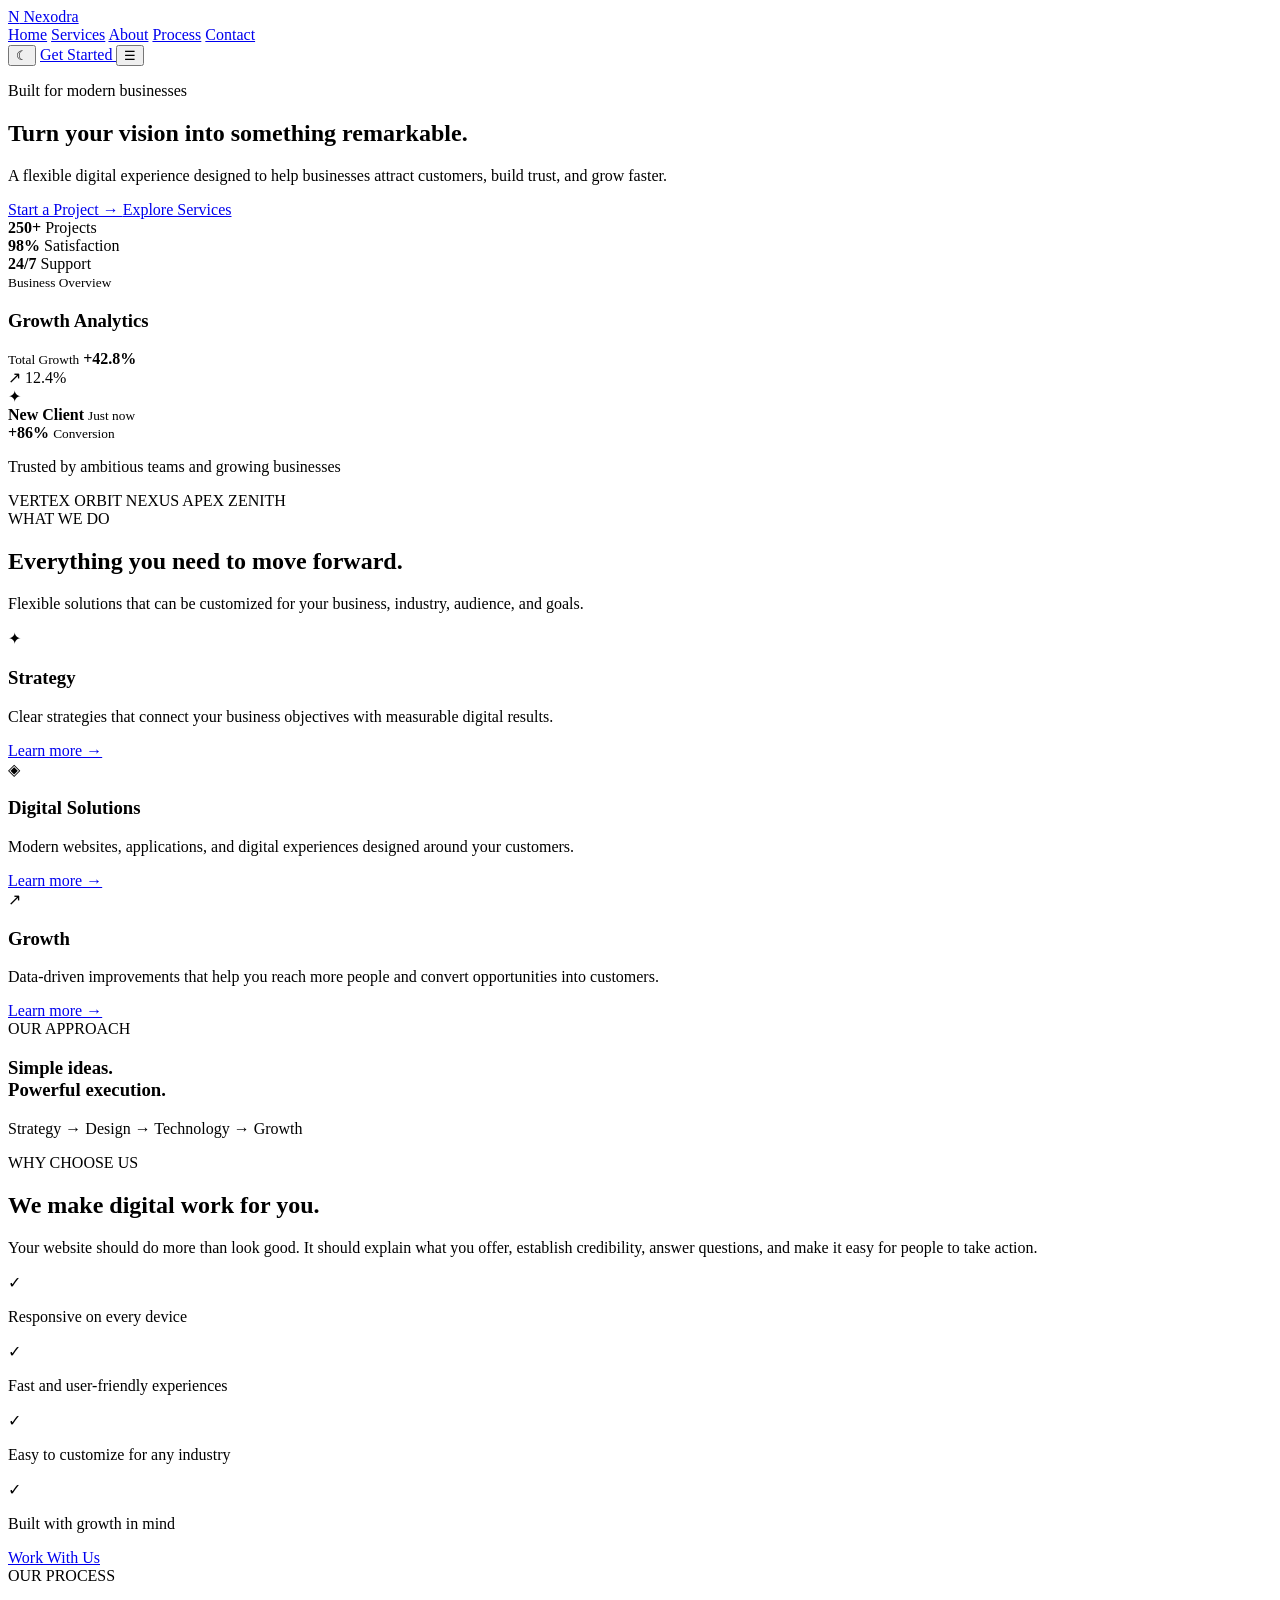
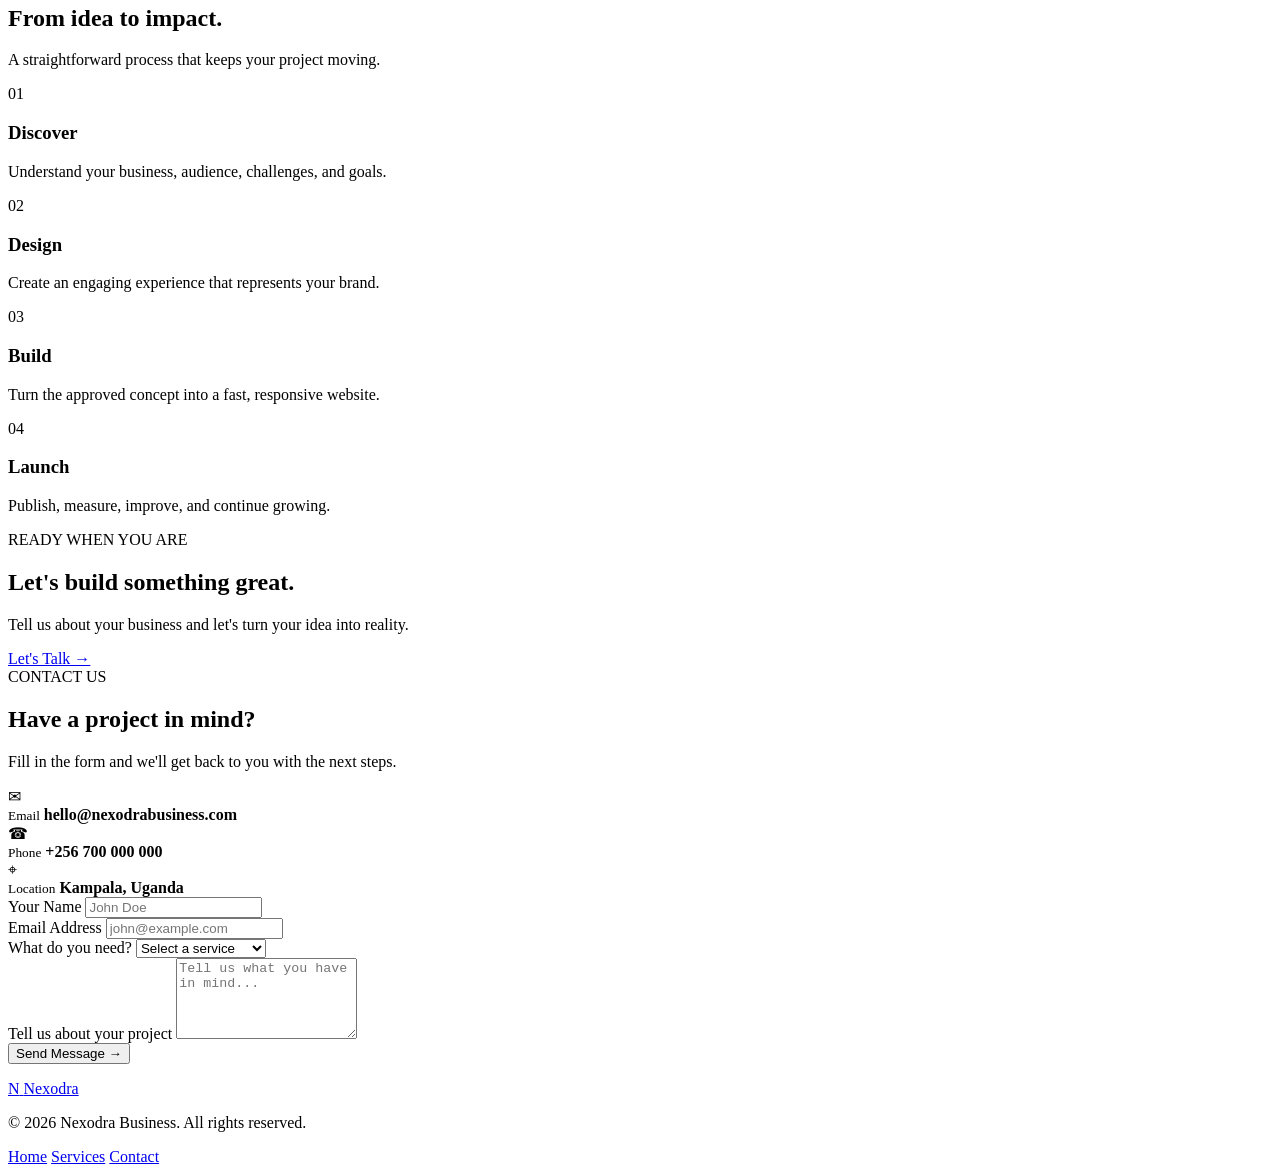
==== index.html @ 3d4d94bb "Add files via upload" ====
<!DOCTYPE html> <html lang="en"> <head> <meta charset="UTF-8"> <meta name="viewport" content="width=device-width, initial-scale=1.0"> <title>Nexodra Business | Modern Digital Solutions</title> <meta name="description" content="A modern, dynamic business website template for any sector."> <link rel="preconnect" href="https://fonts.googleapis.com"> <link rel="preconnect" href="https://fonts.gstatic.com" crossorigin> <link href="https://fonts.googleapis.com/css2?family=Inter:wght@400;500;600;700;800&display=swap" rel="stylesheet"> <link rel="stylesheet" href="style.css"> 
<style type="text/css">
.newStyle1 {
	background-color: #FFFF00;
	background-position: 9px;
}
</style>
</head> <body> <!-- Navigation --> <header class="navbar"> 
	<div class="container nav-container" style="height: 74px; background:">
  <a href="#home" class="logo">
    <span class="logo-mark">N</span>
    	Nexodra
  </a>

  <nav class="nav-links" id="navLinks" style="height: 19px">
    <a href="#home">Home</a>
    <a href="#services">Services</a>
    <a href="#about">About</a>
    <a href="#process">Process</a>
    <a href="#contact">Contact</a>
  </nav>

  <div class="nav-actions">
    <button class="theme-toggle" id="themeToggle" aria-label="Toggle dark mode">
      ☾
    </button>

    <a href="#contact" class="btn btn-primary nav-cta">
      Get Started
    </a>

    <button class="menu-toggle" id="menuToggle" aria-label="Open menu">
      ☰
    </button>
  </div>

</div>

</header> <main>
<!-- Hero -->
<section class="hero" id="home">
  <div class="container hero-grid">

    <div class="hero-content reveal">

      <div class="eyebrow">
        <span class="pulse"></span>
        Built for modern businesses
      </div>

      <h1>
        Turn your
        <span class="gradient-text">vision</span>
        into something remarkable.
      </h1>

      <p class="hero-text">
        A flexible digital experience designed to help businesses
        attract customers, build trust, and grow faster.
      </p>

      <div class="hero-buttons">
        <a href="#contact" class="btn btn-primary">
          Start a Project →
        </a>

        <a href="#services" class="btn btn-secondary">
          Explore Services
        </a>
      </div>

      <div class="hero-stats">
        <div>
          <strong>250+</strong>
          <span>Projects</span>
        </div>

        <div>
          <strong>98%</strong>
          <span>Satisfaction</span>
        </div>

        <div>
          <strong>24/7</strong>
          <span>Support</span>
        </div>
      </div>

    </div>

    <!-- Hero visual -->
    <div class="hero-visual reveal">

      <div class="visual-glow"></div>

      <div class="dashboard-card">

        <div class="dashboard-header">
          <div>
            <small>Business Overview</small>
            <h3>Growth Analytics</h3>
          </div>

          <span class="status-dot"></span>
        </div>

        <div class="chart">
          <div class="chart-line"></div>

          <div class="chart-bars">
            <span style="height:35%"></span>
            <span style="height:48%"></span>
            <span style="height:42%"></span>
            <span style="height:65%"></span>
            <span style="height:58%"></span>
            <span style="height:78%"></span>
            <span style="height:92%; background-color: #808080;"></span>
          </div>
        </div>

        <div class="dashboard-footer">
          <div>
            <small>Total Growth</small>
            <strong>+42.8%</strong>
          </div>

          <span class="growth">↗ 12.4%</span>
        </div>

      </div>

      <div class="floating-card floating-card-one">
        <span class="floating-icon">✦</span>
        <div>
          <strong>New Client</strong>
          <small>Just now</small>
        </div>
      </div>

      <div class="floating-card floating-card-two">
        <strong>+86%</strong>
        <small>Conversion</small>
      </div>

    </div>

  </div>
</section>

<!-- Trust -->
<section class="trust">
  <div class="container">
    <p>Trusted by ambitious teams and growing businesses</p>

    <div class="brand-row">
      <span>VERTEX</span>
      <span>ORBIT</span>
      <span>NEXUS</span>
      <span>APEX</span>
      <span>ZENITH</span>
    </div>
  </div>
</section>

<!-- Services -->
<section class="section" id="services">
  <div class="container">

    <div class="section-heading reveal">
      <span class="section-label">WHAT WE DO</span>
      <h2>Everything you need to <span class="gradient-text">move forward.</span></h2>
      <p>
        Flexible solutions that can be customized for your business,
        industry, audience, and goals.
      </p>
    </div>

    <div class="services-grid">

      <article class="service-card reveal">
        <div class="service-icon">✦</div>
        <h3>Strategy</h3>
        <p>
          Clear strategies that connect your business objectives
          with measurable digital results.
        </p>
        <a href="#contact">Learn more →</a>
      </article>

      <article class="service-card featured reveal">
        <div class="service-icon">◈</div>
        <h3>Digital Solutions</h3>
        <p>
          Modern websites, applications, and digital experiences
          designed around your customers.
        </p>
        <a href="#contact">Learn more →</a>
      </article>

      <article class="service-card reveal">
        <div class="service-icon">↗</div>
        <h3>Growth</h3>
        <p>
          Data-driven improvements that help you reach more people
          and convert opportunities into customers.
        </p>
        <a href="#contact">Learn more →</a>
      </article>

    </div>

  </div>
</section>

<!-- About -->
<section class="section about-section" id="about">
  <div class="container about-grid">

    <div class="about-visual reveal">
      <div class="about-shape shape-one"></div>
      <div class="about-shape shape-two"></div>

      <div class="about-card">
        <span>OUR APPROACH</span>
        <h3>Simple ideas.<br>Powerful execution.</h3>

        <div class="mini-progress">
          <span></span>
        </div>

        <p>Strategy → Design → Technology → Growth</p>
      </div>
    </div>

    <div class="about-content reveal">
      <span class="section-label">WHY CHOOSE US</span>

      <h2>
        We make digital
        <span class="gradient-text">work for you.</span>
      </h2>

      <p>
        Your website should do more than look good. It should explain
        what you offer, establish credibility, answer questions, and
        make it easy for people to take action.
      </p>

      <div class="check-list">
        <div>
          <span>✓</span>
          <p>Responsive on every device</p>
        </div>

        <div>
          <span>✓</span>
          <p>Fast and user-friendly experiences</p>
        </div>

        <div>
          <span>✓</span>
          <p>Easy to customize for any industry</p>
        </div>

        <div>
          <span>✓</span>
          <p>Built with growth in mind</p>
        </div>
      </div>

      <a href="#contact" class="btn btn-primary">
        Work With Us
      </a>
    </div>

  </div>
</section>

<!-- Process -->
<section class="section process-section" id="process">
  <div class="container">

    <div class="section-heading reveal">
      <span class="section-label">OUR PROCESS</span>
      <h2>From idea to <span class="gradient-text">impact.</span></h2>
      <p>A straightforward process that keeps your project moving.</p>
    </div>

    <div class="process-grid">

      <div class="process-step reveal">
        <span class="step-number">01</span>
        <h3>Discover</h3>
        <p>Understand your business, audience, challenges, and goals.</p>
      </div>

      <div class="process-step reveal">
        <span class="step-number">02</span>
        <h3>Design</h3>
        <p>Create an engaging experience that represents your brand.</p>
      </div>

      <div class="process-step reveal">
        <span class="step-number">03</span>
        <h3>Build</h3>
        <p>Turn the approved concept into a fast, responsive website.</p>
      </div>

      <div class="process-step reveal">
        <span class="step-number">04</span>
        <h3>Launch</h3>
        <p>Publish, measure, improve, and continue growing.</p>
      </div>

    </div>

  </div>
</section>

<!-- CTA -->
<section class="cta-section">
  <div class="container cta-box reveal">

    <div>
      <span class="section-label">READY WHEN YOU ARE</span>
      <h2>Let's build something <span class="gradient-text">great.</span></h2>
      <p>Tell us about your business and let's turn your idea into reality.</p>
    </div>

    <a href="#contact" class="btn btn-light">
      Let's Talk →
    </a>

  </div>
</section>

<!-- Contact -->
<section class="section contact-section" id="contact">
  <div class="container contact-grid">

    <div class="contact-info reveal">
      <span class="section-label">CONTACT US</span>
      <h2>Have a project in mind?</h2>

      <p>
        Fill in the form and we'll get back to you with the next steps.
      </p>

      <div class="contact-details">
        <div>
          <span>✉</span>
          <div>
            <small>Email</small>
            <strong>hello@nexodrabusiness.com</strong>
          </div>
        </div>

        <div>
          <span>☎</span>
          <div>
            <small>Phone</small>
            <strong>+256 700 000 000</strong>
          </div>
        </div>

        <div>
          <span>⌖</span>
          <div>
            <small>Location</small>
            <strong>Kampala, Uganda</strong>
          </div>
        </div>
      </div>
    </div>

    <form class="contact-form reveal" id="contactForm">

      <div class="form-row">
        <div class="form-group">
          <label for="name">Your Name</label>
          <input type="text" id="name" name="name" placeholder="John Doe" required>
        </div>

        <div class="form-group">
          <label for="email">Email Address</label>
          <input type="email" id="email" name="email" placeholder="john@example.com" required>
        </div>
      </div>

      <div class="form-group">
        <label for="service">What do you need?</label>

        <select id="service" name="service">
          <option value="">Select a service</option>
          <option>Website Design</option>
          <option>Web Application</option>
          <option>Business Strategy</option>
          <option>Digital Marketing</option>
          <option>Other</option>
        </select>
      </div>

      <div class="form-group">
        <label for="message">Tell us about your project</label>
        <textarea id="message" name="message" rows="5" placeholder="Tell us what you have in mind..." required></textarea>
      </div>

      <button type="submit" class="btn btn-primary form-submit">
        Send Message →
      </button>

      <p class="form-message" id="formMessage"></p>

    </form>

  </div>
</section>

</main> <!-- Footer --> <footer class="footer"> <div class="container footer-content">
  <a href="#home" class="logo">
    <span class="logo-mark">N</span>
    <span>Nexodra</span>
  </a>

  <p>© <span id="year"></span> Nexodra Business. All rights reserved.</p>

  <div class="footer-links">
    <a href="#home">Home</a>
    <a href="#services">Services</a>
    <a href="#contact">Contact</a>
  </div>

</div>

</footer> <script src="app.js"></script> </body> </html>
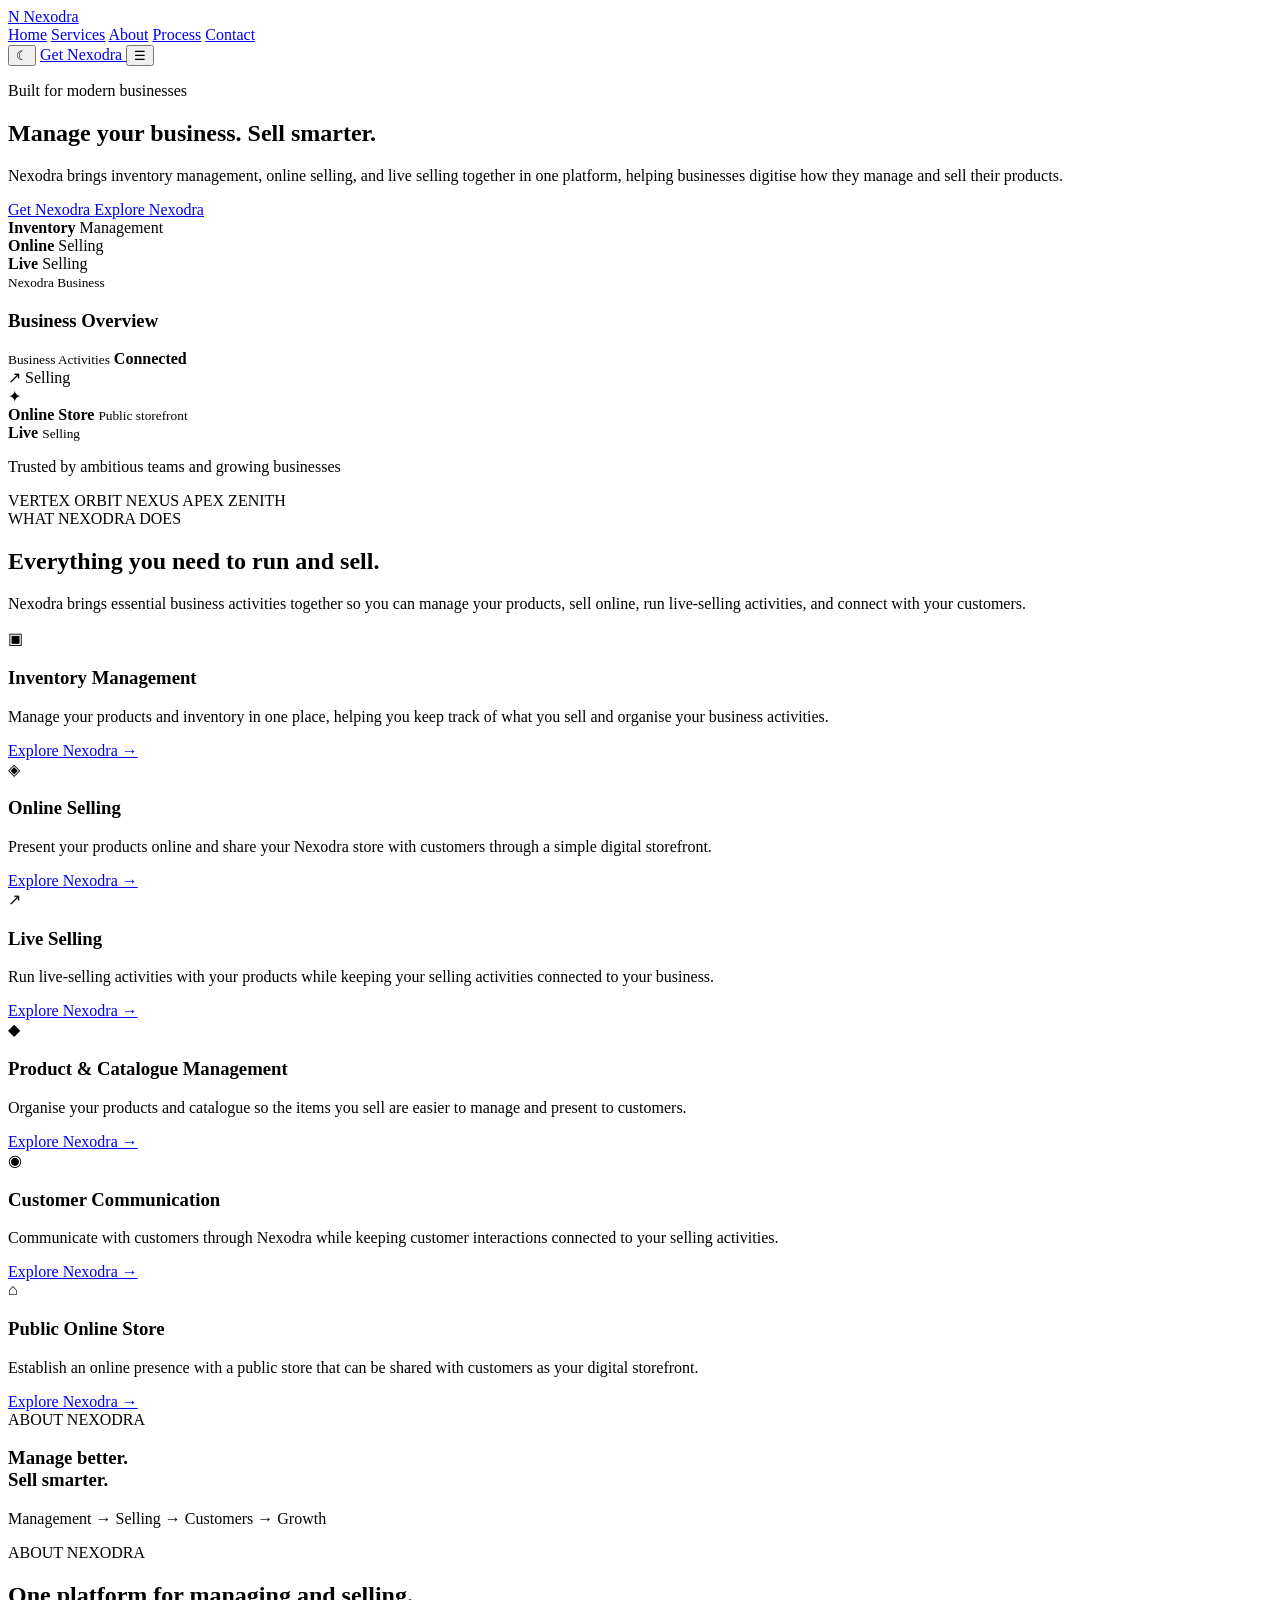
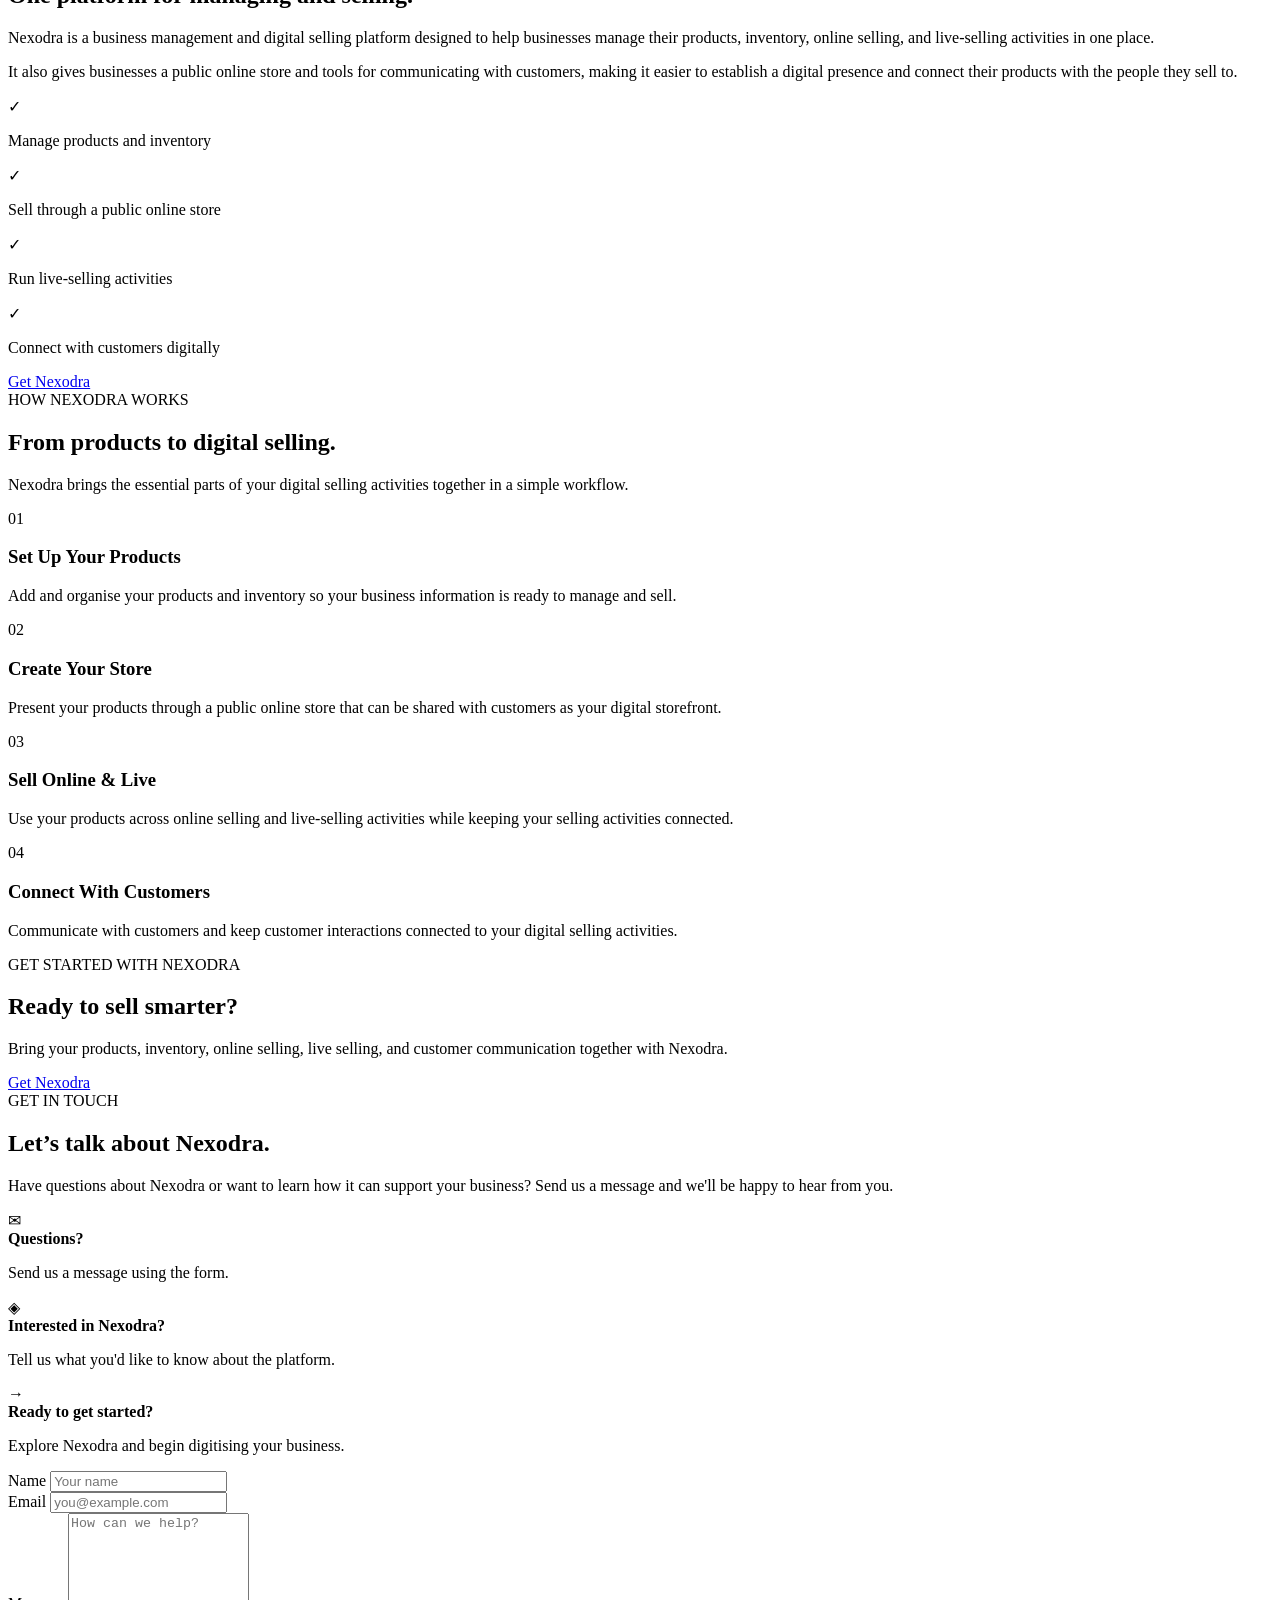
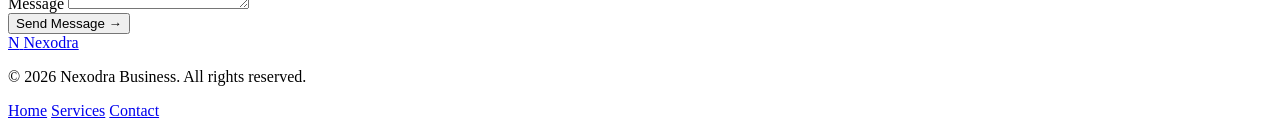
==== commit 5c8a5057: "Add files via upload" ====
--- a/index.html
+++ b/index.html
@@ -25,9 +25,9 @@
       ☾
     </button>
 
-    <a href="#contact" class="btn btn-primary nav-cta">
-      Get Started
-    </a>
+    <a href="https://kafudemshafiki-cell.github.io/nexodra-seller-app/" class="btn btn-primary nav-cta">
+  Get Nexodra
+</a>
 
     <button class="menu-toggle" id="menuToggle" aria-label="Open menu">
       ☰
@@ -37,6 +37,7 @@
 </div>
 
 </header> <main>
+  
 <!-- Hero -->
 <section class="hero" id="home">
   <div class="container hero-grid">
@@ -49,40 +50,40 @@
       </div>
 
       <h1>
-        Turn your
-        <span class="gradient-text">vision</span>
-        into something remarkable.
+        Manage your business.
+        <span class="gradient-text">Sell smarter.</span>
       </h1>
 
       <p class="hero-text">
-        A flexible digital experience designed to help businesses
-        attract customers, build trust, and grow faster.
+        Nexodra brings inventory management, online selling, and live selling
+        together in one platform, helping businesses digitise how they manage
+        and sell their products.
       </p>
 
       <div class="hero-buttons">
-        <a href="#contact" class="btn btn-primary">
-          Start a Project →
+        <a href="https://kafudemshafiki-cell.github.io/nexodra-seller-app/" class="btn btn-primary">
+  Get Nexodra
+</a>
+
+        <a href="#services" class="btn btn-secondary">
+          Explore Nexodra
         </a>
-
-        <a href="#services" class="btn btn-secondary">
-          Explore Services
-        </a>
       </div>
 
       <div class="hero-stats">
         <div>
-          <strong>250+</strong>
-          <span>Projects</span>
-        </div>
-
-        <div>
-          <strong>98%</strong>
-          <span>Satisfaction</span>
-        </div>
-
-        <div>
-          <strong>24/7</strong>
-          <span>Support</span>
+          <strong>Inventory</strong>
+          <span>Management</span>
+        </div>
+
+        <div>
+          <strong>Online</strong>
+          <span>Selling</span>
+        </div>
+
+        <div>
+          <strong>Live</strong>
+          <span>Selling</span>
         </div>
       </div>
 
@@ -97,8 +98,8 @@
 
         <div class="dashboard-header">
           <div>
-            <small>Business Overview</small>
-            <h3>Growth Analytics</h3>
+            <small>Nexodra Business</small>
+            <h3>Business Overview</h3>
           </div>
 
           <span class="status-dot"></span>
@@ -120,11 +121,11 @@
 
         <div class="dashboard-footer">
           <div>
-            <small>Total Growth</small>
-            <strong>+42.8%</strong>
+            <small>Business Activities</small>
+            <strong>Connected</strong>
           </div>
 
-          <span class="growth">↗ 12.4%</span>
+          <span class="growth">↗ Selling</span>
         </div>
 
       </div>
@@ -132,20 +133,21 @@
       <div class="floating-card floating-card-one">
         <span class="floating-icon">✦</span>
         <div>
-          <strong>New Client</strong>
-          <small>Just now</small>
+          <strong>Online Store</strong>
+          <small>Public storefront</small>
         </div>
       </div>
 
       <div class="floating-card floating-card-two">
-        <strong>+86%</strong>
-        <small>Conversion</small>
-      </div>
-
-    </div>
-
-  </div>
-</section>
+        <strong>Live</strong>
+        <small>Selling</small>
+      </div>
+
+    </div>
+
+  </div>
+</section>
+    
 
 <!-- Trust -->
 <section class="trust">
@@ -162,55 +164,116 @@
   </div>
 </section>
 
+
 <!-- Services -->
 <section class="section" id="services">
   <div class="container">
 
     <div class="section-heading reveal">
-      <span class="section-label">WHAT WE DO</span>
-      <h2>Everything you need to <span class="gradient-text">move forward.</span></h2>
+      <span class="section-label">WHAT NEXODRA DOES</span>
+
+      <h2>
+        Everything you need to
+        <span class="gradient-text">run and sell.</span>
+      </h2>
+
       <p>
-        Flexible solutions that can be customized for your business,
-        industry, audience, and goals.
+        Nexodra brings essential business activities together so you can
+        manage your products, sell online, run live-selling activities,
+        and connect with your customers.
       </p>
     </div>
 
     <div class="services-grid">
 
       <article class="service-card reveal">
-        <div class="service-icon">✦</div>
-        <h3>Strategy</h3>
-        <p>
-          Clear strategies that connect your business objectives
-          with measurable digital results.
-        </p>
-        <a href="#contact">Learn more →</a>
+        <div class="service-icon">▣</div>
+
+        <h3>Inventory Management</h3>
+
+        <p>
+          Manage your products and inventory in one place, helping you keep
+          track of what you sell and organise your business activities.
+        </p>
+
+        <a href="#contact">Explore Nexodra →</a>
       </article>
+
 
       <article class="service-card featured reveal">
         <div class="service-icon">◈</div>
-        <h3>Digital Solutions</h3>
-        <p>
-          Modern websites, applications, and digital experiences
-          designed around your customers.
-        </p>
-        <a href="#contact">Learn more →</a>
+
+        <h3>Online Selling</h3>
+
+        <p>
+          Present your products online and share your Nexodra store with
+          customers through a simple digital storefront.
+        </p>
+
+        <a href="#contact">Explore Nexodra →</a>
       </article>
+
 
       <article class="service-card reveal">
         <div class="service-icon">↗</div>
-        <h3>Growth</h3>
-        <p>
-          Data-driven improvements that help you reach more people
-          and convert opportunities into customers.
-        </p>
-        <a href="#contact">Learn more →</a>
+
+        <h3>Live Selling</h3>
+
+        <p>
+          Run live-selling activities with your products while keeping
+          your selling activities connected to your business.
+        </p>
+
+        <a href="#contact">Explore Nexodra →</a>
       </article>
 
-    </div>
-
-  </div>
-</section>
+
+      <article class="service-card reveal">
+        <div class="service-icon">◆</div>
+
+        <h3>Product &amp; Catalogue Management</h3>
+
+        <p>
+          Organise your products and catalogue so the items you sell are
+          easier to manage and present to customers.
+        </p>
+
+        <a href="#contact">Explore Nexodra →</a>
+      </article>
+
+
+      <article class="service-card reveal">
+        <div class="service-icon">◉</div>
+
+        <h3>Customer Communication</h3>
+
+        <p>
+          Communicate with customers through Nexodra while keeping
+          customer interactions connected to your selling activities.
+        </p>
+
+        <a href="#contact">Explore Nexodra →</a>
+      </article>
+
+
+      <article class="service-card reveal">
+        <div class="service-icon">⌂</div>
+
+        <h3>Public Online Store</h3>
+
+        <p>
+          Establish an online presence with a public store that can be
+          shared with customers as your digital storefront.
+        </p>
+
+        <a href="#contact">Explore Nexodra →</a>
+      </article>
+
+    </div>
+
+  </div>
+</section>
+  
 
 <!-- About -->
 <section class="section about-section" id="about">
@@ -221,200 +284,258 @@
       <div class="about-shape shape-two"></div>
 
       <div class="about-card">
-        <span>OUR APPROACH</span>
-        <h3>Simple ideas.<br>Powerful execution.</h3>
+        <span>ABOUT NEXODRA</span>
+        <h3>Manage better.<br>Sell smarter.</h3>
 
         <div class="mini-progress">
           <span></span>
         </div>
 
-        <p>Strategy → Design → Technology → Growth</p>
+        <p>Management → Selling → Customers → Growth</p>
       </div>
     </div>
 
     <div class="about-content reveal">
-      <span class="section-label">WHY CHOOSE US</span>
+      <span class="section-label">ABOUT NEXODRA</span>
 
       <h2>
-        We make digital
-        <span class="gradient-text">work for you.</span>
+        One platform for
+        <span class="gradient-text">managing and selling.</span>
       </h2>
 
       <p>
-        Your website should do more than look good. It should explain
-        what you offer, establish credibility, answer questions, and
-        make it easy for people to take action.
+        Nexodra is a business management and digital selling platform
+        designed to help businesses manage their products, inventory,
+        online selling, and live-selling activities in one place.
+      </p>
+
+      <p>
+        It also gives businesses a public online store and tools for
+        communicating with customers, making it easier to establish a
+        digital presence and connect their products with the people they
+        sell to.
       </p>
 
       <div class="check-list">
         <div>
           <span>✓</span>
-          <p>Responsive on every device</p>
+          <p>Manage products and inventory</p>
         </div>
 
         <div>
           <span>✓</span>
-          <p>Fast and user-friendly experiences</p>
+          <p>Sell through a public online store</p>
         </div>
 
         <div>
           <span>✓</span>
-          <p>Easy to customize for any industry</p>
+          <p>Run live-selling activities</p>
         </div>
 
         <div>
           <span>✓</span>
-          <p>Built with growth in mind</p>
-        </div>
-      </div>
-
-      <a href="#contact" class="btn btn-primary">
-        Work With Us
-      </a>
-    </div>
-
-  </div>
-</section>
+          <p>Connect with customers digitally</p>
+        </div>
+      </div>
+
+      <a href="https://kafudemshafiki-cell.github.io/nexodra-seller-app/" class="btn btn-primary">
+  Get Nexodra
+</a>
+    </div>
+
+  </div>
+</section>
+  
 
 <!-- Process -->
 <section class="section process-section" id="process">
   <div class="container">
 
     <div class="section-heading reveal">
-      <span class="section-label">OUR PROCESS</span>
-      <h2>From idea to <span class="gradient-text">impact.</span></h2>
-      <p>A straightforward process that keeps your project moving.</p>
+      <span class="section-label">HOW NEXODRA WORKS</span>
+
+      <h2>
+        From products to
+        <span class="gradient-text">digital selling.</span>
+      </h2>
+
+      <p>
+        Nexodra brings the essential parts of your digital selling
+        activities together in a simple workflow.
+      </p>
     </div>
 
     <div class="process-grid">
 
       <div class="process-step reveal">
         <span class="step-number">01</span>
-        <h3>Discover</h3>
-        <p>Understand your business, audience, challenges, and goals.</p>
-      </div>
+        <h3>Set Up Your Products</h3>
+        <p>
+          Add and organise your products and inventory so your business
+          information is ready to manage and sell.
+        </p>
+      </div>
+
 
       <div class="process-step reveal">
         <span class="step-number">02</span>
-        <h3>Design</h3>
-        <p>Create an engaging experience that represents your brand.</p>
-      </div>
+        <h3>Create Your Store</h3>
+        <p>
+          Present your products through a public online store that can be
+          shared with customers as your digital storefront.
+        </p>
+      </div>
+
 
       <div class="process-step reveal">
         <span class="step-number">03</span>
-        <h3>Build</h3>
-        <p>Turn the approved concept into a fast, responsive website.</p>
-      </div>
+        <h3>Sell Online &amp; Live</h3>
+        <p>
+          Use your products across online selling and live-selling
+          activities while keeping your selling activities connected.
+        </p>
+      </div>
+
 
       <div class="process-step reveal">
         <span class="step-number">04</span>
-        <h3>Launch</h3>
-        <p>Publish, measure, improve, and continue growing.</p>
-      </div>
-
-    </div>
-
-  </div>
-</section>
+        <h3>Connect With Customers</h3>
+        <p>
+          Communicate with customers and keep customer interactions
+          connected to your digital selling activities.
+        </p>
+      </div>
+
+    </div>
+
+  </div>
+</section>
+  
 
 <!-- CTA -->
-<section class="cta-section">
-  <div class="container cta-box reveal">
-
-    <div>
-      <span class="section-label">READY WHEN YOU ARE</span>
-      <h2>Let's build something <span class="gradient-text">great.</span></h2>
-      <p>Tell us about your business and let's turn your idea into reality.</p>
-    </div>
-
-    <a href="#contact" class="btn btn-light">
-      Let's Talk →
-    </a>
-
-  </div>
-</section>
+<section class="section cta-section" id="cta">
+  <div class="container">
+
+    <div class="cta-content reveal">
+      <span class="section-label">GET STARTED WITH NEXODRA</span>
+
+      <h2>
+        Ready to
+        <span class="gradient-text">sell smarter?</span>
+      </h2>
+
+      <p>
+        Bring your products, inventory, online selling, live selling,
+        and customer communication together with Nexodra.
+      </p>
+
+      <a href="https://kafudemshafiki-cell.github.io/nexodra-seller-app/" class="btn btn-primary">
+  Get Nexodra
+</a>
+    </div>
+
+  </div>
+</section>
+  
 
 <!-- Contact -->
 <section class="section contact-section" id="contact">
   <div class="container contact-grid">
 
     <div class="contact-info reveal">
-      <span class="section-label">CONTACT US</span>
-      <h2>Have a project in mind?</h2>
+      <span class="section-label">GET IN TOUCH</span>
+
+      <h2>
+        Let’s talk about
+        <span class="gradient-text">Nexodra.</span>
+      </h2>
 
       <p>
-        Fill in the form and we'll get back to you with the next steps.
+        Have questions about Nexodra or want to learn how it can support
+        your business? Send us a message and we'll be happy to hear from you.
       </p>
 
       <div class="contact-details">
-        <div>
-          <span>✉</span>
+
+        <div class="contact-detail">
+          <span class="contact-icon">✉</span>
           <div>
-            <small>Email</small>
-            <strong>hello@nexodrabusiness.com</strong>
+            <strong>Questions?</strong>
+            <p>Send us a message using the form.</p>
           </div>
         </div>
 
-        <div>
-          <span>☎</span>
+        <div class="contact-detail">
+          <span class="contact-icon">◈</span>
           <div>
-            <small>Phone</small>
-            <strong>+256 700 000 000</strong>
+            <strong>Interested in Nexodra?</strong>
+            <p>Tell us what you'd like to know about the platform.</p>
           </div>
         </div>
 
-        <div>
-          <span>⌖</span>
+        <div class="contact-detail">
+          <span class="contact-icon">→</span>
           <div>
-            <small>Location</small>
-            <strong>Kampala, Uganda</strong>
+            <strong>Ready to get started?</strong>
+            <p>Explore Nexodra and begin digitising your business.</p>
           </div>
         </div>
-      </div>
-    </div>
-
-    <form class="contact-form reveal" id="contactForm">
-
-      <div class="form-row">
+
+      </div>
+    </div>
+
+
+    <div class="contact-form-wrapper reveal">
+
+      <form class="contact-form" id="contactForm">
+
         <div class="form-group">
-          <label for="name">Your Name</label>
-          <input type="text" id="name" name="name" placeholder="John Doe" required>
-        </div>
+          <label for="name">Name</label>
+          <input
+            type="text"
+            id="name"
+            name="name"
+            placeholder="Your name"
+            required
+          >
+        </div>
+
 
         <div class="form-group">
-          <label for="email">Email Address</label>
-          <input type="email" id="email" name="email" placeholder="john@example.com" required>
-        </div>
-      </div>
-
-      <div class="form-group">
-        <label for="service">What do you need?</label>
-
-        <select id="service" name="service">
-          <option value="">Select a service</option>
-          <option>Website Design</option>
-          <option>Web Application</option>
-          <option>Business Strategy</option>
-          <option>Digital Marketing</option>
-          <option>Other</option>
-        </select>
-      </div>
-
-      <div class="form-group">
-        <label for="message">Tell us about your project</label>
-        <textarea id="message" name="message" rows="5" placeholder="Tell us what you have in mind..." required></textarea>
-      </div>
-
-      <button type="submit" class="btn btn-primary form-submit">
-        Send Message →
-      </button>
-
-      <p class="form-message" id="formMessage"></p>
-
-    </form>
-
-  </div>
-</section>
+          <label for="email">Email</label>
+          <input
+            type="email"
+            id="email"
+            name="email"
+            placeholder="you@example.com"
+            required
+          >
+        </div>
+
+
+        <div class="form-group">
+          <label for="message">Message</label>
+          <textarea
+            id="message"
+            name="message"
+            rows="6"
+            placeholder="How can we help?"
+            required
+          ></textarea>
+        </div>
+
+
+        <button type="submit" class="btn btn-primary">
+          Send Message →
+        </button>
+
+      </form>
+
+    </div>
+
+  </div>
+</section>
+  
 
 </main> <!-- Footer --> <footer class="footer"> <div class="container footer-content">
   <a href="#home" class="logo">
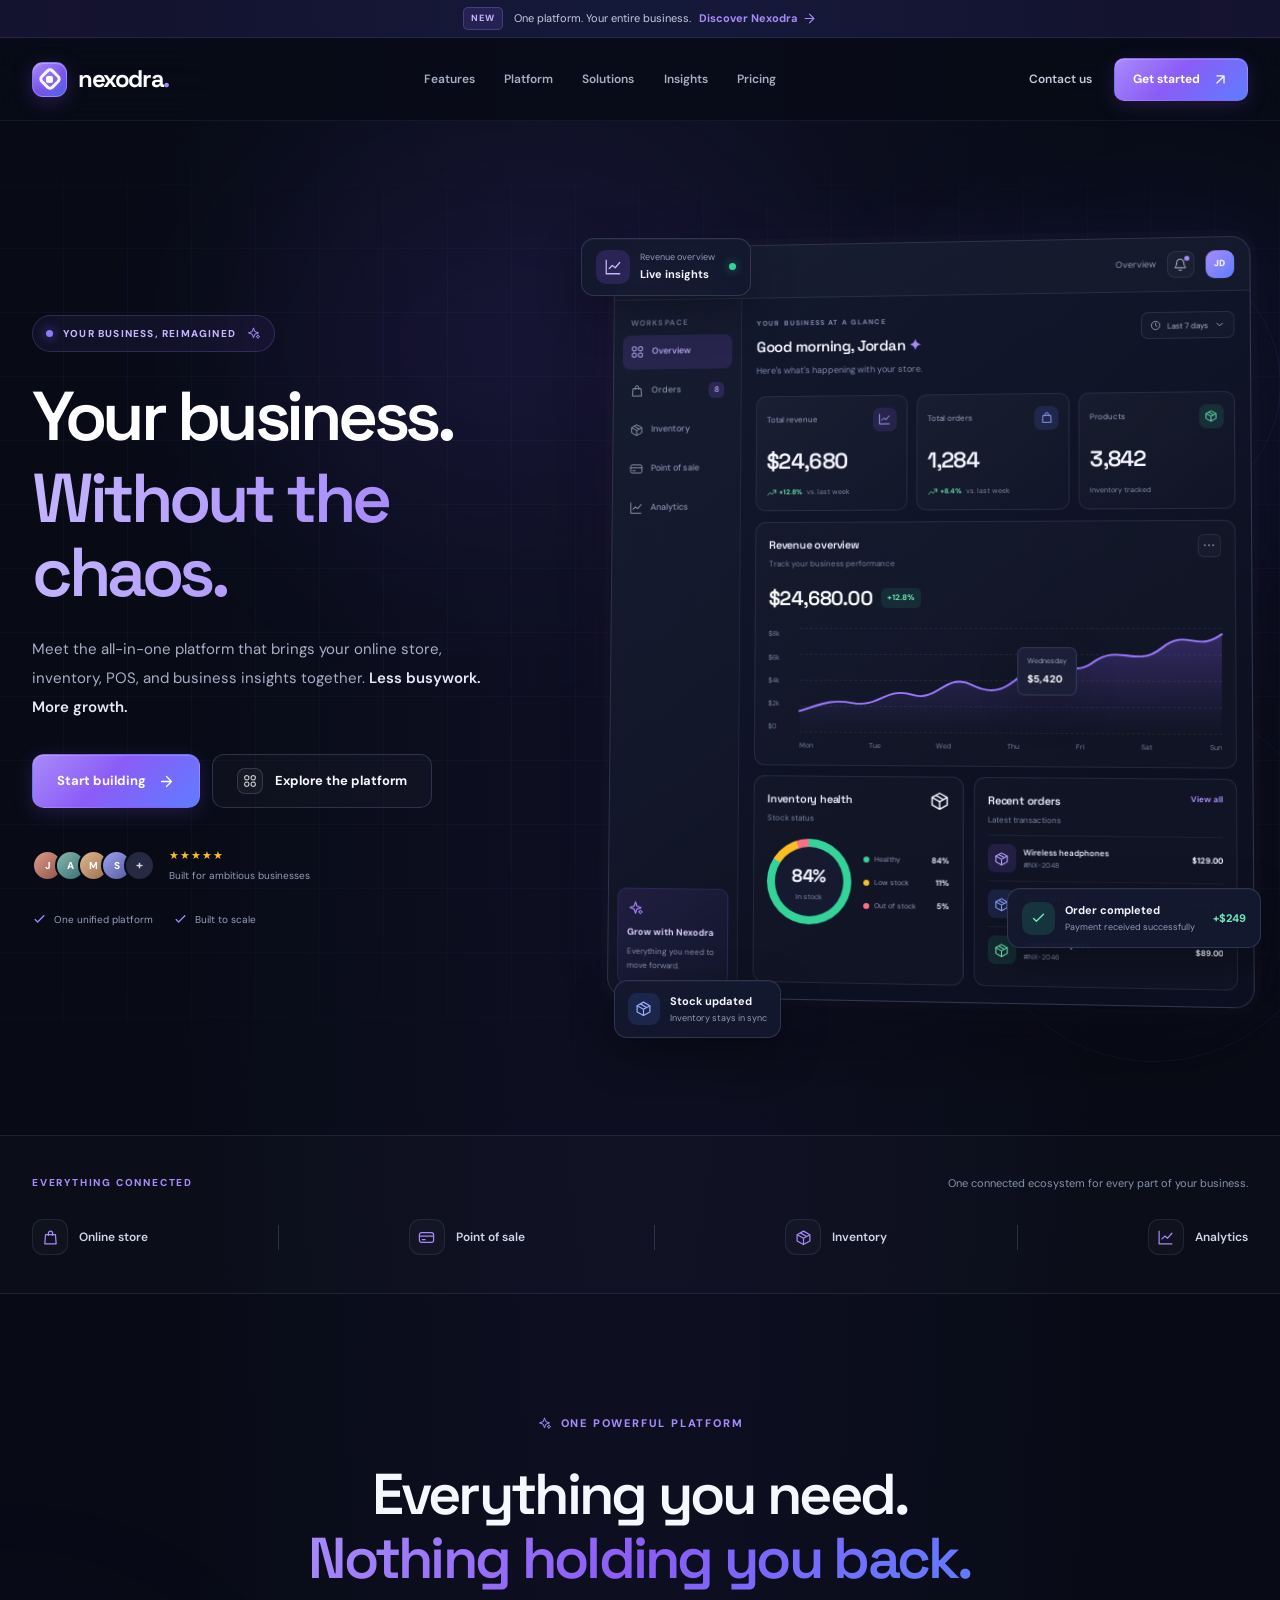
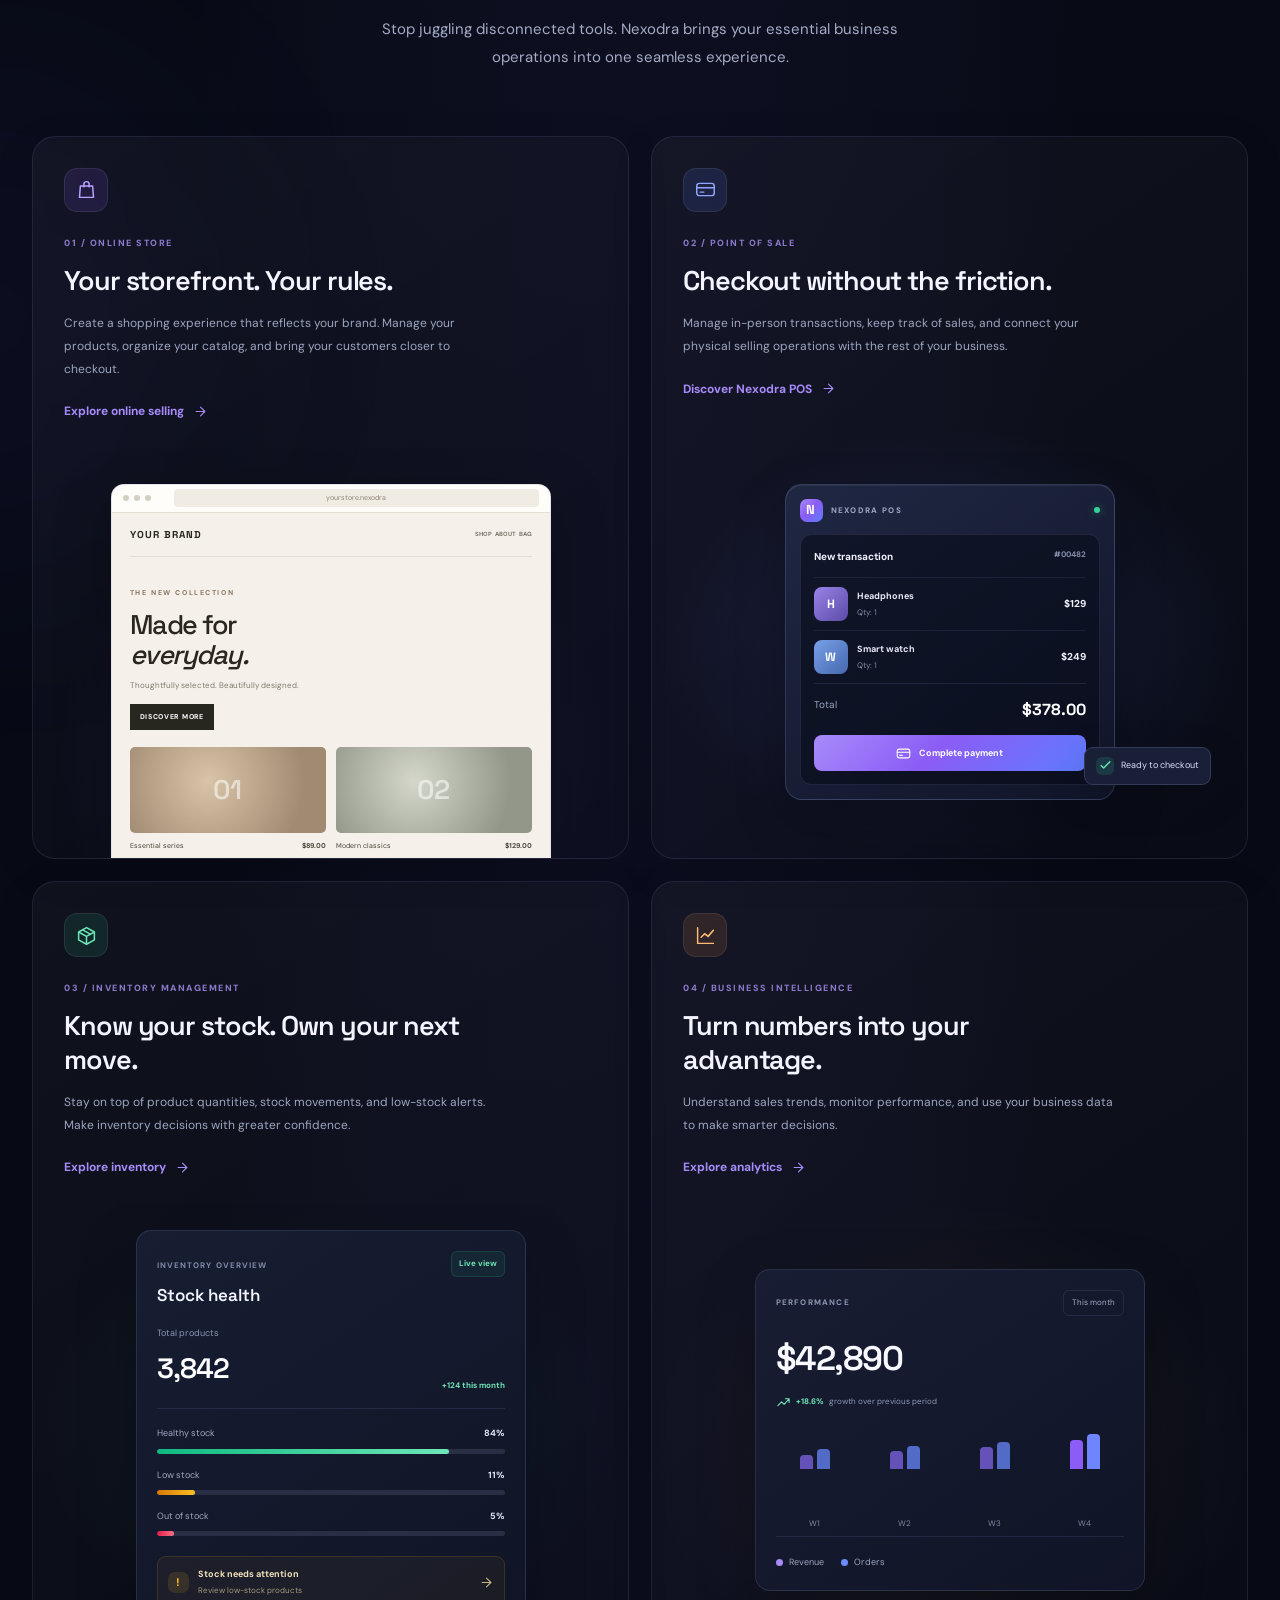
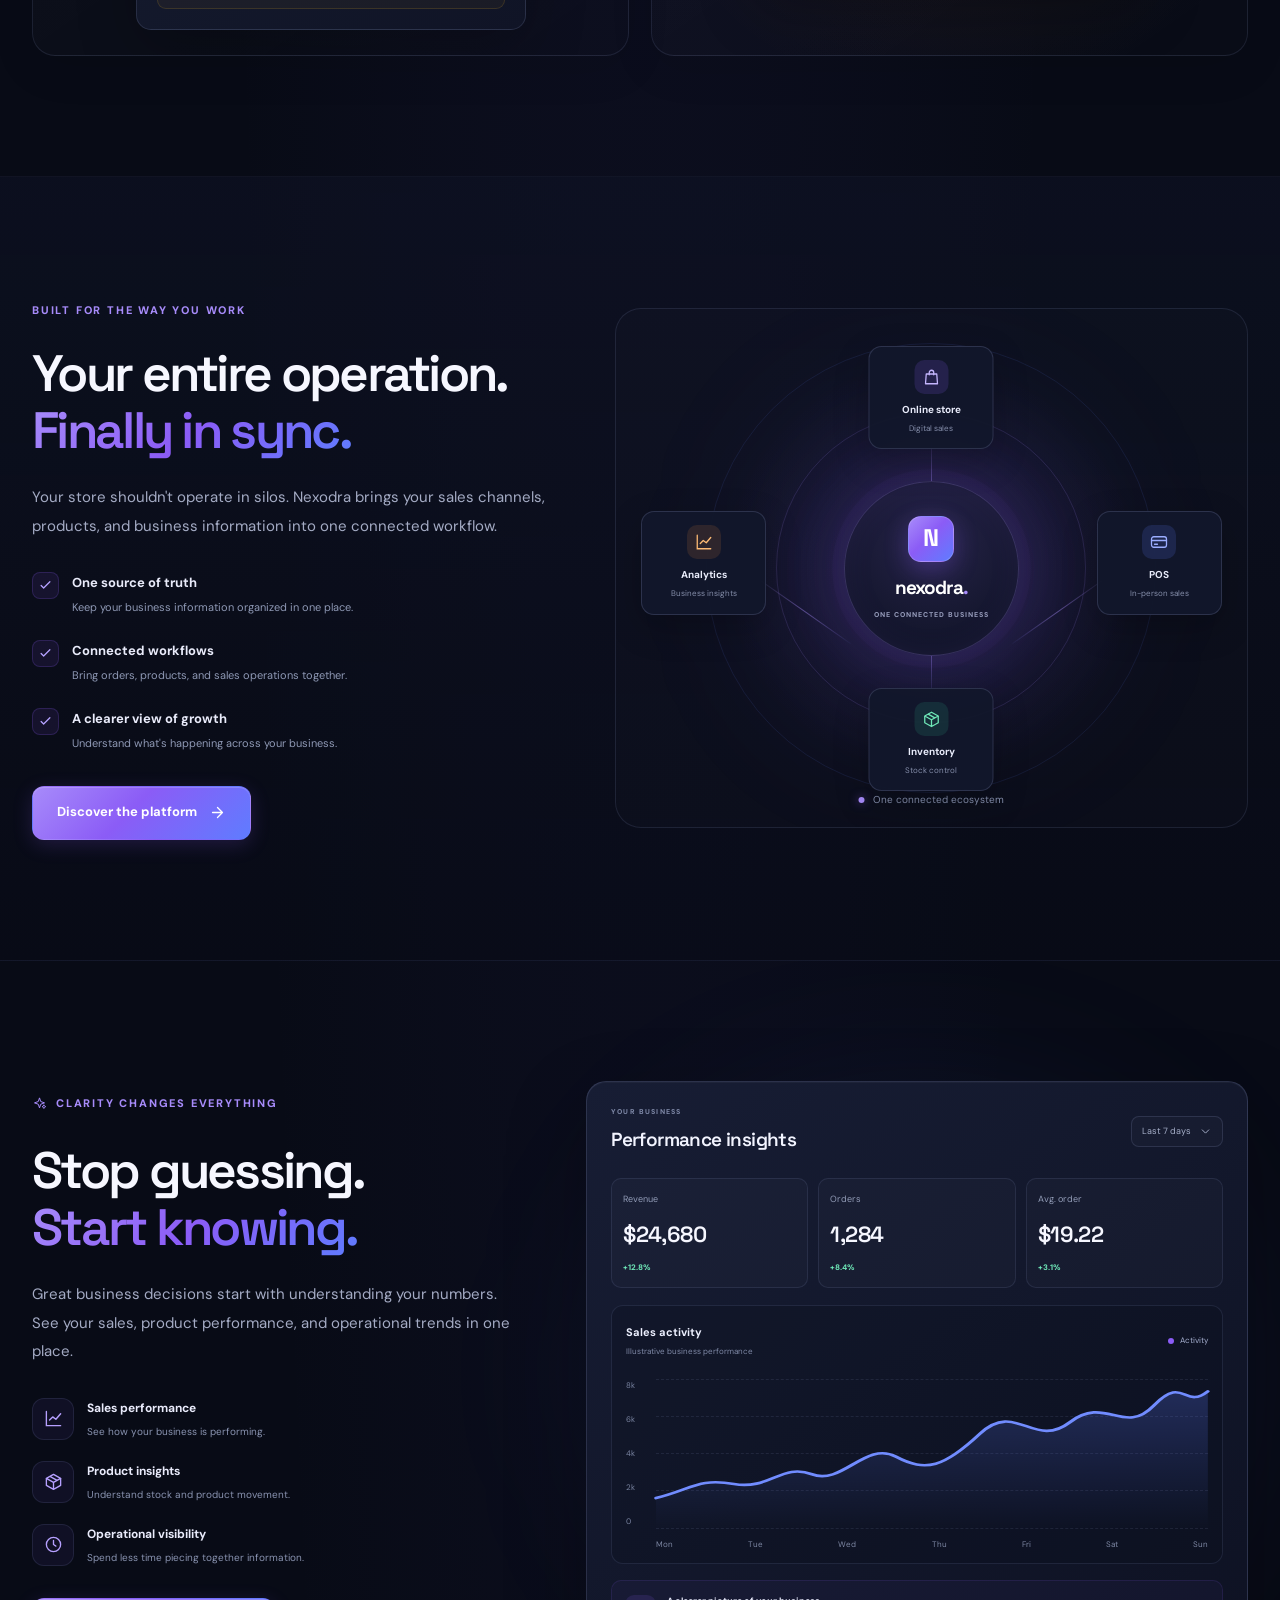
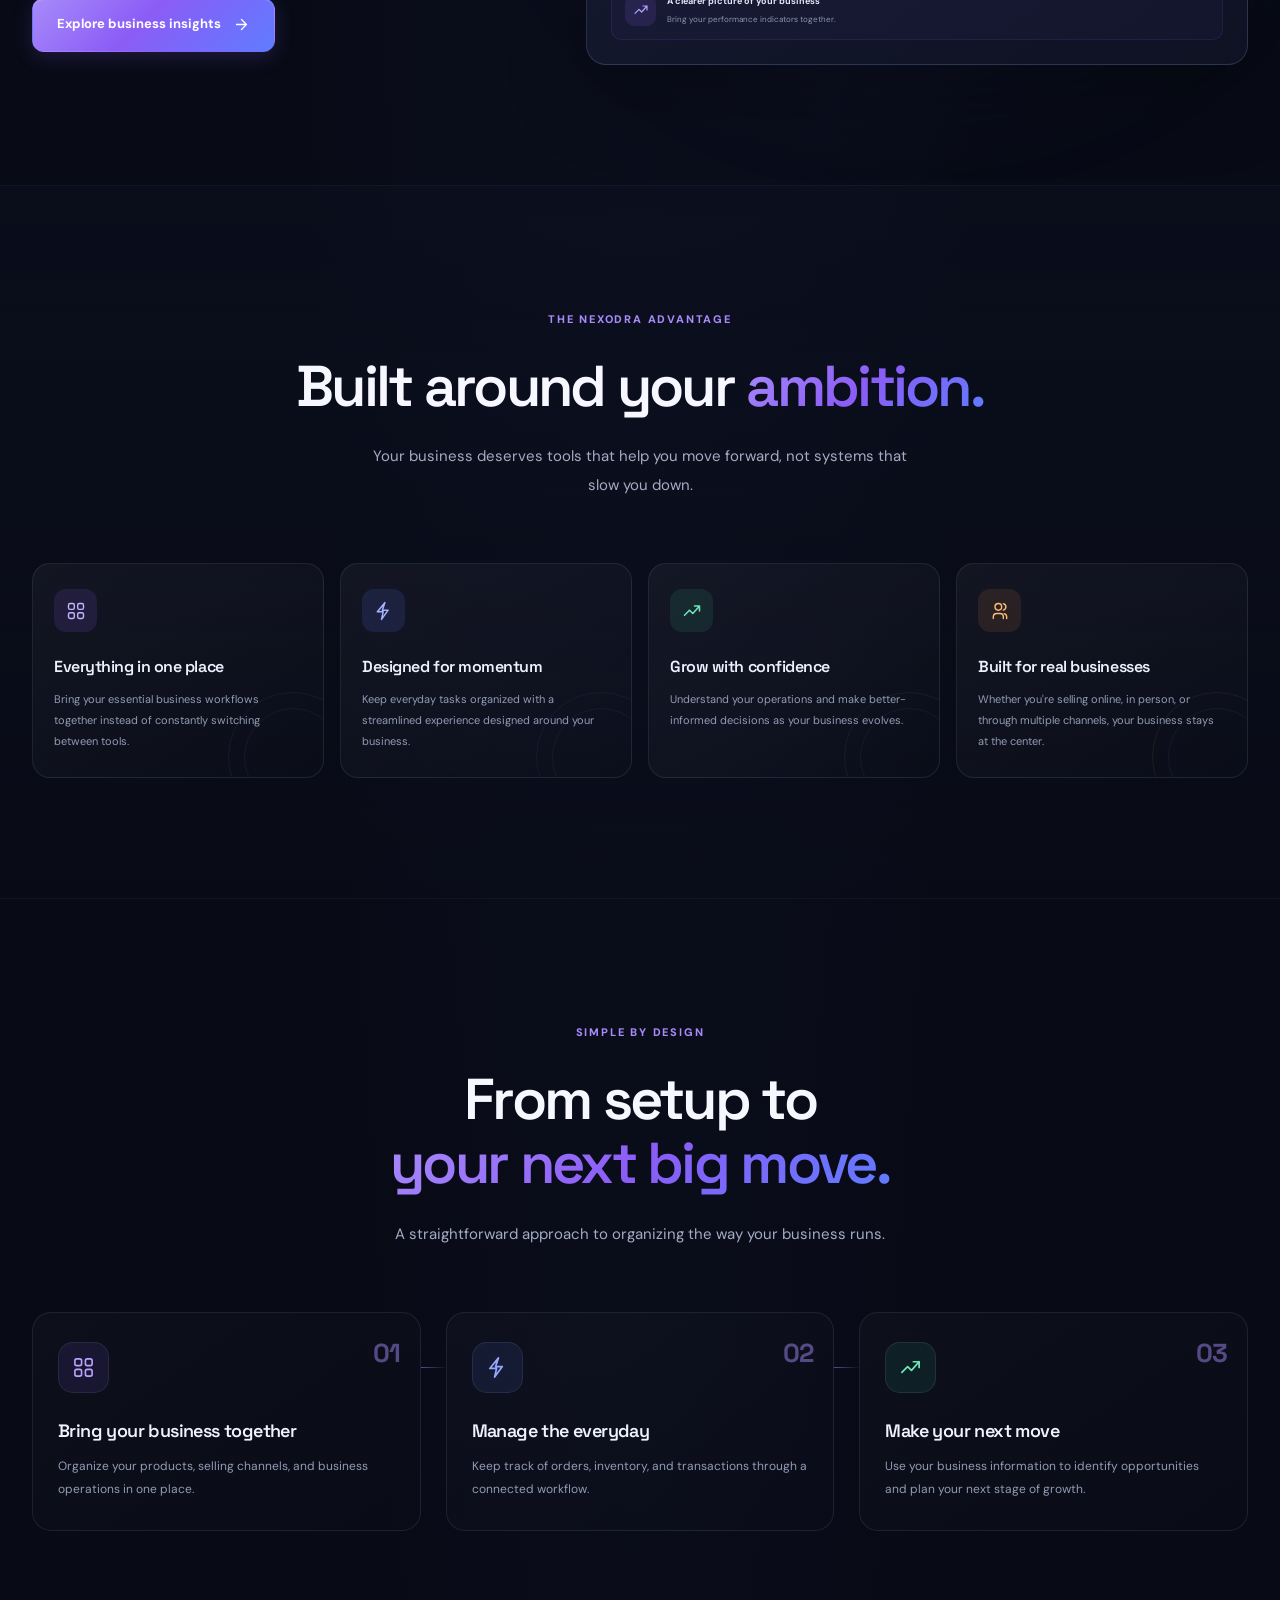
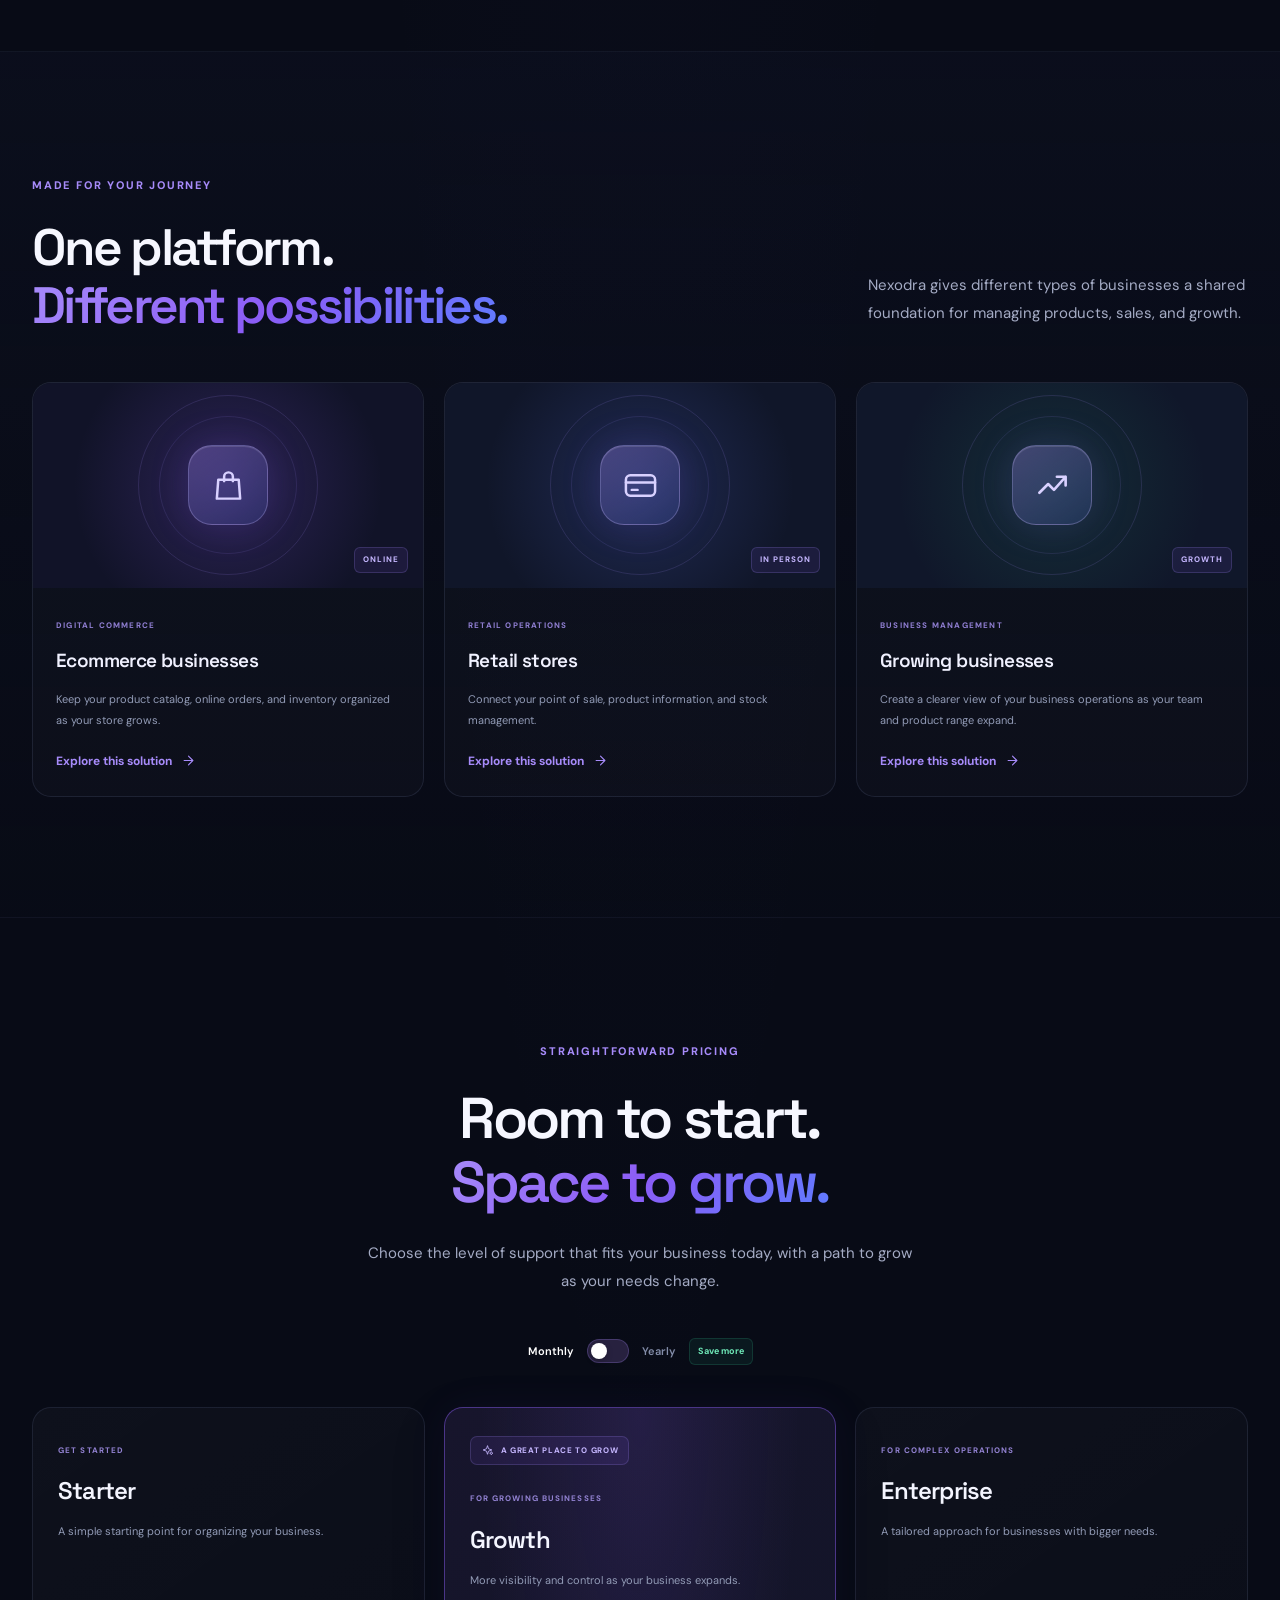
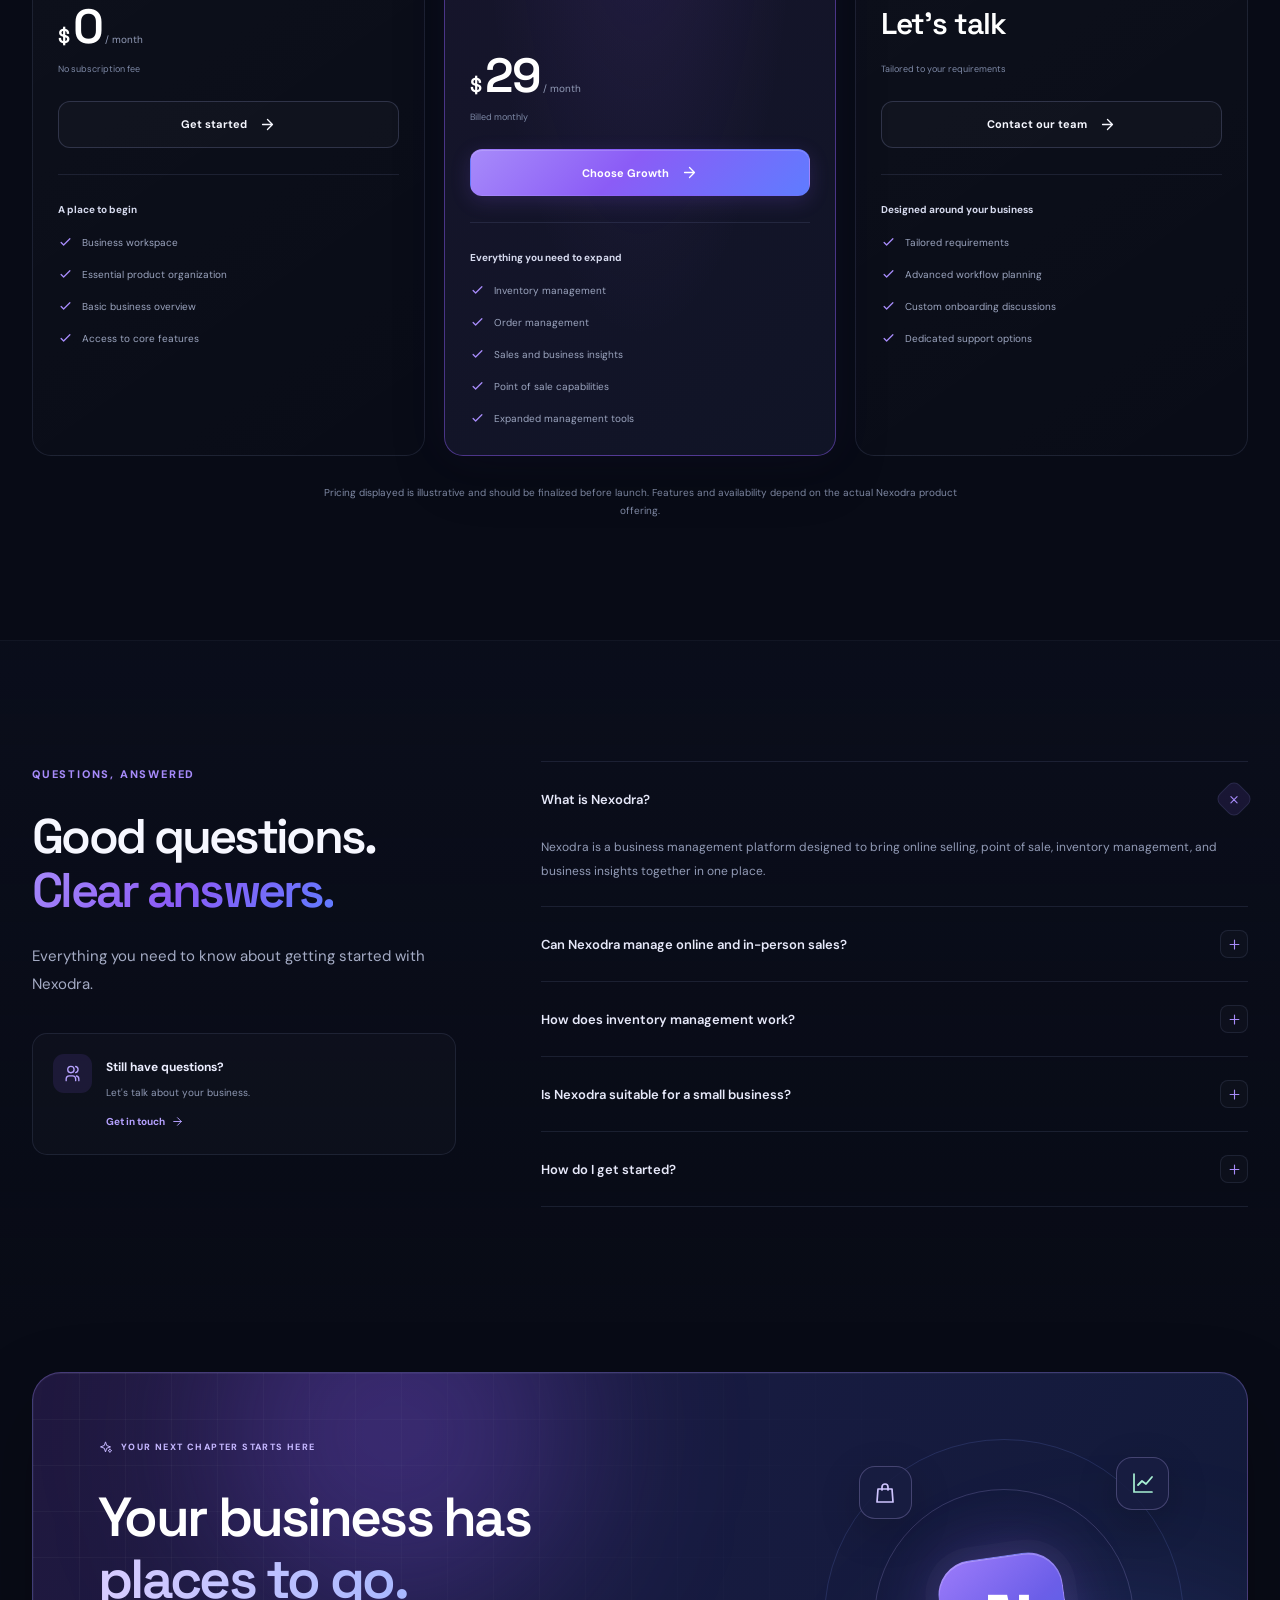
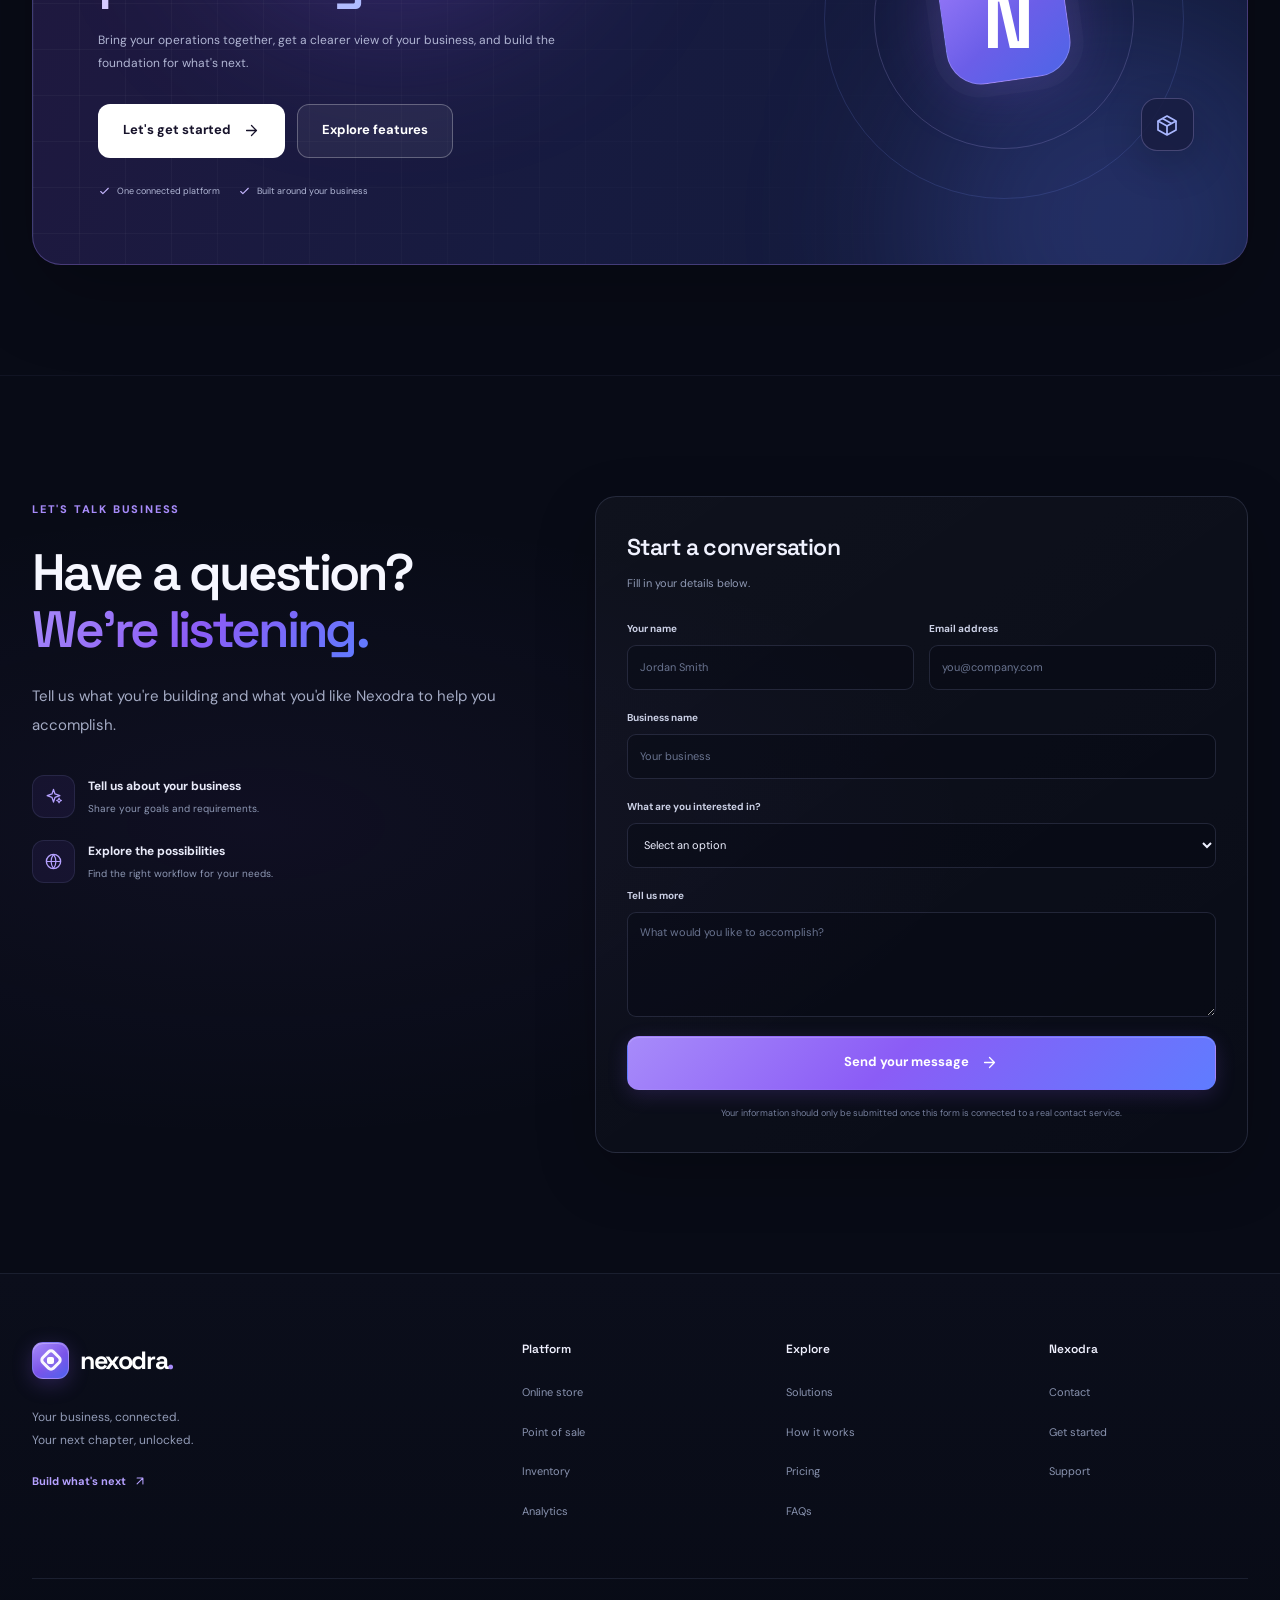
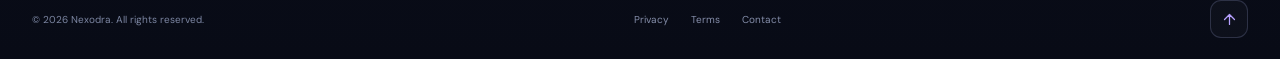
==== commit d57e2f37: "Rename Index.html to index.html" ====
--- a/index.html
+++ b/index.html
@@ -1,556 +1,4963 @@
-<!DOCTYPE html> <html lang="en"> <head> <meta charset="UTF-8"> <meta name="viewport" content="width=device-width, initial-scale=1.0"> <title>Nexodra Business | Modern Digital Solutions</title> <meta name="description" content="A modern, dynamic business website template for any sector."> <link rel="preconnect" href="https://fonts.googleapis.com"> <link rel="preconnect" href="https://fonts.gstatic.com" crossorigin> <link href="https://fonts.googleapis.com/css2?family=Inter:wght@400;500;600;700;800&display=swap" rel="stylesheet"> <link rel="stylesheet" href="style.css"> 
-<style type="text/css">
-.newStyle1 {
-	background-color: #FFFF00;
-	background-position: 9px;
-}
-</style>
-</head> <body> <!-- Navigation --> <header class="navbar"> 
-	<div class="container nav-container" style="height: 74px; background:">
-  <a href="#home" class="logo">
-    <span class="logo-mark">N</span>
-    	Nexodra
+<!DOCTYPE html>
+<html lang="en">
+<head>
+    <meta charset="UTF-8">
+
+    <meta
+        name="viewport"
+        content="width=device-width, initial-scale=1.0"
+    >
+
+    <meta
+        name="theme-color"
+        content="#080b16"
+    >
+
+    <meta
+        name="description"
+        content="Meet Nexodra — the smarter way to manage your online store, point of sale, inventory, orders, and business analytics from one powerful platform."
+    >
+
+    <meta
+        name="keywords"
+        content="Nexodra, inventory management, POS software, online store, business management, sales analytics, stock management"
+    >
+
+    <meta name="author" content="Nexodra">
+
+    <title>Nexodra — Run Your Business Without Limits</title>
+
+    <!-- Main Stylesheet -->
+    <link rel="stylesheet" href="Style.css">
+
+    <!-- Google Fonts -->
+    <link rel="preconnect" href="https://fonts.googleapis.com">
+
+    <link
+        rel="preconnect"
+        href="https://fonts.gstatic.com"
+        crossorigin
+    >
+
+    <link
+        href="https://fonts.googleapis.com/css2?family=DM+Sans:wght@400;500;600;700;800&family=Space+Grotesk:wght@400;500;600;700&display=swap"
+        rel="stylesheet"
+    >
+</head>
+
+<body>
+
+    <!-- =========================================
+         SVG ICON LIBRARY
+         Reusable icons throughout the website
+    ========================================== -->
+
+    <svg
+        xmlns="http://www.w3.org/2000/svg"
+        class="svg-library"
+        aria-hidden="true"
+        style="position:absolute;width:0;height:0;overflow:hidden"
+    >
+
+        <symbol id="icon-arrow-right" viewBox="0 0 24 24">
+            <path
+                d="M5 12h14M12 5l7 7-7 7"
+                fill="none"
+                stroke="currentColor"
+                stroke-width="1.8"
+                stroke-linecap="round"
+                stroke-linejoin="round"
+            />
+        </symbol>
+
+        <symbol id="icon-arrow-up-right" viewBox="0 0 24 24">
+            <path
+                d="M7 17 17 7M7 7h10v10"
+                fill="none"
+                stroke="currentColor"
+                stroke-width="1.8"
+                stroke-linecap="round"
+                stroke-linejoin="round"
+            />
+        </symbol>
+
+        <symbol id="icon-chevron-down" viewBox="0 0 24 24">
+            <path
+                d="m6 9 6 6 6-6"
+                fill="none"
+                stroke="currentColor"
+                stroke-width="1.8"
+                stroke-linecap="round"
+                stroke-linejoin="round"
+            />
+        </symbol>
+
+        <symbol id="icon-check" viewBox="0 0 24 24">
+            <path
+                d="m5 12 4 4L19 6"
+                fill="none"
+                stroke="currentColor"
+                stroke-width="2"
+                stroke-linecap="round"
+                stroke-linejoin="round"
+            />
+        </symbol>
+
+        <symbol id="icon-menu" viewBox="0 0 24 24">
+            <path
+                d="M4 7h16M4 12h16M4 17h16"
+                fill="none"
+                stroke="currentColor"
+                stroke-width="1.8"
+                stroke-linecap="round"
+            />
+        </symbol>
+
+        <symbol id="icon-close" viewBox="0 0 24 24">
+            <path
+                d="m6 6 12 12M18 6 6 18"
+                fill="none"
+                stroke="currentColor"
+                stroke-width="1.8"
+                stroke-linecap="round"
+            />
+        </symbol>
+
+        <symbol id="icon-sparkles" viewBox="0 0 24 24">
+            <path
+                d="m12 3 1.9 5.8L20 11l-6.1 2.2L12 19l-1.9-5.8L4 11l6.1-2.2L12 3Z"
+                fill="none"
+                stroke="currentColor"
+                stroke-width="1.6"
+                stroke-linejoin="round"
+            />
+            <path
+                d="m19 14 1.1 2.1L22 17l-1.9.9L19 20l-.9-2.1L16 17l2.1-.9L19 14Z"
+                fill="none"
+                stroke="currentColor"
+                stroke-width="1.4"
+                stroke-linejoin="round"
+            />
+        </symbol>
+
+        <symbol id="icon-grid" viewBox="0 0 24 24">
+            <rect
+                x="3"
+                y="3"
+                width="7"
+                height="7"
+                rx="2"
+                fill="none"
+                stroke="currentColor"
+                stroke-width="1.7"
+            />
+            <rect
+                x="14"
+                y="3"
+                width="7"
+                height="7"
+                rx="2"
+                fill="none"
+                stroke="currentColor"
+                stroke-width="1.7"
+            />
+            <rect
+                x="3"
+                y="14"
+                width="7"
+                height="7"
+                rx="2"
+                fill="none"
+                stroke="currentColor"
+                stroke-width="1.7"
+            />
+            <rect
+                x="14"
+                y="14"
+                width="7"
+                height="7"
+                rx="2"
+                fill="none"
+                stroke="currentColor"
+                stroke-width="1.7"
+            />
+        </symbol>
+
+        <symbol id="icon-package" viewBox="0 0 24 24">
+            <path
+                d="m12 3 9 5-9 5-9-5 9-5Z"
+                fill="none"
+                stroke="currentColor"
+                stroke-width="1.7"
+                stroke-linejoin="round"
+            />
+            <path
+                d="M3 8v9l9 5 9-5V8M12 13v9M7.5 5.5l9 5"
+                fill="none"
+                stroke="currentColor"
+                stroke-width="1.7"
+                stroke-linejoin="round"
+            />
+        </symbol>
+
+        <symbol id="icon-shopping-bag" viewBox="0 0 24 24">
+            <path
+                d="M5 8h14l1 13H4L5 8Z"
+                fill="none"
+                stroke="currentColor"
+                stroke-width="1.7"
+                stroke-linejoin="round"
+            />
+            <path
+                d="M9 9V6a3 3 0 0 1 6 0v3"
+                fill="none"
+                stroke="currentColor"
+                stroke-width="1.7"
+                stroke-linecap="round"
+            />
+        </symbol>
+
+        <symbol id="icon-chart" viewBox="0 0 24 24">
+            <path
+                d="M3 3v18h18"
+                fill="none"
+                stroke="currentColor"
+                stroke-width="1.7"
+                stroke-linecap="round"
+            />
+            <path
+                d="m7 14 4-4 4 3 6-7"
+                fill="none"
+                stroke="currentColor"
+                stroke-width="1.8"
+                stroke-linecap="round"
+                stroke-linejoin="round"
+            />
+        </symbol>
+
+        <symbol id="icon-users" viewBox="0 0 24 24">
+            <path
+                d="M16 21v-2a4 4 0 0 0-4-4H8a4 4 0 0 0-4 4v2"
+                fill="none"
+                stroke="currentColor"
+                stroke-width="1.7"
+                stroke-linecap="round"
+            />
+            <circle
+                cx="10"
+                cy="7"
+                r="4"
+                fill="none"
+                stroke="currentColor"
+                stroke-width="1.7"
+            />
+            <path
+                d="M20 21v-2a4 4 0 0 0-3-3.87M16 3.13a4 4 0 0 1 0 7.75"
+                fill="none"
+                stroke="currentColor"
+                stroke-width="1.7"
+                stroke-linecap="round"
+            />
+        </symbol>
+
+        <symbol id="icon-credit-card" viewBox="0 0 24 24">
+            <rect
+                x="2"
+                y="5"
+                width="20"
+                height="14"
+                rx="3"
+                fill="none"
+                stroke="currentColor"
+                stroke-width="1.7"
+            />
+            <path
+                d="M2 10h20M6 15h4"
+                fill="none"
+                stroke="currentColor"
+                stroke-width="1.7"
+                stroke-linecap="round"
+            />
+        </symbol>
+
+        <symbol id="icon-clock" viewBox="0 0 24 24">
+            <circle
+                cx="12"
+                cy="12"
+                r="9"
+                fill="none"
+                stroke="currentColor"
+                stroke-width="1.7"
+            />
+            <path
+                d="M12 7v5l3 2"
+                fill="none"
+                stroke="currentColor"
+                stroke-width="1.7"
+                stroke-linecap="round"
+            />
+        </symbol>
+
+        <symbol id="icon-shield" viewBox="0 0 24 24">
+            <path
+                d="M12 22s8-4 8-11V5l-8-3-8 3v6c0 7 8 11 8 11Z"
+                fill="none"
+                stroke="currentColor"
+                stroke-width="1.7"
+                stroke-linejoin="round"
+            />
+            <path
+                d="m9 12 2 2 4-4"
+                fill="none"
+                stroke="currentColor"
+                stroke-width="1.7"
+                stroke-linecap="round"
+                stroke-linejoin="round"
+            />
+        </symbol>
+
+        <symbol id="icon-globe" viewBox="0 0 24 24">
+            <circle
+                cx="12"
+                cy="12"
+                r="9"
+                fill="none"
+                stroke="currentColor"
+                stroke-width="1.7"
+            />
+            <path
+                d="M3 12h18M12 3a15 15 0 0 1 0 18M12 3a15 15 0 0 0 0 18"
+                fill="none"
+                stroke="currentColor"
+                stroke-width="1.5"
+            />
+        </symbol>
+
+        <symbol id="icon-bolt" viewBox="0 0 24 24">
+            <path
+                d="m13 2-3 9h7L9 22l2-9H4l9-11Z"
+                fill="none"
+                stroke="currentColor"
+                stroke-width="1.8"
+                stroke-linejoin="round"
+            />
+        </symbol>
+
+        <symbol id="icon-bell" viewBox="0 0 24 24">
+            <path
+                d="M18 8a6 6 0 0 0-12 0c0 7-3 7-3 9h18c0-2-3-2-3-9M10 21h4"
+                fill="none"
+                stroke="currentColor"
+                stroke-width="1.7"
+                stroke-linecap="round"
+                stroke-linejoin="round"
+            />
+        </symbol>
+
+        <symbol id="icon-search" viewBox="0 0 24 24">
+            <circle
+                cx="11"
+                cy="11"
+                r="7"
+                fill="none"
+                stroke="currentColor"
+                stroke-width="1.7"
+            />
+            <path
+                d="m16 16 5 5"
+                fill="none"
+                stroke="currentColor"
+                stroke-width="1.7"
+                stroke-linecap="round"
+            />
+        </symbol>
+
+        <symbol id="icon-plus" viewBox="0 0 24 24">
+            <path
+                d="M12 5v14M5 12h14"
+                fill="none"
+                stroke="currentColor"
+                stroke-width="1.8"
+                stroke-linecap="round"
+            />
+        </symbol>
+
+        <symbol id="icon-trending-up" viewBox="0 0 24 24">
+            <path
+                d="m3 17 6-6 4 4 8-9M15 6h6v6"
+                fill="none"
+                stroke="currentColor"
+                stroke-width="1.8"
+                stroke-linecap="round"
+                stroke-linejoin="round"
+            />
+        </symbol>
+
+        <symbol id="icon-menu-dots" viewBox="0 0 24 24">
+            <circle cx="5" cy="12" r="1.5" fill="currentColor"/>
+            <circle cx="12" cy="12" r="1.5" fill="currentColor"/>
+            <circle cx="19" cy="12" r="1.5" fill="currentColor"/>
+        </symbol>
+
+    </svg>
+
+
+    <!-- =========================================
+         ANNOUNCEMENT BAR
+    ========================================== -->
+
+    <div class="announcement-bar">
+
+        <div class="announcement-content">
+
+            <span class="announcement-badge">
+                NEW
+            </span>
+
+            <p>
+                One platform. Your entire business.
+                <a href="#features">
+                    Discover Nexodra
+                    <svg class="icon icon-small">
+                        <use href="#icon-arrow-right"></use>
+                    </svg>
+                </a>
+            </p>
+
+        </div>
+
+    </div>
+
+
+    <!-- =========================================
+         HEADER / NAVIGATION
+    ========================================== -->
+
+    <header class="site-header" id="top">
+
+        <div class="container header-container">
+
+            <a
+                href="#top"
+                class="brand"
+                aria-label="Nexodra home"
+            >
+
+                <span class="brand-mark">
+
+                    <span class="brand-mark-shape"></span>
+
+                    <span class="brand-mark-core"></span>
+
+                </span>
+
+                <span class="brand-name">
+                    nexodra<span class="brand-period">.</span>
+                </span>
+
+            </a>
+
+
+            <button
+                class="mobile-menu-toggle"
+                id="mobileMenuToggle"
+                type="button"
+                aria-label="Open navigation menu"
+                aria-expanded="false"
+                aria-controls="mainNavigation"
+            >
+
+                <svg class="icon menu-open-icon">
+                    <use href="#icon-menu"></use>
+                </svg>
+
+                <svg class="icon menu-close-icon">
+                    <use href="#icon-close"></use>
+                </svg>
+
+            </button>
+
+
+            <nav
+                class="main-navigation"
+                id="mainNavigation"
+                aria-label="Main navigation"
+            >
+
+                <div class="nav-links">
+
+                    <a href="#features" class="nav-link">
+                        Features
+                    </a>
+
+                    <a href="#platform" class="nav-link">
+                        Platform
+                    </a>
+
+                    <a href="#solutions" class="nav-link">
+                        Solutions
+                    </a>
+
+                    <a href="#insights" class="nav-link">
+                        Insights
+                    </a>
+
+                    <a href="#pricing" class="nav-link">
+                        Pricing
+                    </a>
+
+                </div>
+
+
+                <div class="nav-actions">
+
+                    <a
+                        href="#contact"
+                        class="nav-login"
+                    >
+                        Contact us
+                    </a>
+
+                    <a
+                        href="#get-started"
+                        class="button button-primary button-nav"
+                    >
+                        Get started
+
+                        <svg class="icon icon-small">
+                            <use href="#icon-arrow-up-right"></use>
+                        </svg>
+
+                    </a>
+
+                </div>
+
+            </nav>
+
+        </div>
+
+    </header>
+
+
+    <main>
+
+
+        <!-- =====================================
+             HERO SECTION
+        ====================================== -->
+
+        <section class="hero-section" id="hero">
+
+            <div class="hero-background">
+
+                <div class="hero-glow hero-glow-one"></div>
+
+                <div class="hero-glow hero-glow-two"></div>
+
+                <div class="hero-grid"></div>
+
+            </div>
+
+
+            <div class="container hero-container">
+
+                <div class="hero-copy">
+
+                    <div class="eyebrow hero-eyebrow">
+
+                        <span class="status-dot"></span>
+
+                        <span>
+                            YOUR BUSINESS, REIMAGINED
+                        </span>
+
+                        <svg class="icon icon-small">
+                            <use href="#icon-sparkles"></use>
+                        </svg>
+
+                    </div>
+
+
+                    <h1 class="hero-title">
+
+                        Your business.
+
+                        <br>
+
+                        <span class="hero-title-gradient">
+                            Without the chaos.
+                        </span>
+
+                    </h1>
+
+
+                    <p class="hero-description">
+
+                        Meet the all-in-one platform that brings
+                        your online store, inventory, POS, and
+                        business insights together.
+
+                        <strong>
+                            Less busywork. More growth.
+                        </strong>
+
+                    </p>
+
+
+                    <div class="hero-actions">
+
+                        <a
+    href="./dashboard/index.html"
+    class="button button-primary button-large"
+>
+    Start building
+
+    <svg class="icon">
+        <use href="#icon-arrow-right"></use>
+    </svg>
+</a>
+
+
+                        <a
+                            href="#platform"
+                            class="button button-secondary button-large"
+                        >
+
+                            <span class="button-play-icon">
+
+                                <svg class="icon">
+                                    <use href="#icon-grid"></use>
+                                </svg>
+
+                            </span>
+
+                            Explore the platform
+
+                        </a>
+
+                    </div>
+
+
+                    <div class="hero-social-proof">
+
+                        <div class="social-proof-avatars">
+
+                            <span class="avatar avatar-one">J</span>
+
+                            <span class="avatar avatar-two">A</span>
+
+                            <span class="avatar avatar-three">M</span>
+
+                            <span class="avatar avatar-four">S</span>
+
+                            <span class="avatar avatar-plus">+</span>
+
+                        </div>
+
+
+                        <div class="social-proof-copy">
+
+                            <div class="social-proof-stars">
+                                ★★★★★
+                            </div>
+
+                            <p>
+                                Built for ambitious businesses
+                            </p>
+
+                        </div>
+
+                    </div>
+
+
+                    <div class="hero-trust-points">
+
+                        <span>
+
+                            <svg class="icon icon-small">
+                                <use href="#icon-check"></use>
+                            </svg>
+
+                            One unified platform
+
+                        </span>
+
+                        <span>
+
+                            <svg class="icon icon-small">
+                                <use href="#icon-check"></use>
+                            </svg>
+
+                            Built to scale
+
+                        </span>
+
+                    </div>
+
+                </div>
+
+
+                <!-- HERO DASHBOARD PREVIEW -->
+
+                <div
+                    class="hero-visual"
+                    id="platform"
+                    aria-label="Preview of the Nexodra business dashboard"
+                >
+
+                    <div class="dashboard-orbit orbit-one"></div>
+
+                    <div class="dashboard-orbit orbit-two"></div>
+
+
+                    <div class="floating-label floating-label-top">
+
+                        <span class="floating-label-icon floating-purple">
+
+                            <svg class="icon">
+                                <use href="#icon-chart"></use>
+                            </svg>
+
+                        </span>
+
+                        <span class="floating-label-copy">
+
+                            <small>Revenue overview</small>
+
+                            <strong>Live insights</strong>
+
+                        </span>
+
+                        <span class="live-indicator"></span>
+
+                    </div>
+
+
+                    <div class="dashboard-window">
+
+                        <!-- Dashboard topbar -->
+
+                        <div class="dashboard-topbar">
+
+                            <div class="dashboard-brand">
+
+                                <span class="dashboard-brand-icon">
+
+                                    <span></span>
+
+                                </span>
+
+                                <span>Nexodra</span>
+
+                            </div>
+
+
+                            <div class="dashboard-topbar-right">
+
+                                <span class="dashboard-period">
+                                    Overview
+                                </span>
+
+                                <button
+                                    class="dashboard-icon-button"
+                                    type="button"
+                                    aria-label="Notifications"
+                                >
+
+                                    <svg class="icon">
+                                        <use href="#icon-bell"></use>
+                                    </svg>
+
+                                    <span class="notification-dot"></span>
+
+                                </button>
+
+
+                                <div class="dashboard-user-avatar">
+                                    JD
+                                </div>
+
+                            </div>
+
+                        </div>
+
+
+                        <!-- Dashboard body -->
+
+                        <div class="dashboard-body">
+
+                            <!-- Sidebar -->
+
+                            <aside class="dashboard-sidebar">
+
+                                <span class="sidebar-label">
+                                    WORKSPACE
+                                </span>
+
+                                <a
+                                    href="#platform"
+                                    class="sidebar-link sidebar-link-active"
+                                >
+
+                                    <svg class="icon">
+                                        <use href="#icon-grid"></use>
+                                    </svg>
+
+                                    <span>Overview</span>
+
+                                </a>
+
+
+                                <a
+                                    href="#features"
+                                    class="sidebar-link"
+                                >
+
+                                    <svg class="icon">
+                                        <use href="#icon-shopping-bag"></use>
+                                    </svg>
+
+                                    <span>Orders</span>
+
+                                    <span class="sidebar-count">8</span>
+
+                                </a>
+
+
+                                <a
+                                    href="#features"
+                                    class="sidebar-link"
+                                >
+
+                                    <svg class="icon">
+                                        <use href="#icon-package"></use>
+                                    </svg>
+
+                                    <span>Inventory</span>
+
+                                </a>
+
+
+                                <a
+                                    href="#features"
+                                    class="sidebar-link"
+                                >
+
+                                    <svg class="icon">
+                                        <use href="#icon-credit-card"></use>
+                                    </svg>
+
+                                    <span>Point of sale</span>
+
+                                </a>
+
+
+                                <a
+                                    href="#insights"
+                                    class="sidebar-link"
+                                >
+
+                                    <svg class="icon">
+                                        <use href="#icon-chart"></use>
+                                    </svg>
+
+                                    <span>Analytics</span>
+
+                                </a>
+
+
+                                <div class="sidebar-bottom">
+
+                                    <div class="sidebar-upgrade">
+
+                                        <svg class="icon">
+                                            <use href="#icon-sparkles"></use>
+                                        </svg>
+
+                                        <strong>
+                                            Grow with Nexodra
+                                        </strong>
+
+                                        <p>
+                                            Everything you need
+                                            to move forward.
+                                        </p>
+
+                                    </div>
+
+                                </div>
+
+                            </aside>
+
+
+                            <!-- Main dashboard content -->
+
+                            <div class="dashboard-main">
+
+                                <div class="dashboard-heading">
+
+                                    <div>
+
+                                        <p class="dashboard-greeting">
+                                            YOUR BUSINESS AT A GLANCE
+                                        </p>
+
+                                        <h2>
+                                            Good morning, Jordan
+                                            <span>✦</span>
+                                        </h2>
+
+                                        <p class="dashboard-subtitle">
+                                            Here's what's happening
+                                            with your store.
+                                        </p>
+
+                                    </div>
+
+
+                                    <button
+                                        type="button"
+                                        class="dashboard-date"
+                                    >
+
+                                        <svg class="icon icon-small">
+                                            <use href="#icon-clock"></use>
+                                        </svg>
+
+                                        Last 7 days
+
+                                        <svg class="icon icon-small">
+                                            <use href="#icon-chevron-down"></use>
+                                        </svg>
+
+                                    </button>
+
+                                </div>
+
+
+                                <!-- Metric cards -->
+
+                                <div class="dashboard-metrics">
+
+                                    <article class="metric-card">
+
+                                        <div class="metric-top">
+
+                                            <span>
+                                                Total revenue
+                                            </span>
+
+                                            <span class="metric-icon metric-icon-purple">
+
+                                                <svg class="icon">
+                                                    <use href="#icon-chart"></use>
+                                                </svg>
+
+                                            </span>
+
+                                        </div>
+
+
+                                        <div class="metric-value">
+                                            $24,680
+                                        </div>
+
+
+                                        <div class="metric-footer">
+
+                                            <span class="metric-change">
+
+                                                <svg class="icon icon-small">
+                                                    <use href="#icon-trending-up"></use>
+                                                </svg>
+
+                                                +12.8%
+
+                                            </span>
+
+                                            <span>
+                                                vs. last week
+                                            </span>
+
+                                        </div>
+
+                                    </article>
+
+
+                                    <article class="metric-card">
+
+                                        <div class="metric-top">
+
+                                            <span>
+                                                Total orders
+                                            </span>
+
+                                            <span class="metric-icon metric-icon-blue">
+
+                                                <svg class="icon">
+                                                    <use href="#icon-shopping-bag"></use>
+                                                </svg>
+
+                                            </span>
+
+                                        </div>
+
+
+                                        <div class="metric-value">
+                                            1,284
+                                        </div>
+
+
+                                        <div class="metric-footer">
+
+                                            <span class="metric-change">
+
+                                                <svg class="icon icon-small">
+                                                    <use href="#icon-trending-up"></use>
+                                                </svg>
+
+                                                +8.4%
+
+                                            </span>
+
+                                            <span>
+                                                vs. last week
+                                            </span>
+
+                                        </div>
+
+                                    </article>
+
+
+                                    <article class="metric-card">
+
+                                        <div class="metric-top">
+
+                                            <span>
+                                                Products
+                                            </span>
+
+                                            <span class="metric-icon metric-icon-green">
+
+                                                <svg class="icon">
+                                                    <use href="#icon-package"></use>
+                                                </svg>
+
+                                            </span>
+
+                                        </div>
+
+
+                                        <div class="metric-value">
+                                            3,842
+                                        </div>
+
+
+                                        <div class="metric-footer">
+
+                                            <span class="metric-neutral">
+                                                Inventory tracked
+                                            </span>
+
+                                        </div>
+
+                                    </article>
+
+                                </div>
+
+
+                                <!-- Revenue chart -->
+
+                                <article class="dashboard-panel revenue-panel">
+
+                                    <div class="panel-heading">
+
+                                        <div>
+
+                                            <h3>
+                                                Revenue overview
+                                            </h3>
+
+                                            <p>
+                                                Track your business performance
+                                            </p>
+
+                                        </div>
+
+
+                                        <button
+                                            class="panel-menu-button"
+                                            type="button"
+                                            aria-label="Revenue chart options"
+                                        >
+
+                                            <svg class="icon">
+                                                <use href="#icon-menu-dots"></use>
+                                            </svg>
+
+                                        </button>
+
+                                    </div>
+
+
+                                    <div class="revenue-summary">
+
+                                        <span class="revenue-amount">
+                                            $24,680.00
+                                        </span>
+
+                                        <span class="revenue-growth">
+                                            +12.8%
+                                        </span>
+
+                                    </div>
+
+
+                                    <div
+                                        class="revenue-chart"
+                                        role="img"
+                                        aria-label="Illustrative weekly revenue chart showing an upward trend"
+                                    >
+
+                                        <div class="chart-y-labels">
+
+                                            <span>$8k</span>
+
+                                            <span>$6k</span>
+
+                                            <span>$4k</span>
+
+                                            <span>$2k</span>
+
+                                            <span>$0</span>
+
+                                        </div>
+
+
+                                        <div class="chart-plot">
+
+                                            <div class="chart-grid-lines">
+
+                                                <span></span>
+
+                                                <span></span>
+
+                                                <span></span>
+
+                                                <span></span>
+
+                                                <span></span>
+
+                                            </div>
+
+
+                                            <svg
+                                                class="revenue-svg"
+                                                viewBox="0 0 500 170"
+                                                preserveAspectRatio="none"
+                                                aria-hidden="true"
+                                            >
+
+                                                <defs>
+
+                                                    <linearGradient
+                                                        id="revenueFill"
+                                                        x1="0"
+                                                        y1="0"
+                                                        x2="0"
+                                                        y2="1"
+                                                    >
+
+                                                        <stop
+                                                            offset="0%"
+                                                            stop-color="#8b5cf6"
+                                                            stop-opacity=".28"
+                                                        />
+
+                                                        <stop
+                                                            offset="100%"
+                                                            stop-color="#8b5cf6"
+                                                            stop-opacity="0"
+                                                        />
+
+                                                    </linearGradient>
+
+                                                </defs>
+
+
+                                                <path
+                                                    class="chart-area"
+                                                    d="M0 135 C25 125 35 115 65 122 S105 95 135 108 S175 72 205 91 S245 100 275 65 S320 86 350 55 S400 65 430 32 S470 40 500 10 L500 170 L0 170 Z"
+                                                    fill="url(#revenueFill)"
+                                                />
+
+
+                                                <path
+                                                    class="chart-line"
+                                                    d="M0 135 C25 125 35 115 65 122 S105 95 135 108 S175 72 205 91 S245 100 275 65 S320 86 350 55 S400 65 430 32 S470 40 500 10"
+                                                    fill="none"
+                                                    stroke="#9b7aff"
+                                                    stroke-width="3"
+                                                    stroke-linecap="round"
+                                                />
+
+
+                                                <circle
+                                                    cx="275"
+                                                    cy="65"
+                                                    r="5"
+                                                    fill="#ffffff"
+                                                    stroke="#9b7aff"
+                                                    stroke-width="3"
+                                                />
+
+                                            </svg>
+
+
+                                            <div class="chart-tooltip">
+
+                                                <span>
+                                                    Wednesday
+                                                </span>
+
+                                                <strong>
+                                                    $5,420
+                                                </strong>
+
+                                            </div>
+
+                                        </div>
+
+                                    </div>
+
+
+                                    <div class="chart-x-labels">
+
+                                        <span>Mon</span>
+
+                                        <span>Tue</span>
+
+                                        <span>Wed</span>
+
+                                        <span>Thu</span>
+
+                                        <span>Fri</span>
+
+                                        <span>Sat</span>
+
+                                        <span>Sun</span>
+
+                                    </div>
+
+                                </article>
+
+
+                                <!-- Dashboard lower panels -->
+
+                                <div class="dashboard-lower-grid">
+
+                                    <article class="dashboard-panel inventory-panel">
+
+                                        <div class="panel-heading">
+
+                                            <div>
+
+                                                <h3>
+                                                    Inventory health
+                                                </h3>
+
+                                                <p>
+                                                    Stock status
+                                                </p>
+
+                                            </div>
+
+                                            <svg class="icon">
+                                                <use href="#icon-package"></use>
+                                            </svg>
+
+                                        </div>
+
+
+                                        <div class="inventory-health">
+
+                                            <div class="inventory-ring">
+
+                                                <div class="inventory-ring-inner">
+
+                                                    <strong>84%</strong>
+
+                                                    <span>In stock</span>
+
+                                                </div>
+
+                                            </div>
+
+
+                                            <div class="inventory-legend">
+
+                                                <div>
+
+                                                    <span class="legend-dot legend-green"></span>
+
+                                                    <span>Healthy</span>
+
+                                                    <strong>84%</strong>
+
+                                                </div>
+
+
+                                                <div>
+
+                                                    <span class="legend-dot legend-yellow"></span>
+
+                                                    <span>Low stock</span>
+
+                                                    <strong>11%</strong>
+
+                                                </div>
+
+
+                                                <div>
+
+                                                    <span class="legend-dot legend-red"></span>
+
+                                                    <span>Out of stock</span>
+
+                                                    <strong>5%</strong>
+
+                                                </div>
+
+                                            </div>
+
+                                        </div>
+
+                                    </article>
+
+
+                                    <article class="dashboard-panel orders-panel">
+
+                                        <div class="panel-heading">
+
+                                            <div>
+
+                                                <h3>
+                                                    Recent orders
+                                                </h3>
+
+                                                <p>
+                                                    Latest transactions
+                                                </p>
+
+                                            </div>
+
+
+                                            <a
+                                                href="#features"
+                                                class="panel-text-link"
+                                            >
+                                                View all
+                                            </a>
+
+                                        </div>
+
+
+                                        <div class="order-row">
+
+                                            <span class="order-product-icon product-purple">
+                                                <svg class="icon">
+                                                    <use href="#icon-package"></use>
+                                                </svg>
+                                            </span>
+
+                                            <span class="order-info">
+
+                                                <strong>
+                                                    Wireless headphones
+                                                </strong>
+
+                                                <small>
+                                                    #NX-2048
+                                                </small>
+
+                                            </span>
+
+                                            <span class="order-price">
+                                                $129.00
+                                            </span>
+
+                                        </div>
+
+
+                                        <div class="order-row">
+
+                                            <span class="order-product-icon product-blue">
+                                                <svg class="icon">
+                                                    <use href="#icon-package"></use>
+                                                </svg>
+                                            </span>
+
+                                            <span class="order-info">
+
+                                                <strong>
+                                                    Smart watch
+                                                </strong>
+
+                                                <small>
+                                                    #NX-2047
+                                                </small>
+
+                                            </span>
+
+                                            <span class="order-price">
+                                                $249.00
+                                            </span>
+
+                                        </div>
+
+
+                                        <div class="order-row">
+
+                                            <span class="order-product-icon product-green">
+                                                <svg class="icon">
+                                                    <use href="#icon-package"></use>
+                                                </svg>
+                                            </span>
+
+                                            <span class="order-info">
+
+                                                <strong>
+                                                    Travel backpack
+                                                </strong>
+
+                                                <small>
+                                                    #NX-2046
+                                                </small>
+
+                                            </span>
+
+                                            <span class="order-price">
+                                                $89.00
+                                            </span>
+
+                                        </div>
+
+                                    </article>
+
+                                </div>
+
+                            </div>
+
+                        </div>
+
+                    </div>
+
+
+                    <!-- Floating order notification -->
+
+                    <div class="floating-notification">
+
+                        <span class="notification-icon">
+
+                            <svg class="icon">
+                                <use href="#icon-check"></use>
+                            </svg>
+
+                        </span>
+
+
+                        <span class="notification-copy">
+
+                            <strong>
+                                Order completed
+                            </strong>
+
+                            <small>
+                                Payment received successfully
+                            </small>
+
+                        </span>
+
+
+                        <span class="notification-amount">
+                            +$249
+                        </span>
+
+                    </div>
+
+
+                    <!-- Floating stock notification -->
+
+                    <div class="floating-stock-card">
+
+                        <span class="stock-card-icon">
+
+                            <svg class="icon">
+                                <use href="#icon-package"></use>
+                            </svg>
+
+                        </span>
+
+
+                        <span class="stock-card-copy">
+
+                            <strong>
+                                Stock updated
+                            </strong>
+
+                            <small>
+                                Inventory stays in sync
+                            </small>
+
+                        </span>
+
+                    </div>
+
+                </div>
+
+            </div>
+
+
+            <!-- Hero bottom transition -->
+
+            <div class="hero-bottom-fade"></div>
+
+        </section>
+
+
+
+        <!-- =====================================
+             TRUST / CAPABILITY STRIP
+        ====================================== -->
+
+        <section class="trust-section">
+
+            <div class="container">
+
+                <div class="trust-heading">
+
+                    <span class="section-overline">
+                        EVERYTHING CONNECTED
+                    </span>
+
+                    <p>
+                        One connected ecosystem for every part
+                        of your business.
+                    </p>
+
+                </div>
+
+
+                <div class="trust-capabilities">
+
+                    <div class="trust-capability">
+
+                        <span class="trust-capability-icon">
+                            <svg class="icon">
+                                <use href="#icon-shopping-bag"></use>
+                            </svg>
+                        </span>
+
+                        <span>Online store</span>
+
+                    </div>
+
+
+                    <span class="capability-divider"></span>
+
+
+                    <div class="trust-capability">
+
+                        <span class="trust-capability-icon">
+                            <svg class="icon">
+                                <use href="#icon-credit-card"></use>
+                            </svg>
+                        </span>
+
+                        <span>Point of sale</span>
+
+                    </div>
+
+
+                    <span class="capability-divider"></span>
+
+
+                    <div class="trust-capability">
+
+                        <span class="trust-capability-icon">
+                            <svg class="icon">
+                                <use href="#icon-package"></use>
+                            </svg>
+                        </span>
+
+                        <span>Inventory</span>
+
+                    </div>
+
+
+                    <span class="capability-divider"></span>
+
+
+                    <div class="trust-capability">
+
+                        <span class="trust-capability-icon">
+                            <svg class="icon">
+                                <use href="#icon-chart"></use>
+                            </svg>
+                        </span>
+
+                        <span>Analytics</span>
+
+                    </div>
+
+                </div>
+
+            </div>
+
+        </section>
+
+
+
+        <!-- =====================================
+             FEATURES SECTION
+        ====================================== -->
+
+        <section class="features-section section-padding" id="features">
+
+            <div class="container">
+
+                <div class="section-heading section-heading-centered">
+
+                    <span class="section-overline">
+
+                        <svg class="icon icon-small">
+                            <use href="#icon-sparkles"></use>
+                        </svg>
+
+                        ONE POWERFUL PLATFORM
+
+                    </span>
+
+
+                    <h2 class="section-title">
+
+                        Everything you need.
+
+                        <br>
+
+                        <span class="text-gradient">
+                            Nothing holding you back.
+                        </span>
+
+                    </h2>
+
+
+                    <p class="section-description">
+
+                        Stop juggling disconnected tools.
+
+                        Nexodra brings your essential business
+                        operations into one seamless experience.
+
+                    </p>
+
+                </div>
+
+
+                <div class="features-grid">
+
+                    <!-- Feature 1 -->
+
+                    <article class="feature-card feature-card-large">
+
+                        <div class="feature-card-copy">
+
+                            <div class="feature-icon feature-icon-purple">
+
+                                <svg class="icon">
+                                    <use href="#icon-shopping-bag"></use>
+                                </svg>
+
+                            </div>
+
+
+                            <span class="feature-number">
+                                01 / ONLINE STORE
+                            </span>
+
+
+                            <h3>
+                                Your storefront.
+                                Your rules.
+                            </h3>
+
+
+                            <p>
+                                Create a shopping experience that
+                                reflects your brand. Manage your
+                                products, organize your catalog,
+                                and bring your customers closer
+                                to checkout.
+                            </p>
+
+
+                            <a
+                                href="#get-started"
+                                class="feature-link"
+                            >
+
+                                Explore online selling
+
+                                <svg class="icon icon-small">
+                                    <use href="#icon-arrow-right"></use>
+                                </svg>
+
+                            </a>
+
+                        </div>
+
+
+                        <div class="feature-visual storefront-visual">
+
+                            <div class="mini-store-window">
+
+                                <div class="mini-store-toolbar">
+
+                                    <span></span>
+                                    <span></span>
+                                    <span></span>
+
+                                    <div class="mini-store-url">
+                                        yourstore.nexodra
+                                    </div>
+
+                                </div>
+
+
+                                <div class="mini-store-content">
+
+                                    <div class="mini-store-header">
+
+                                        <div class="mini-store-logo">
+                                            YOUR BRAND
+                                        </div>
+
+                                        <div class="mini-store-nav">
+                                            SHOP &nbsp; ABOUT &nbsp; BAG
+                                        </div>
+
+                                    </div>
+
+
+                                    <div class="mini-store-hero">
+
+                                        <span class="mini-store-kicker">
+                                            THE NEW COLLECTION
+                                        </span>
+
+                                        <h4>
+                                            Made for
+                                            <span>everyday.</span>
+                                        </h4>
+
+                                        <p>
+                                            Thoughtfully selected.
+                                            Beautifully designed.
+                                        </p>
+
+                                        <span class="mini-store-button">
+                                            DISCOVER MORE
+                                        </span>
+
+                                    </div>
+
+
+                                    <div class="mini-product-grid">
+
+                                        <div class="mini-product">
+
+                                            <div class="mini-product-image mini-product-one">
+                                                <span>01</span>
+                                            </div>
+
+                                            <div class="mini-product-info">
+                                                <span>Essential series</span>
+                                                <strong>$89.00</strong>
+                                            </div>
+
+                                        </div>
+
+
+                                        <div class="mini-product">
+
+                                            <div class="mini-product-image mini-product-two">
+                                                <span>02</span>
+                                            </div>
+
+                                            <div class="mini-product-info">
+                                                <span>Modern classics</span>
+                                                <strong>$129.00</strong>
+                                            </div>
+
+                                        </div>
+
+                                    </div>
+
+                                </div>
+
+                            </div>
+
+                        </div>
+
+                    </article>
+
+
+
+                    <!-- Feature 2 -->
+
+                    <article class="feature-card">
+
+                        <div class="feature-card-copy">
+
+                            <div class="feature-icon feature-icon-blue">
+
+                                <svg class="icon">
+                                    <use href="#icon-credit-card"></use>
+                                </svg>
+
+                            </div>
+
+
+                            <span class="feature-number">
+                                02 / POINT OF SALE
+                            </span>
+
+
+                            <h3>
+                                Checkout without
+                                the friction.
+                            </h3>
+
+
+                            <p>
+                                Manage in-person transactions,
+                                keep track of sales, and connect
+                                your physical selling operations
+                                with the rest of your business.
+                            </p>
+
+
+                            <a
+                                href="#get-started"
+                                class="feature-link"
+                            >
+
+                                Discover Nexodra POS
+
+                                <svg class="icon icon-small">
+                                    <use href="#icon-arrow-right"></use>
+                                </svg>
+
+                            </a>
+
+                        </div>
+
+
+                        <div class="feature-visual pos-visual">
+
+                            <div class="pos-terminal">
+
+                                <div class="pos-terminal-top">
+
+                                    <div class="pos-brand-mark">
+                                        N
+                                    </div>
+
+                                    <span>
+                                        NEXODRA POS
+                                    </span>
+
+                                    <span class="pos-status-dot"></span>
+
+                                </div>
+
+
+                                <div class="pos-screen">
+
+                                    <div class="pos-screen-heading">
+
+                                        <span>New transaction</span>
+
+                                        <span class="pos-order-id">
+                                            #00482
+                                        </span>
+
+                                    </div>
+
+
+                                    <div class="pos-item">
+
+                                        <span class="pos-item-icon pos-item-icon-one">
+                                            H
+                                        </span>
+
+                                        <span class="pos-item-name">
+                                            <strong>
+                                                Headphones
+                                            </strong>
+
+                                            <small>
+                                                Qty: 1
+                                            </small>
+                                        </span>
+
+                                        <strong>
+                                            $129
+                                        </strong>
+
+                                    </div>
+
+
+                                    <div class="pos-item">
+
+                                        <span class="pos-item-icon pos-item-icon-two">
+                                            W
+                                        </span>
+
+                                        <span class="pos-item-name">
+                                            <strong>
+                                                Smart watch
+                                            </strong>
+
+                                            <small>
+                                                Qty: 1
+                                            </small>
+                                        </span>
+
+                                        <strong>
+                                            $249
+                                        </strong>
+
+                                    </div>
+
+
+                                    <div class="pos-total">
+
+                                        <span>Total</span>
+
+                                        <strong>$378.00</strong>
+
+                                    </div>
+
+
+                                    <div class="pos-pay-button">
+
+                                        <svg class="icon icon-small">
+                                            <use href="#icon-credit-card"></use>
+                                        </svg>
+
+                                        Complete payment
+
+                                    </div>
+
+                                </div>
+
+                            </div>
+
+
+                            <div class="pos-floating-chip">
+
+                                <span class="pos-chip-check">
+
+                                    <svg class="icon icon-small">
+                                        <use href="#icon-check"></use>
+                                    </svg>
+
+                                </span>
+
+                                <span>
+                                    Ready to checkout
+                                </span>
+
+                            </div>
+
+                        </div>
+
+                    </article>
+
+
+
+                    <!-- Feature 3 -->
+
+                    <article class="feature-card">
+
+                        <div class="feature-card-copy">
+
+                            <div class="feature-icon feature-icon-green">
+
+                                <svg class="icon">
+                                    <use href="#icon-package"></use>
+                                </svg>
+
+                            </div>
+
+
+                            <span class="feature-number">
+                                03 / INVENTORY MANAGEMENT
+                            </span>
+
+
+                            <h3>
+                                Know your stock.
+                                Own your next move.
+                            </h3>
+
+
+                            <p>
+                                Stay on top of product quantities,
+                                stock movements, and low-stock
+                                alerts. Make inventory decisions
+                                with greater confidence.
+                            </p>
+
+
+                            <a
+                                href="#get-started"
+                                class="feature-link"
+                            >
+
+                                Explore inventory
+
+                                <svg class="icon icon-small">
+                                    <use href="#icon-arrow-right"></use>
+                                </svg>
+
+                            </a>
+
+                        </div>
+
+
+                        <div class="feature-visual stock-visual">
+
+                            <div class="stock-panel">
+
+                                <div class="stock-panel-header">
+
+                                    <div>
+
+                                        <span>INVENTORY OVERVIEW</span>
+
+                                        <h4>
+                                            Stock health
+                                        </h4>
+
+                                    </div>
+
+                                    <span class="stock-panel-badge">
+                                        Live view
+                                    </span>
+
+                                </div>
+
+
+                                <div class="stock-total-row">
+
+                                    <div>
+
+                                        <span>Total products</span>
+
+                                        <strong>3,842</strong>
+
+                                    </div>
+
+                                    <div class="stock-total-change">
+                                        +124 this month
+                                    </div>
+
+                                </div>
+
+
+                                <div class="stock-progress-item">
+
+                                    <div class="stock-progress-heading">
+
+                                        <span>Healthy stock</span>
+
+                                        <strong>84%</strong>
+
+                                    </div>
+
+                                    <div class="stock-progress-track">
+                                        <span class="stock-progress-fill stock-fill-green"></span>
+                                    </div>
+
+                                </div>
+
+
+                                <div class="stock-progress-item">
+
+                                    <div class="stock-progress-heading">
+
+                                        <span>Low stock</span>
+
+                                        <strong>11%</strong>
+
+                                    </div>
+
+                                    <div class="stock-progress-track">
+                                        <span class="stock-progress-fill stock-fill-yellow"></span>
+                                    </div>
+
+                                </div>
+
+
+                                <div class="stock-progress-item">
+
+                                    <div class="stock-progress-heading">
+
+                                        <span>Out of stock</span>
+
+                                        <strong>5%</strong>
+
+                                    </div>
+
+                                    <div class="stock-progress-track">
+                                        <span class="stock-progress-fill stock-fill-red"></span>
+                                    </div>
+
+                                </div>
+
+
+                                <div class="stock-alert">
+
+                                    <span class="stock-alert-icon">!</span>
+
+                                    <span>
+
+                                        <strong>
+                                            Stock needs attention
+                                        </strong>
+
+                                        <small>
+                                            Review low-stock products
+                                        </small>
+
+                                    </span>
+
+                                    <svg class="icon icon-small">
+                                        <use href="#icon-arrow-right"></use>
+                                    </svg>
+
+                                </div>
+
+                            </div>
+
+                        </div>
+
+                    </article>
+
+
+
+                    <!-- Feature 4 -->
+
+                    <article class="feature-card">
+
+                        <div class="feature-card-copy">
+
+                            <div class="feature-icon feature-icon-orange">
+
+                                <svg class="icon">
+                                    <use href="#icon-chart"></use>
+                                </svg>
+
+                            </div>
+
+
+                            <span class="feature-number">
+                                04 / BUSINESS INTELLIGENCE
+                            </span>
+
+
+                            <h3>
+                                Turn numbers
+                                into your advantage.
+                            </h3>
+
+
+                            <p>
+                                Understand sales trends, monitor
+                                performance, and use your business
+                                data to make smarter decisions.
+                            </p>
+
+
+                            <a
+                                href="#insights"
+                                class="feature-link"
+                            >
+
+                                Explore analytics
+
+                                <svg class="icon icon-small">
+                                    <use href="#icon-arrow-right"></use>
+                                </svg>
+
+                            </a>
+
+                        </div>
+
+
+                        <div class="feature-visual analytics-visual">
+
+                            <div class="analytics-card">
+
+                                <div class="analytics-card-header">
+
+                                    <span>PERFORMANCE</span>
+
+                                    <span class="analytics-period">
+                                        This month
+                                    </span>
+
+                                </div>
+
+
+                                <div class="analytics-big-number">
+                                    $42,890
+                                </div>
+
+
+                                <div class="analytics-growth">
+
+                                    <svg class="icon icon-small">
+                                        <use href="#icon-trending-up"></use>
+                                    </svg>
+
+                                    <strong>+18.6%</strong>
+
+                                    <span>
+                                        growth over previous period
+                                    </span>
+
+                                </div>
+
+
+                                <div class="analytics-bars">
+
+                                    <div class="analytics-bar-group">
+                                        <span class="analytics-bar bar-one"></span>
+                                        <span class="analytics-bar bar-two"></span>
+                                        <small>W1</small>
+                                    </div>
+
+                                    <div class="analytics-bar-group">
+                                        <span class="analytics-bar bar-three"></span>
+                                        <span class="analytics-bar bar-four"></span>
+                                        <small>W2</small>
+                                    </div>
+
+                                    <div class="analytics-bar-group">
+                                        <span class="analytics-bar bar-five"></span>
+                                        <span class="analytics-bar bar-six"></span>
+                                        <small>W3</small>
+                                    </div>
+
+                                    <div class="analytics-bar-group">
+                                        <span class="analytics-bar bar-seven"></span>
+                                        <span class="analytics-bar bar-eight"></span>
+                                        <small>W4</small>
+                                    </div>
+
+                                </div>
+
+
+                                <div class="analytics-legend">
+
+                                    <span>
+                                        <i class="legend-dot legend-purple"></i>
+                                        Revenue
+                                    </span>
+
+                                    <span>
+                                        <i class="legend-dot legend-blue"></i>
+                                        Orders
+                                    </span>
+
+                                </div>
+
+                            </div>
+
+                        </div>
+
+                    </article>
+
+                </div>
+
+            </div>
+
+        </section>
+
+
+
+        <!-- =====================================
+             PLATFORM SECTION
+        ====================================== -->
+
+        <section class="platform-section section-padding" id="solutions">
+
+            <div class="container">
+
+                <div class="platform-grid">
+
+                    <div class="platform-copy">
+
+                        <span class="section-overline">
+                            BUILT FOR THE WAY YOU WORK
+                        </span>
+
+
+                        <h2 class="section-title">
+
+                            Your entire operation.
+
+                            <br>
+
+                            <span class="text-gradient">
+                                Finally in sync.
+                            </span>
+
+                        </h2>
+
+
+                        <p class="section-description">
+
+                            Your store shouldn't operate in silos.
+
+                            Nexodra brings your sales channels,
+                            products, and business information
+                            into one connected workflow.
+
+                        </p>
+
+
+                        <div class="platform-benefits">
+
+                            <div class="platform-benefit">
+
+                                <span class="platform-benefit-icon">
+
+                                    <svg class="icon">
+                                        <use href="#icon-check"></use>
+                                    </svg>
+
+                                </span>
+
+                                <div>
+
+                                    <h3>
+                                        One source of truth
+                                    </h3>
+
+                                    <p>
+                                        Keep your business information
+                                        organized in one place.
+                                    </p>
+
+                                </div>
+
+                            </div>
+
+
+                            <div class="platform-benefit">
+
+                                <span class="platform-benefit-icon">
+
+                                    <svg class="icon">
+                                        <use href="#icon-check"></use>
+                                    </svg>
+
+                                </span>
+
+                                <div>
+
+                                    <h3>
+                                        Connected workflows
+                                    </h3>
+
+                                    <p>
+                                        Bring orders, products, and
+                                        sales operations together.
+                                    </p>
+
+                                </div>
+
+                            </div>
+
+
+                            <div class="platform-benefit">
+
+                                <span class="platform-benefit-icon">
+
+                                    <svg class="icon">
+                                        <use href="#icon-check"></use>
+                                    </svg>
+
+                                </span>
+
+                                <div>
+
+                                    <h3>
+                                        A clearer view of growth
+                                    </h3>
+
+                                    <p>
+                                        Understand what's happening
+                                        across your business.
+                                    </p>
+
+                                </div>
+
+                            </div>
+
+                        </div>
+
+
+                        <a
+                            href="#get-started"
+                            class="button button-primary button-large"
+                        >
+
+                            Discover the platform
+
+                            <svg class="icon">
+                                <use href="#icon-arrow-right"></use>
+                            </svg>
+
+                        </a>
+
+                    </div>
+
+
+                    <!-- Connected ecosystem visual -->
+
+                    <div class="ecosystem-visual">
+
+                        <div class="ecosystem-glow"></div>
+
+
+                        <div class="ecosystem-orbit ecosystem-orbit-one"></div>
+
+                        <div class="ecosystem-orbit ecosystem-orbit-two"></div>
+
+
+                        <div class="ecosystem-connector ecosystem-connector-one"></div>
+
+                        <div class="ecosystem-connector ecosystem-connector-two"></div>
+
+                        <div class="ecosystem-connector ecosystem-connector-three"></div>
+
+                        <div class="ecosystem-connector ecosystem-connector-four"></div>
+
+
+                        <div class="ecosystem-node ecosystem-node-store">
+
+                            <span class="ecosystem-node-icon ecosystem-store-icon">
+
+                                <svg class="icon">
+                                    <use href="#icon-shopping-bag"></use>
+                                </svg>
+
+                            </span>
+
+                            <strong>Online store</strong>
+
+                            <small>Digital sales</small>
+
+                        </div>
+
+
+                        <div class="ecosystem-node ecosystem-node-pos">
+
+                            <span class="ecosystem-node-icon ecosystem-pos-icon">
+
+                                <svg class="icon">
+                                    <use href="#icon-credit-card"></use>
+                                </svg>
+
+                            </span>
+
+                            <strong>POS</strong>
+
+                            <small>In-person sales</small>
+
+                        </div>
+
+
+                        <div class="ecosystem-node ecosystem-node-inventory">
+
+                            <span class="ecosystem-node-icon ecosystem-inventory-icon">
+
+                                <svg class="icon">
+                                    <use href="#icon-package"></use>
+                                </svg>
+
+                            </span>
+
+                            <strong>Inventory</strong>
+
+                            <small>Stock control</small>
+
+                        </div>
+
+
+                        <div class="ecosystem-node ecosystem-node-analytics">
+
+                            <span class="ecosystem-node-icon ecosystem-analytics-icon">
+
+                                <svg class="icon">
+                                    <use href="#icon-chart"></use>
+                                </svg>
+
+                            </span>
+
+                            <strong>Analytics</strong>
+
+                            <small>Business insights</small>
+
+                        </div>
+
+
+                        <div class="ecosystem-center">
+
+                            <div class="ecosystem-center-logo">
+
+                                <span class="ecosystem-logo-symbol">
+                                    N
+                                </span>
+
+                            </div>
+
+                            <strong>
+                                nexodra<span>.</span>
+                            </strong>
+
+                            <small>
+                                ONE CONNECTED BUSINESS
+                            </small>
+
+                        </div>
+
+
+                        <div class="ecosystem-caption">
+
+                            <span class="ecosystem-caption-dot"></span>
+
+                            One connected ecosystem
+
+                        </div>
+
+                    </div>
+
+                </div>
+
+            </div>
+
+        </section>
+
+
+
+        <!-- =====================================
+             ANALYTICS / INSIGHTS SECTION
+        ====================================== -->
+
+        <section class="insights-section section-padding" id="insights">
+
+            <div class="container">
+
+                <div class="insights-grid">
+
+                    <div class="insights-copy">
+
+                        <span class="section-overline">
+
+                            <svg class="icon icon-small">
+                                <use href="#icon-sparkles"></use>
+                            </svg>
+
+                            CLARITY CHANGES EVERYTHING
+
+                        </span>
+
+
+                        <h2 class="section-title">
+
+                            Stop guessing.
+
+                            <br>
+
+                            <span class="text-gradient">
+                                Start knowing.
+                            </span>
+
+                        </h2>
+
+
+                        <p class="section-description">
+
+                            Great business decisions start with
+                            understanding your numbers.
+
+                            See your sales, product performance,
+                            and operational trends in one place.
+
+                        </p>
+
+
+                        <div class="insights-list">
+
+                            <div class="insights-list-item">
+
+                                <span class="insights-list-icon">
+                                    <svg class="icon">
+                                        <use href="#icon-chart"></use>
+                                    </svg>
+                                </span>
+
+                                <span>
+
+                                    <strong>
+                                        Sales performance
+                                    </strong>
+
+                                    <small>
+                                        See how your business is performing.
+                                    </small>
+
+                                </span>
+
+                            </div>
+
+
+                            <div class="insights-list-item">
+
+                                <span class="insights-list-icon">
+                                    <svg class="icon">
+                                        <use href="#icon-package"></use>
+                                    </svg>
+                                </span>
+
+                                <span>
+
+                                    <strong>
+                                        Product insights
+                                    </strong>
+
+                                    <small>
+                                        Understand stock and product movement.
+                                    </small>
+
+                                </span>
+
+                            </div>
+
+
+                            <div class="insights-list-item">
+
+                                <span class="insights-list-icon">
+                                    <svg class="icon">
+                                        <use href="#icon-clock"></use>
+                                    </svg>
+                                </span>
+
+                                <span>
+
+                                    <strong>
+                                        Operational visibility
+                                    </strong>
+
+                                    <small>
+                                        Spend less time piecing together information.
+                                    </small>
+
+                                </span>
+
+                            </div>
+
+                        </div>
+
+
+                        <a
+                            href="#get-started"
+                            class="button button-primary button-large"
+                        >
+
+                            Explore business insights
+
+                            <svg class="icon">
+                                <use href="#icon-arrow-right"></use>
+                            </svg>
+
+                        </a>
+
+                    </div>
+
+
+                    <!-- Insights visualization -->
+
+                    <div class="insights-visual">
+
+                        <div class="insights-visual-glow"></div>
+
+
+                        <div class="insights-dashboard">
+
+                            <div class="insights-dashboard-header">
+
+                                <div>
+
+                                    <span class="dashboard-greeting">
+                                        YOUR BUSINESS
+                                    </span>
+
+                                    <h3>
+                                        Performance insights
+                                    </h3>
+
+                                </div>
+
+
+                                <button
+                                    type="button"
+                                    class="insights-filter"
+                                    id="insightsPeriodButton"
+                                >
+
+                                    <span id="insightsPeriodLabel">
+                                        Last 7 days
+                                    </span>
+
+                                    <svg class="icon icon-small">
+                                        <use href="#icon-chevron-down"></use>
+                                    </svg>
+
+                                </button>
+
+                            </div>
+
+
+                            <div class="insights-kpi-grid">
+
+                                <article class="insights-kpi">
+
+                                    <span>
+                                        Revenue
+                                    </span>
+
+                                    <strong>
+                                        $24,680
+                                    </strong>
+
+                                    <small class="kpi-positive">
+                                        +12.8%
+                                    </small>
+
+                                </article>
+
+
+                                <article class="insights-kpi">
+
+                                    <span>
+                                        Orders
+                                    </span>
+
+                                    <strong>
+                                        1,284
+                                    </strong>
+
+                                    <small class="kpi-positive">
+                                        +8.4%
+                                    </small>
+
+                                </article>
+
+
+                                <article class="insights-kpi">
+
+                                    <span>
+                                        Avg. order
+                                    </span>
+
+                                    <strong>
+                                        $19.22
+                                    </strong>
+
+                                    <small class="kpi-positive">
+                                        +3.1%
+                                    </small>
+
+                                </article>
+
+                            </div>
+
+
+                            <div class="insights-chart-panel">
+
+                                <div class="insights-chart-heading">
+
+                                    <div>
+
+                                        <h4>
+                                            Sales activity
+                                        </h4>
+
+                                        <p>
+                                            Illustrative business performance
+                                        </p>
+
+                                    </div>
+
+                                    <span class="insights-chart-indicator">
+                                        <i></i>
+                                        Activity
+                                    </span>
+
+                                </div>
+
+
+                                <div
+                                    class="insights-line-chart"
+                                    role="img"
+                                    aria-label="Illustrative sales activity line chart"
+                                >
+
+                                    <div class="insights-chart-y">
+
+                                        <span>8k</span>
+                                        <span>6k</span>
+                                        <span>4k</span>
+                                        <span>2k</span>
+                                        <span>0</span>
+
+                                    </div>
+
+
+                                    <div class="insights-chart-area">
+
+                                        <div class="insights-chart-grid">
+
+                                            <span></span>
+                                            <span></span>
+                                            <span></span>
+                                            <span></span>
+                                            <span></span>
+
+                                        </div>
+
+
+                                        <svg
+                                            viewBox="0 0 460 170"
+                                            preserveAspectRatio="none"
+                                            aria-hidden="true"
+                                        >
+
+                                            <defs>
+
+                                                <linearGradient
+                                                    id="insightsGradient"
+                                                    x1="0"
+                                                    y1="0"
+                                                    x2="0"
+                                                    y2="1"
+                                                >
+
+                                                    <stop
+                                                        offset="0%"
+                                                        stop-color="#5f7cff"
+                                                        stop-opacity=".24"
+                                                    />
+
+                                                    <stop
+                                                        offset="100%"
+                                                        stop-color="#5f7cff"
+                                                        stop-opacity="0"
+                                                    />
+
+                                                </linearGradient>
+
+                                            </defs>
+
+
+                                            <path
+                                                d="M0 135 C30 125 35 112 65 119 S105 95 130 108 S175 70 200 88 S240 100 270 62 S315 80 345 49 S390 65 415 30 S440 35 460 14 L460 170 L0 170 Z"
+                                                fill="url(#insightsGradient)"
+                                            />
+
+
+                                            <path
+                                                d="M0 135 C30 125 35 112 65 119 S105 95 130 108 S175 70 200 88 S240 100 270 62 S315 80 345 49 S390 65 415 30 S440 35 460 14"
+                                                fill="none"
+                                                stroke="#718cff"
+                                                stroke-width="3"
+                                                stroke-linecap="round"
+                                            />
+
+                                        </svg>
+
+                                    </div>
+
+                                </div>
+
+
+                                <div class="insights-chart-x">
+
+                                    <span>Mon</span>
+                                    <span>Tue</span>
+                                    <span>Wed</span>
+                                    <span>Thu</span>
+                                    <span>Fri</span>
+                                    <span>Sat</span>
+                                    <span>Sun</span>
+
+                                </div>
+
+                            </div>
+
+
+                            <div class="insights-bottom-row">
+
+                                <span class="insights-bottom-icon">
+
+                                    <svg class="icon">
+                                        <use href="#icon-trending-up"></use>
+                                    </svg>
+
+                                </span>
+
+                                <span>
+
+                                    <strong>
+                                        A clearer picture of your business
+                                    </strong>
+
+                                    <small>
+                                        Bring your performance indicators together.
+                                    </small>
+
+                                </span>
+
+                            </div>
+
+                        </div>
+
+                    </div>
+
+                </div>
+
+            </div>
+
+        </section>
+
+
+
+        <!-- =====================================
+             WHY NEXODRA
+        ====================================== -->
+
+        <section class="benefits-section section-padding">
+
+            <div class="container">
+
+                <div class="section-heading section-heading-centered">
+
+                    <span class="section-overline">
+                        THE NEXODRA ADVANTAGE
+                    </span>
+
+
+                    <h2 class="section-title">
+
+                        Built around your
+
+                        <span class="text-gradient">
+                            ambition.
+                        </span>
+
+                    </h2>
+
+
+                    <p class="section-description">
+
+                        Your business deserves tools that help
+                        you move forward, not systems that slow
+                        you down.
+
+                    </p>
+
+                </div>
+
+
+                <div class="benefits-grid">
+
+                    <article class="benefit-card">
+
+                        <div class="benefit-icon benefit-purple">
+
+                            <svg class="icon">
+                                <use href="#icon-grid"></use>
+                            </svg>
+
+                        </div>
+
+
+                        <h3>
+                            Everything in one place
+                        </h3>
+
+
+                        <p>
+                            Bring your essential business
+                            workflows together instead of
+                            constantly switching between tools.
+                        </p>
+
+
+                        <div class="benefit-decoration benefit-decoration-one"></div>
+
+                    </article>
+
+
+                    <article class="benefit-card">
+
+                        <div class="benefit-icon benefit-blue">
+
+                            <svg class="icon">
+                                <use href="#icon-bolt"></use>
+                            </svg>
+
+                        </div>
+
+
+                        <h3>
+                            Designed for momentum
+                        </h3>
+
+
+                        <p>
+                            Keep everyday tasks organized with
+                            a streamlined experience designed
+                            around your business.
+                        </p>
+
+
+                        <div class="benefit-decoration benefit-decoration-two"></div>
+
+                    </article>
+
+
+                    <article class="benefit-card">
+
+                        <div class="benefit-icon benefit-green">
+
+                            <svg class="icon">
+                                <use href="#icon-trending-up"></use>
+                            </svg>
+
+                        </div>
+
+
+                        <h3>
+                            Grow with confidence
+                        </h3>
+
+
+                        <p>
+                            Understand your operations and
+                            make better-informed decisions as
+                            your business evolves.
+                        </p>
+
+
+                        <div class="benefit-decoration benefit-decoration-three"></div>
+
+                    </article>
+
+
+                    <article class="benefit-card">
+
+                        <div class="benefit-icon benefit-orange">
+
+                            <svg class="icon">
+                                <use href="#icon-users"></use>
+                            </svg>
+
+                        </div>
+
+
+                        <h3>
+                            Built for real businesses
+                        </h3>
+
+
+                        <p>
+                            Whether you're selling online,
+                            in person, or through multiple
+                            channels, your business stays
+                            at the center.
+                        </p>
+
+
+                        <div class="benefit-decoration benefit-decoration-four"></div>
+
+                    </article>
+
+                </div>
+
+            </div>
+
+        </section>
+
+
+
+        <!-- =====================================
+             HOW IT WORKS
+        ====================================== -->
+
+        <section class="workflow-section section-padding">
+
+            <div class="container">
+
+                <div class="section-heading section-heading-centered">
+
+                    <span class="section-overline">
+                        SIMPLE BY DESIGN
+                    </span>
+
+
+                    <h2 class="section-title">
+
+                        From setup to
+
+                        <span class="text-gradient">
+                            your next big move.
+                        </span>
+
+                    </h2>
+
+
+                    <p class="section-description">
+
+                        A straightforward approach to
+                        organizing the way your business runs.
+
+                    </p>
+
+                </div>
+
+
+                <div class="workflow-grid">
+
+                    <article class="workflow-step">
+
+                        <div class="workflow-number">
+                            01
+                        </div>
+
+
+                        <div class="workflow-icon workflow-icon-purple">
+
+                            <svg class="icon">
+                                <use href="#icon-grid"></use>
+                            </svg>
+
+                        </div>
+
+
+                        <h3>
+                            Bring your business together
+                        </h3>
+
+
+                        <p>
+                            Organize your products, selling
+                            channels, and business operations
+                            in one place.
+                        </p>
+
+
+                        <span class="workflow-connector"></span>
+
+                    </article>
+
+
+                    <article class="workflow-step">
+
+                        <div class="workflow-number">
+                            02
+                        </div>
+
+
+                        <div class="workflow-icon workflow-icon-blue">
+
+                            <svg class="icon">
+                                <use href="#icon-bolt"></use>
+                            </svg>
+
+                        </div>
+
+
+                        <h3>
+                            Manage the everyday
+                        </h3>
+
+
+                        <p>
+                            Keep track of orders, inventory,
+                            and transactions through a
+                            connected workflow.
+                        </p>
+
+
+                        <span class="workflow-connector"></span>
+
+                    </article>
+
+
+                    <article class="workflow-step">
+
+                        <div class="workflow-number">
+                            03
+                        </div>
+
+
+                        <div class="workflow-icon workflow-icon-green">
+
+                            <svg class="icon">
+                                <use href="#icon-trending-up"></use>
+                            </svg>
+
+                        </div>
+
+
+                        <h3>
+                            Make your next move
+                        </h3>
+
+
+                        <p>
+                            Use your business information
+                            to identify opportunities and
+                            plan your next stage of growth.
+                        </p>
+
+                    </article>
+
+                </div>
+
+            </div>
+
+        </section>
+
+
+
+        <!-- =====================================
+             SOLUTIONS SECTION
+        ====================================== -->
+
+        <section class="solutions-section section-padding">
+
+            <div class="container">
+
+                <div class="solutions-header">
+
+                    <div>
+
+                        <span class="section-overline">
+                            MADE FOR YOUR JOURNEY
+                        </span>
+
+
+                        <h2 class="section-title">
+
+                            One platform.
+
+                            <br>
+
+                            <span class="text-gradient">
+                                Different possibilities.
+                            </span>
+
+                        </h2>
+
+                    </div>
+
+
+                    <p class="section-description">
+
+                        Nexodra gives different types of
+                        businesses a shared foundation for
+                        managing products, sales, and growth.
+
+                    </p>
+
+                </div>
+
+
+                <div class="solutions-grid">
+
+                    <article class="solution-card solution-ecommerce">
+
+                        <div class="solution-card-art">
+
+                            <div class="solution-art-orbit"></div>
+
+                            <div class="solution-art-icon">
+
+                                <svg class="icon">
+                                    <use href="#icon-shopping-bag"></use>
+                                </svg>
+
+                            </div>
+
+                            <span class="solution-art-badge">
+                                ONLINE
+                            </span>
+
+                        </div>
+
+
+                        <div class="solution-card-content">
+
+                            <span class="solution-label">
+                                DIGITAL COMMERCE
+                            </span>
+
+
+                            <h3>
+                                Ecommerce businesses
+                            </h3>
+
+
+                            <p>
+                                Keep your product catalog,
+                                online orders, and inventory
+                                organized as your store grows.
+                            </p>
+
+
+                            <a
+                                href="#get-started"
+                                class="feature-link"
+                            >
+
+                                Explore this solution
+
+                                <svg class="icon icon-small">
+                                    <use href="#icon-arrow-right"></use>
+                                </svg>
+
+                            </a>
+
+                        </div>
+
+                    </article>
+
+
+
+                    <article class="solution-card solution-retail">
+
+                        <div class="solution-card-art">
+
+                            <div class="solution-art-orbit"></div>
+
+                            <div class="solution-art-icon">
+
+                                <svg class="icon">
+                                    <use href="#icon-credit-card"></use>
+                                </svg>
+
+                            </div>
+
+                            <span class="solution-art-badge">
+                                IN PERSON
+                            </span>
+
+                        </div>
+
+
+                        <div class="solution-card-content">
+
+                            <span class="solution-label">
+                                RETAIL OPERATIONS
+                            </span>
+
+
+                            <h3>
+                                Retail stores
+                            </h3>
+
+
+                            <p>
+                                Connect your point of sale,
+                                product information, and
+                                stock management.
+                            </p>
+
+
+                            <a
+                                href="#get-started"
+                                class="feature-link"
+                            >
+
+                                Explore this solution
+
+                                <svg class="icon icon-small">
+                                    <use href="#icon-arrow-right"></use>
+                                </svg>
+
+                            </a>
+
+                        </div>
+
+                    </article>
+
+
+
+                    <article class="solution-card solution-growing">
+
+                        <div class="solution-card-art">
+
+                            <div class="solution-art-orbit"></div>
+
+                            <div class="solution-art-icon">
+
+                                <svg class="icon">
+                                    <use href="#icon-trending-up"></use>
+                                </svg>
+
+                            </div>
+
+                            <span class="solution-art-badge">
+                                GROWTH
+                            </span>
+
+                        </div>
+
+
+                        <div class="solution-card-content">
+
+                            <span class="solution-label">
+                                BUSINESS MANAGEMENT
+                            </span>
+
+
+                            <h3>
+                                Growing businesses
+                            </h3>
+
+
+                            <p>
+                                Create a clearer view of your
+                                business operations as your
+                                team and product range expand.
+                            </p>
+
+
+                            <a
+                                href="#get-started"
+                                class="feature-link"
+                            >
+
+                                Explore this solution
+
+                                <svg class="icon icon-small">
+                                    <use href="#icon-arrow-right"></use>
+                                </svg>
+
+                            </a>
+
+                        </div>
+
+                    </article>
+
+                </div>
+
+            </div>
+
+        </section>
+
+
+
+        <!-- =====================================
+             PRICING SECTION
+        ====================================== -->
+
+        <section class="pricing-section section-padding" id="pricing">
+
+            <div class="container">
+
+                <div class="section-heading section-heading-centered">
+
+                    <span class="section-overline">
+                        STRAIGHTFORWARD PRICING
+                    </span>
+
+
+                    <h2 class="section-title">
+
+                        Room to start.
+
+                        <br>
+
+                        <span class="text-gradient">
+                            Space to grow.
+                        </span>
+
+                    </h2>
+
+
+                    <p class="section-description">
+
+                        Choose the level of support that fits
+                        your business today, with a path to
+                        grow as your needs change.
+
+                    </p>
+
+                </div>
+
+
+                <div class="pricing-toggle">
+
+                    <span class="pricing-toggle-label pricing-label-active">
+                        Monthly
+                    </span>
+
+
+                    <button
+                        class="billing-switch"
+                        id="billingSwitch"
+                        type="button"
+                        role="switch"
+                        aria-checked="false"
+                        aria-label="Toggle annual billing"
+                    >
+
+                        <span class="billing-switch-knob"></span>
+
+                    </button>
+
+
+                    <span class="pricing-toggle-label">
+                        Yearly
+                    </span>
+
+
+                    <span class="billing-save-badge">
+                        Save more
+                    </span>
+
+                </div>
+
+
+                <div class="pricing-grid">
+
+                    <!-- Starter plan -->
+
+                    <article class="pricing-card">
+
+                        <div class="pricing-card-top">
+
+                            <span class="pricing-plan-label">
+                                GET STARTED
+                            </span>
+
+
+                            <h3>
+                                Starter
+                            </h3>
+
+
+                            <p>
+                                A simple starting point for
+                                organizing your business.
+                            </p>
+
+
+                            <div class="pricing-amount">
+
+                                <span class="pricing-currency">$</span>
+
+                                <strong
+                                    class="pricing-value"
+                                    data-monthly="0"
+                                    data-yearly="0"
+                                >
+                                    0
+                                </strong>
+
+                                <span class="pricing-period">
+                                    / month
+                                </span>
+
+                            </div>
+
+
+                            <span class="pricing-billing-note">
+                                No subscription fee
+                            </span>
+
+
+                            <a
+                                href="#get-started"
+                                class="button button-secondary pricing-button"
+                            >
+
+                                Get started
+
+                                <svg class="icon icon-small">
+                                    <use href="#icon-arrow-right"></use>
+                                </svg>
+
+                            </a>
+
+                        </div>
+
+
+                        <div class="pricing-divider"></div>
+
+
+                        <div class="pricing-features">
+
+                            <span class="pricing-includes">
+                                A place to begin
+                            </span>
+
+
+                            <ul>
+
+                                <li>
+
+                                    <svg class="icon">
+                                        <use href="#icon-check"></use>
+                                    </svg>
+
+                                    Business workspace
+
+                                </li>
+
+
+                                <li>
+
+                                    <svg class="icon">
+                                        <use href="#icon-check"></use>
+                                    </svg>
+
+                                    Essential product organization
+
+                                </li>
+
+
+                                <li>
+
+                                    <svg class="icon">
+                                        <use href="#icon-check"></use>
+                                    </svg>
+
+                                    Basic business overview
+
+                                </li>
+
+
+                                <li>
+
+                                    <svg class="icon">
+                                        <use href="#icon-check"></use>
+                                    </svg>
+
+                                    Access to core features
+
+                                </li>
+
+                            </ul>
+
+                        </div>
+
+                    </article>
+
+
+
+                    <!-- Growth plan -->
+
+                    <article class="pricing-card pricing-card-featured">
+
+                        <div class="pricing-popular-badge">
+
+                            <svg class="icon icon-small">
+                                <use href="#icon-sparkles"></use>
+                            </svg>
+
+                            A GREAT PLACE TO GROW
+
+                        </div>
+
+
+                        <div class="pricing-card-top">
+
+                            <span class="pricing-plan-label">
+                                FOR GROWING BUSINESSES
+                            </span>
+
+
+                            <h3>
+                                Growth
+                            </h3>
+
+
+                            <p>
+                                More visibility and control
+                                as your business expands.
+                            </p>
+
+
+                            <div class="pricing-amount">
+
+                                <span class="pricing-currency">$</span>
+
+                                <strong
+                                    class="pricing-value"
+                                    data-monthly="29"
+                                    data-yearly="23"
+                                >
+                                    29
+                                </strong>
+
+                                <span class="pricing-period">
+                                    / month
+                                </span>
+
+                            </div>
+
+
+                            <span class="pricing-billing-note">
+                                <span class="billing-note-monthly">
+                                    Billed monthly
+                                </span>
+
+                                <span class="billing-note-yearly">
+                                    Billed annually
+                                </span>
+                            </span>
+
+
+                            <a
+                                href="#get-started"
+                                class="button button-primary pricing-button"
+                            >
+
+                                Choose Growth
+
+                                <svg class="icon icon-small">
+                                    <use href="#icon-arrow-right"></use>
+                                </svg>
+
+                            </a>
+
+                        </div>
+
+
+                        <div class="pricing-divider"></div>
+
+
+                        <div class="pricing-features">
+
+                            <span class="pricing-includes">
+                                Everything you need to expand
+                            </span>
+
+
+                            <ul>
+
+                                <li>
+
+                                    <svg class="icon">
+                                        <use href="#icon-check"></use>
+                                    </svg>
+
+                                    Inventory management
+
+                                </li>
+
+
+                                <li>
+
+                                    <svg class="icon">
+                                        <use href="#icon-check"></use>
+                                    </svg>
+
+                                    Order management
+
+                                </li>
+
+
+                                <li>
+
+                                    <svg class="icon">
+                                        <use href="#icon-check"></use>
+                                    </svg>
+
+                                    Sales and business insights
+
+                                </li>
+
+
+                                <li>
+
+                                    <svg class="icon">
+                                        <use href="#icon-check"></use>
+                                    </svg>
+
+                                    Point of sale capabilities
+
+                                </li>
+
+
+                                <li>
+
+                                    <svg class="icon">
+                                        <use href="#icon-check"></use>
+                                    </svg>
+
+                                    Expanded management tools
+
+                                </li>
+
+                            </ul>
+
+                        </div>
+
+                    </article>
+
+
+
+                    <!-- Enterprise plan -->
+
+                    <article class="pricing-card">
+
+                        <div class="pricing-card-top">
+
+                            <span class="pricing-plan-label">
+                                FOR COMPLEX OPERATIONS
+                            </span>
+
+
+                            <h3>
+                                Enterprise
+                            </h3>
+
+
+                            <p>
+                                A tailored approach for
+                                businesses with bigger needs.
+                            </p>
+
+
+                            <div class="pricing-amount pricing-custom-amount">
+
+                                <strong>
+                                    Let's talk
+                                </strong>
+
+                            </div>
+
+
+                            <span class="pricing-billing-note">
+                                Tailored to your requirements
+                            </span>
+
+
+                            <a
+                                href="#contact"
+                                class="button button-secondary pricing-button"
+                            >
+
+                                Contact our team
+
+                                <svg class="icon icon-small">
+                                    <use href="#icon-arrow-right"></use>
+                                </svg>
+
+                            </a>
+
+                        </div>
+
+
+                        <div class="pricing-divider"></div>
+
+
+                        <div class="pricing-features">
+
+                            <span class="pricing-includes">
+                                Designed around your business
+                            </span>
+
+
+                            <ul>
+
+                                <li>
+
+                                    <svg class="icon">
+                                        <use href="#icon-check"></use>
+                                    </svg>
+
+                                    Tailored requirements
+
+                                </li>
+
+
+                                <li>
+
+                                    <svg class="icon">
+                                        <use href="#icon-check"></use>
+                                    </svg>
+
+                                    Advanced workflow planning
+
+                                </li>
+
+
+                                <li>
+
+                                    <svg class="icon">
+                                        <use href="#icon-check"></use>
+                                    </svg>
+
+                                    Custom onboarding discussions
+
+                                </li>
+
+
+                                <li>
+
+                                    <svg class="icon">
+                                        <use href="#icon-check"></use>
+                                    </svg>
+
+                                    Dedicated support options
+
+                                </li>
+
+                            </ul>
+
+                        </div>
+
+                    </article>
+
+                </div>
+
+
+                <p class="pricing-disclaimer">
+
+                    Pricing displayed is illustrative and
+                    should be finalized before launch.
+                    Features and availability depend on
+                    the actual Nexodra product offering.
+
+                </p>
+
+            </div>
+
+        </section>
+
+
+
+        <!-- =====================================
+             FAQ SECTION
+        ====================================== -->
+
+        <section class="faq-section section-padding" id="faq">
+
+            <div class="container">
+
+                <div class="faq-grid">
+
+                    <div class="faq-intro">
+
+                        <span class="section-overline">
+                            QUESTIONS, ANSWERED
+                        </span>
+
+
+                        <h2 class="section-title">
+
+                            Good questions.
+
+                            <br>
+
+                            <span class="text-gradient">
+                                Clear answers.
+                            </span>
+
+                        </h2>
+
+
+                        <p class="section-description">
+
+                            Everything you need to know about
+                            getting started with Nexodra.
+
+                        </p>
+
+
+                        <div class="faq-contact-card">
+
+                            <span class="faq-contact-icon">
+
+                                <svg class="icon">
+                                    <use href="#icon-users"></use>
+                                </svg>
+
+                            </span>
+
+
+                            <div>
+
+                                <strong>
+                                    Still have questions?
+                                </strong>
+
+                                <p>
+                                    Let's talk about your business.
+                                </p>
+
+                                <a href="#contact">
+
+                                    Get in touch
+
+                                    <svg class="icon icon-small">
+                                        <use href="#icon-arrow-right"></use>
+                                    </svg>
+
+                                </a>
+
+                            </div>
+
+                        </div>
+
+                    </div>
+
+
+                    <div class="faq-list">
+
+                        <article class="faq-item faq-item-open">
+
+                            <button
+                                class="faq-question"
+                                type="button"
+                                aria-expanded="true"
+                            >
+
+                                <span>
+                                    What is Nexodra?
+                                </span>
+
+                                <span class="faq-toggle-icon">
+
+                                    <svg class="icon">
+                                        <use href="#icon-plus"></use>
+                                    </svg>
+
+                                </span>
+
+                            </button>
+
+
+                            <div class="faq-answer">
+
+                                <div class="faq-answer-inner">
+
+                                    <p>
+                                        Nexodra is a business management
+                                        platform designed to bring
+                                        online selling, point of sale,
+                                        inventory management, and
+                                        business insights together
+                                        in one place.
+                                    </p>
+
+                                </div>
+
+                            </div>
+
+                        </article>
+
+
+
+                        <article class="faq-item">
+
+                            <button
+                                class="faq-question"
+                                type="button"
+                                aria-expanded="false"
+                            >
+
+                                <span>
+                                    Can Nexodra manage online and
+                                    in-person sales?
+                                </span>
+
+                                <span class="faq-toggle-icon">
+
+                                    <svg class="icon">
+                                        <use href="#icon-plus"></use>
+                                    </svg>
+
+                                </span>
+
+                            </button>
+
+
+                            <div class="faq-answer">
+
+                                <div class="faq-answer-inner">
+
+                                    <p>
+                                        Nexodra is designed to support
+                                        online commerce and point-of-sale
+                                        workflows. The exact channels,
+                                        payment integrations, and
+                                        synchronization capabilities
+                                        depend on the implemented product.
+                                    </p>
+
+                                </div>
+
+                            </div>
+
+                        </article>
+
+
+
+                        <article class="faq-item">
+
+                            <button
+                                class="faq-question"
+                                type="button"
+                                aria-expanded="false"
+                            >
+
+                                <span>
+                                    How does inventory management work?
+                                </span>
+
+                                <span class="faq-toggle-icon">
+
+                                    <svg class="icon">
+                                        <use href="#icon-plus"></use>
+                                    </svg>
+
+                                </span>
+
+                            </button>
+
+
+                            <div class="faq-answer">
+
+                                <div class="faq-answer-inner">
+
+                                    <p>
+                                        Inventory tools can help you
+                                        organize product information,
+                                        track quantities, and identify
+                                        products that require attention.
+                                        Available automation and stock
+                                        synchronization depend on your
+                                        configured workflows.
+                                    </p>
+
+                                </div>
+
+                            </div>
+
+                        </article>
+
+
+
+                        <article class="faq-item">
+
+                            <button
+                                class="faq-question"
+                                type="button"
+                                aria-expanded="false"
+                            >
+
+                                <span>
+                                    Is Nexodra suitable for a small business?
+                                </span>
+
+                                <span class="faq-toggle-icon">
+
+                                    <svg class="icon">
+                                        <use href="#icon-plus"></use>
+                                    </svg>
+
+                                </span>
+
+                            </button>
+
+
+                            <div class="faq-answer">
+
+                                <div class="faq-answer-inner">
+
+                                    <p>
+                                        The platform is being presented
+                                        for businesses that want a more
+                                        organized way to manage their
+                                        products, transactions, and
+                                        day-to-day operations.
+                                    </p>
+
+                                </div>
+
+                            </div>
+
+                        </article>
+
+
+
+                        <article class="faq-item">
+
+                            <button
+                                class="faq-question"
+                                type="button"
+                                aria-expanded="false"
+                            >
+
+                                <span>
+                                    How do I get started?
+                                </span>
+
+                                <span class="faq-toggle-icon">
+
+                                    <svg class="icon">
+                                        <use href="#icon-plus"></use>
+                                    </svg>
+
+                                </span>
+
+                            </button>
+
+
+                            <div class="faq-answer">
+
+                                <div class="faq-answer-inner">
+
+                                    <p>
+                                        Use the Get Started or Contact
+                                        buttons to connect the website
+                                        to your actual onboarding,
+                                        registration, or contact
+                                        workflow when it is ready.
+                                    </p>
+
+                                </div>
+
+                            </div>
+
+                        </article>
+
+                    </div>
+
+                </div>
+
+            </div>
+
+        </section>
+
+
+
+        <!-- =====================================
+             FINAL CALL TO ACTION
+        ====================================== -->
+
+        <section class="cta-section" id="get-started">
+
+            <div class="container">
+
+                <div class="cta-card">
+
+                    <div class="cta-glow cta-glow-one"></div>
+
+                    <div class="cta-glow cta-glow-two"></div>
+
+                    <div class="cta-grid-pattern"></div>
+
+
+                    <div class="cta-content">
+
+                        <span class="cta-eyebrow">
+
+                            <svg class="icon icon-small">
+                                <use href="#icon-sparkles"></use>
+                            </svg>
+
+                            YOUR NEXT CHAPTER STARTS HERE
+
+                        </span>
+
+
+                        <h2>
+
+                            Your business has
+
+                            <br>
+
+                            <span>
+                                places to go.
+                            </span>
+
+                        </h2>
+
+
+                        <p>
+
+                            Bring your operations together,
+                            get a clearer view of your business,
+                            and build the foundation for what's next.
+
+                        </p>
+
+
+                        <div class="cta-actions">
+
+                            <a
+    href="./dashboard/index.html"
+    class="button button-light button-large"
+>
+    Let's get started
+
+    <svg class="icon">
+        <use href="#icon-arrow-right"></use>
+    </svg>
   </a>
 
-  <nav class="nav-links" id="navLinks" style="height: 19px">
-    <a href="#home">Home</a>
-    <a href="#services">Services</a>
-    <a href="#about">About</a>
-    <a href="#process">Process</a>
-    <a href="#contact">Contact</a>
-  </nav>
-
-  <div class="nav-actions">
-    <button class="theme-toggle" id="themeToggle" aria-label="Toggle dark mode">
-      ☾
+
+                            <a
+                                href="#features"
+                                class="button button-ghost-light button-large"
+                            >
+                                Explore features
+                            </a>
+
+                        </div>
+
+
+                        <div class="cta-assurance">
+
+                            <span>
+
+                                <svg class="icon icon-small">
+                                    <use href="#icon-check"></use>
+                                </svg>
+
+                                One connected platform
+
+                            </span>
+
+
+                            <span>
+
+                                <svg class="icon icon-small">
+                                    <use href="#icon-check"></use>
+                                </svg>
+
+                                Built around your business
+
+                            </span>
+
+                        </div>
+
+                    </div>
+
+
+                    <div class="cta-decoration">
+
+                        <div class="cta-decoration-orbit cta-orbit-one"></div>
+
+                        <div class="cta-decoration-orbit cta-orbit-two"></div>
+
+
+                        <div class="cta-decoration-core">
+
+                            <span class="cta-decoration-logo">
+                                N
+                            </span>
+
+                        </div>
+
+
+                        <span class="cta-floating-node cta-node-one">
+
+                            <svg class="icon">
+                                <use href="#icon-shopping-bag"></use>
+                            </svg>
+
+                        </span>
+
+
+                        <span class="cta-floating-node cta-node-two">
+
+                            <svg class="icon">
+                                <use href="#icon-package"></use>
+                            </svg>
+
+                        </span>
+
+
+                        <span class="cta-floating-node cta-node-three">
+
+                            <svg class="icon">
+                                <use href="#icon-chart"></use>
+                            </svg>
+
+                        </span>
+
+                    </div>
+
+                </div>
+
+            </div>
+
+        </section>
+
+
+
+        <!-- =====================================
+             CONTACT SECTION
+        ====================================== -->
+
+        <section class="contact-section section-padding" id="contact">
+
+            <div class="container">
+
+                <div class="contact-grid">
+
+                    <div class="contact-copy">
+
+                        <span class="section-overline">
+                            LET'S TALK BUSINESS
+                        </span>
+
+
+                        <h2 class="section-title">
+
+                            Have a question?
+
+                            <br>
+
+                            <span class="text-gradient">
+                                We're listening.
+                            </span>
+
+                        </h2>
+
+
+                        <p class="section-description">
+
+                            Tell us what you're building and
+                            what you'd like Nexodra to help
+                            you accomplish.
+
+                        </p>
+
+
+                        <div class="contact-info-list">
+
+                            <div class="contact-info-item">
+
+                                <span class="contact-info-icon">
+
+                                    <svg class="icon">
+                                        <use href="#icon-sparkles"></use>
+                                    </svg>
+
+                                </span>
+
+                                <span>
+
+                                    <strong>
+                                        Tell us about your business
+                                    </strong>
+
+                                    <small>
+                                        Share your goals and requirements.
+                                    </small>
+
+                                </span>
+
+                            </div>
+
+
+                            <div class="contact-info-item">
+
+                                <span class="contact-info-icon">
+
+                                    <svg class="icon">
+                                        <use href="#icon-globe"></use>
+                                    </svg>
+
+                                </span>
+
+                                <span>
+
+                                    <strong>
+                                        Explore the possibilities
+                                    </strong>
+
+                                    <small>
+                                        Find the right workflow for your needs.
+                                    </small>
+
+                                </span>
+
+                            </div>
+
+                        </div>
+
+                    </div>
+
+
+                    <!-- Contact form -->
+
+                    <div class="contact-form-card">
+
+                        <div class="contact-form-heading">
+
+                            <h3>
+                                Start a conversation
+                            </h3>
+
+                            <p>
+                                Fill in your details below.
+                            </p>
+
+                        </div>
+
+
+                        <form id="contactForm">
+
+                            <div class="form-row">
+
+                                <div class="form-group">
+
+                                    <label for="contactName">
+                                        Your name
+                                    </label>
+
+                                    <input
+                                        type="text"
+                                        id="contactName"
+                                        name="name"
+                                        placeholder="Jordan Smith"
+                                        autocomplete="name"
+                                        required
+                                    >
+
+                                </div>
+
+
+                                <div class="form-group">
+
+                                    <label for="contactEmail">
+                                        Email address
+                                    </label>
+
+                                    <input
+                                        type="email"
+                                        id="contactEmail"
+                                        name="email"
+                                        placeholder="you@company.com"
+                                        autocomplete="email"
+                                        required
+                                    >
+
+                                </div>
+
+                            </div>
+
+
+                            <div class="form-group">
+
+                                <label for="contactBusiness">
+                                    Business name
+                                </label>
+
+                                <input
+                                    type="text"
+                                    id="contactBusiness"
+                                    name="business"
+                                    placeholder="Your business"
+                                    autocomplete="organization"
+                                >
+
+                            </div>
+
+
+                            <div class="form-group">
+
+                                <label for="contactInterest">
+                                    What are you interested in?
+                                </label>
+
+                                <select
+                                    id="contactInterest"
+                                    name="interest"
+                                    required
+                                >
+
+                                    <option value="" selected disabled>
+                                        Select an option
+                                    </option>
+
+                                    <option value="online-store">
+                                        Online store
+                                    </option>
+
+                                    <option value="pos">
+                                        Point of sale
+                                    </option>
+
+                                    <option value="inventory">
+                                        Inventory management
+                                    </option>
+
+                                    <option value="analytics">
+                                        Business analytics
+                                    </option>
+
+                                    <option value="everything">
+                                        The complete Nexodra platform
+                                    </option>
+
+                                    <option value="other">
+                                        Something else
+                                    </option>
+
+                                </select>
+
+                            </div>
+
+
+                            <div class="form-group">
+
+                                <label for="contactMessage">
+                                    Tell us more
+                                </label>
+
+                                <textarea
+                                    id="contactMessage"
+                                    name="message"
+                                    rows="4"
+                                    placeholder="What would you like to accomplish?"
+                                    required
+                                ></textarea>
+
+                            </div>
+
+
+                            <button
+                                type="submit"
+                                class="button button-primary button-large contact-submit"
+                            >
+
+                                Send your message
+
+                                <svg class="icon">
+                                    <use href="#icon-arrow-right"></use>
+                                </svg>
+
+                            </button>
+
+
+                            <p
+                                class="form-status"
+                                id="contactFormStatus"
+                                role="status"
+                                aria-live="polite"
+                            >
+                            </p>
+
+
+                            <p class="form-privacy-note">
+
+                                Your information should only be
+                                submitted once this form is
+                                connected to a real contact service.
+
+                            </p>
+
+                        </form>
+
+                    </div>
+
+                </div>
+
+            </div>
+
+        </section>
+
+    </main>
+
+
+
+    <!-- =========================================
+         FOOTER
+    ========================================== -->
+
+    <footer class="site-footer">
+
+        <div class="container">
+
+            <div class="footer-main">
+
+                <div class="footer-brand-column">
+
+                    <a
+                        href="#top"
+                        class="brand footer-brand"
+                        aria-label="Nexodra home"
+                    >
+
+                        <span class="brand-mark">
+
+                            <span class="brand-mark-shape"></span>
+
+                            <span class="brand-mark-core"></span>
+
+                        </span>
+
+                        <span class="brand-name">
+                            nexodra<span class="brand-period">.</span>
+                        </span>
+
+                    </a>
+
+
+                    <p class="footer-brand-description">
+
+                        Your business, connected.
+
+                        <br>
+
+                        Your next chapter, unlocked.
+
+                    </p>
+
+
+                    <a
+                        href="#get-started"
+                        class="footer-brand-cta"
+                    >
+
+                        Build what's next
+
+                        <svg class="icon icon-small">
+                            <use href="#icon-arrow-up-right"></use>
+                        </svg>
+
+                    </a>
+
+                </div>
+
+
+
+                <div class="footer-links-column">
+
+                    <h3>
+                        Platform
+                    </h3>
+
+                    <ul>
+
+                        <li>
+                            <a href="#features">
+                                Online store
+                            </a>
+                        </li>
+
+                        <li>
+                            <a href="#features">
+                                Point of sale
+                            </a>
+                        </li>
+
+                        <li>
+                            <a href="#features">
+                                Inventory
+                            </a>
+                        </li>
+
+                        <li>
+                            <a href="#insights">
+                                Analytics
+                            </a>
+                        </li>
+
+                    </ul>
+
+                </div>
+
+
+
+                <div class="footer-links-column">
+
+                    <h3>
+                        Explore
+                    </h3>
+
+                    <ul>
+
+                        <li>
+                            <a href="#solutions">
+                                Solutions
+                            </a>
+                        </li>
+
+                        <li>
+                            <a href="#platform">
+                                How it works
+                            </a>
+                        </li>
+
+                        <li>
+                            <a href="#pricing">
+                                Pricing
+                            </a>
+                        </li>
+
+                        <li>
+                            <a href="#faq">
+                                FAQs
+                            </a>
+                        </li>
+
+                    </ul>
+
+                </div>
+
+
+
+                <div class="footer-links-column">
+
+                    <h3>
+                        Nexodra
+                    </h3>
+
+                    <ul>
+
+                        <li>
+                            <a href="#contact">
+                                Contact
+                            </a>
+                        </li>
+
+                        <li>
+                            <a href="#get-started">
+                                Get started
+                            </a>
+                        </li>
+
+                        <li>
+                            <a href="#contact">
+                                Support
+                            </a>
+                        </li>
+
+                    </ul>
+
+                </div>
+
+            </div>
+
+
+
+            <div class="footer-divider"></div>
+
+
+
+            <div class="footer-bottom">
+
+                <p class="footer-copyright">
+
+                    © <span id="currentYear">2026</span>
+                    Nexodra.
+
+                    All rights reserved.
+
+                </p>
+
+
+                <div class="footer-legal-links">
+
+                    <a href="#contact">
+                        Privacy
+                    </a>
+
+                    <a href="#contact">
+                        Terms
+                    </a>
+
+                    <a href="#contact">
+                        Contact
+                    </a>
+
+                </div>
+
+
+                <a
+                    href="#top"
+                    class="back-to-top"
+                    aria-label="Back to top"
+                >
+
+                    <svg class="icon">
+                        <use href="#icon-arrow-right"></use>
+                    </svg>
+
+                </a>
+
+            </div>
+
+        </div>
+
+    </footer>
+
+
+
+    <!-- =========================================
+         BACK TO TOP FLOATING BUTTON
+    ========================================== -->
+
+    <button
+        class="floating-back-to-top"
+        id="floatingBackToTop"
+        type="button"
+        aria-label="Scroll back to top"
+    >
+
+        <svg class="icon">
+            <use href="#icon-arrow-right"></use>
+        </svg>
+
     </button>
 
-    <a href="https://kafudemshafiki-cell.github.io/nexodra-seller-app/" class="btn btn-primary nav-cta">
-  Get Nexodra
-</a>
-
-    <button class="menu-toggle" id="menuToggle" aria-label="Open menu">
-      ☰
-    </button>
-  </div>
-
-</div>
-
-</header> <main>
-  
-<!-- Hero -->
-<section class="hero" id="home">
-  <div class="container hero-grid">
-
-    <div class="hero-content reveal">
-
-      <div class="eyebrow">
-        <span class="pulse"></span>
-        Built for modern businesses
-      </div>
-
-      <h1>
-        Manage your business.
-        <span class="gradient-text">Sell smarter.</span>
-      </h1>
-
-      <p class="hero-text">
-        Nexodra brings inventory management, online selling, and live selling
-        together in one platform, helping businesses digitise how they manage
-        and sell their products.
-      </p>
-
-      <div class="hero-buttons">
-        <a href="https://kafudemshafiki-cell.github.io/nexodra-seller-app/" class="btn btn-primary">
-  Get Nexodra
-</a>
-
-        <a href="#services" class="btn btn-secondary">
-          Explore Nexodra
-        </a>
-      </div>
-
-      <div class="hero-stats">
-        <div>
-          <strong>Inventory</strong>
-          <span>Management</span>
-        </div>
-
-        <div>
-          <strong>Online</strong>
-          <span>Selling</span>
-        </div>
-
-        <div>
-          <strong>Live</strong>
-          <span>Selling</span>
-        </div>
-      </div>
-
-    </div>
-
-    <!-- Hero visual -->
-    <div class="hero-visual reveal">
-
-      <div class="visual-glow"></div>
-
-      <div class="dashboard-card">
-
-        <div class="dashboard-header">
-          <div>
-            <small>Nexodra Business</small>
-            <h3>Business Overview</h3>
-          </div>
-
-          <span class="status-dot"></span>
-        </div>
-
-        <div class="chart">
-          <div class="chart-line"></div>
-
-          <div class="chart-bars">
-            <span style="height:35%"></span>
-            <span style="height:48%"></span>
-            <span style="height:42%"></span>
-            <span style="height:65%"></span>
-            <span style="height:58%"></span>
-            <span style="height:78%"></span>
-            <span style="height:92%; background-color: #808080;"></span>
-          </div>
-        </div>
-
-        <div class="dashboard-footer">
-          <div>
-            <small>Business Activities</small>
-            <strong>Connected</strong>
-          </div>
-
-          <span class="growth">↗ Selling</span>
-        </div>
-
-      </div>
-
-      <div class="floating-card floating-card-one">
-        <span class="floating-icon">✦</span>
-        <div>
-          <strong>Online Store</strong>
-          <small>Public storefront</small>
-        </div>
-      </div>
-
-      <div class="floating-card floating-card-two">
-        <strong>Live</strong>
-        <small>Selling</small>
-      </div>
-
-    </div>
-
-  </div>
-</section>
-    
-
-<!-- Trust -->
-<section class="trust">
-  <div class="container">
-    <p>Trusted by ambitious teams and growing businesses</p>
-
-    <div class="brand-row">
-      <span>VERTEX</span>
-      <span>ORBIT</span>
-      <span>NEXUS</span>
-      <span>APEX</span>
-      <span>ZENITH</span>
-    </div>
-  </div>
-</section>
-
-
-<!-- Services -->
-<section class="section" id="services">
-  <div class="container">
-
-    <div class="section-heading reveal">
-      <span class="section-label">WHAT NEXODRA DOES</span>
-
-      <h2>
-        Everything you need to
-        <span class="gradient-text">run and sell.</span>
-      </h2>
-
-      <p>
-        Nexodra brings essential business activities together so you can
-        manage your products, sell online, run live-selling activities,
-        and connect with your customers.
-      </p>
-    </div>
-
-    <div class="services-grid">
-
-      <article class="service-card reveal">
-        <div class="service-icon">▣</div>
-
-        <h3>Inventory Management</h3>
-
-        <p>
-          Manage your products and inventory in one place, helping you keep
-          track of what you sell and organise your business activities.
-        </p>
-
-        <a href="#contact">Explore Nexodra →</a>
-      </article>
-
-
-      <article class="service-card featured reveal">
-        <div class="service-icon">◈</div>
-
-        <h3>Online Selling</h3>
-
-        <p>
-          Present your products online and share your Nexodra store with
-          customers through a simple digital storefront.
-        </p>
-
-        <a href="#contact">Explore Nexodra →</a>
-      </article>
-
-
-      <article class="service-card reveal">
-        <div class="service-icon">↗</div>
-
-        <h3>Live Selling</h3>
-
-        <p>
-          Run live-selling activities with your products while keeping
-          your selling activities connected to your business.
-        </p>
-
-        <a href="#contact">Explore Nexodra →</a>
-      </article>
-
-
-      <article class="service-card reveal">
-        <div class="service-icon">◆</div>
-
-        <h3>Product &amp; Catalogue Management</h3>
-
-        <p>
-          Organise your products and catalogue so the items you sell are
-          easier to manage and present to customers.
-        </p>
-
-        <a href="#contact">Explore Nexodra →</a>
-      </article>
-
-
-      <article class="service-card reveal">
-        <div class="service-icon">◉</div>
-
-        <h3>Customer Communication</h3>
-
-        <p>
-          Communicate with customers through Nexodra while keeping
-          customer interactions connected to your selling activities.
-        </p>
-
-        <a href="#contact">Explore Nexodra →</a>
-      </article>
-
-
-      <article class="service-card reveal">
-        <div class="service-icon">⌂</div>
-
-        <h3>Public Online Store</h3>
-
-        <p>
-          Establish an online presence with a public store that can be
-          shared with customers as your digital storefront.
-        </p>
-
-        <a href="#contact">Explore Nexodra →</a>
-      </article>
-
-    </div>
-
-  </div>
-</section>
-  
-
-<!-- About -->
-<section class="section about-section" id="about">
-  <div class="container about-grid">
-
-    <div class="about-visual reveal">
-      <div class="about-shape shape-one"></div>
-      <div class="about-shape shape-two"></div>
-
-      <div class="about-card">
-        <span>ABOUT NEXODRA</span>
-        <h3>Manage better.<br>Sell smarter.</h3>
-
-        <div class="mini-progress">
-          <span></span>
-        </div>
-
-        <p>Management → Selling → Customers → Growth</p>
-      </div>
-    </div>
-
-    <div class="about-content reveal">
-      <span class="section-label">ABOUT NEXODRA</span>
-
-      <h2>
-        One platform for
-        <span class="gradient-text">managing and selling.</span>
-      </h2>
-
-      <p>
-        Nexodra is a business management and digital selling platform
-        designed to help businesses manage their products, inventory,
-        online selling, and live-selling activities in one place.
-      </p>
-
-      <p>
-        It also gives businesses a public online store and tools for
-        communicating with customers, making it easier to establish a
-        digital presence and connect their products with the people they
-        sell to.
-      </p>
-
-      <div class="check-list">
-        <div>
-          <span>✓</span>
-          <p>Manage products and inventory</p>
-        </div>
-
-        <div>
-          <span>✓</span>
-          <p>Sell through a public online store</p>
-        </div>
-
-        <div>
-          <span>✓</span>
-          <p>Run live-selling activities</p>
-        </div>
-
-        <div>
-          <span>✓</span>
-          <p>Connect with customers digitally</p>
-        </div>
-      </div>
-
-      <a href="https://kafudemshafiki-cell.github.io/nexodra-seller-app/" class="btn btn-primary">
-  Get Nexodra
-</a>
-    </div>
-
-  </div>
-</section>
-  
-
-<!-- Process -->
-<section class="section process-section" id="process">
-  <div class="container">
-
-    <div class="section-heading reveal">
-      <span class="section-label">HOW NEXODRA WORKS</span>
-
-      <h2>
-        From products to
-        <span class="gradient-text">digital selling.</span>
-      </h2>
-
-      <p>
-        Nexodra brings the essential parts of your digital selling
-        activities together in a simple workflow.
-      </p>
-    </div>
-
-    <div class="process-grid">
-
-      <div class="process-step reveal">
-        <span class="step-number">01</span>
-        <h3>Set Up Your Products</h3>
-        <p>
-          Add and organise your products and inventory so your business
-          information is ready to manage and sell.
-        </p>
-      </div>
-
-
-      <div class="process-step reveal">
-        <span class="step-number">02</span>
-        <h3>Create Your Store</h3>
-        <p>
-          Present your products through a public online store that can be
-          shared with customers as your digital storefront.
-        </p>
-      </div>
-
-
-      <div class="process-step reveal">
-        <span class="step-number">03</span>
-        <h3>Sell Online &amp; Live</h3>
-        <p>
-          Use your products across online selling and live-selling
-          activities while keeping your selling activities connected.
-        </p>
-      </div>
-
-
-      <div class="process-step reveal">
-        <span class="step-number">04</span>
-        <h3>Connect With Customers</h3>
-        <p>
-          Communicate with customers and keep customer interactions
-          connected to your digital selling activities.
-        </p>
-      </div>
-
-    </div>
-
-  </div>
-</section>
-  
-
-<!-- CTA -->
-<section class="section cta-section" id="cta">
-  <div class="container">
-
-    <div class="cta-content reveal">
-      <span class="section-label">GET STARTED WITH NEXODRA</span>
-
-      <h2>
-        Ready to
-        <span class="gradient-text">sell smarter?</span>
-      </h2>
-
-      <p>
-        Bring your products, inventory, online selling, live selling,
-        and customer communication together with Nexodra.
-      </p>
-
-      <a href="https://kafudemshafiki-cell.github.io/nexodra-seller-app/" class="btn btn-primary">
-  Get Nexodra
-</a>
-    </div>
-
-  </div>
-</section>
-  
-
-<!-- Contact -->
-<section class="section contact-section" id="contact">
-  <div class="container contact-grid">
-
-    <div class="contact-info reveal">
-      <span class="section-label">GET IN TOUCH</span>
-
-      <h2>
-        Let’s talk about
-        <span class="gradient-text">Nexodra.</span>
-      </h2>
-
-      <p>
-        Have questions about Nexodra or want to learn how it can support
-        your business? Send us a message and we'll be happy to hear from you.
-      </p>
-
-      <div class="contact-details">
-
-        <div class="contact-detail">
-          <span class="contact-icon">✉</span>
-          <div>
-            <strong>Questions?</strong>
-            <p>Send us a message using the form.</p>
-          </div>
-        </div>
-
-        <div class="contact-detail">
-          <span class="contact-icon">◈</span>
-          <div>
-            <strong>Interested in Nexodra?</strong>
-            <p>Tell us what you'd like to know about the platform.</p>
-          </div>
-        </div>
-
-        <div class="contact-detail">
-          <span class="contact-icon">→</span>
-          <div>
-            <strong>Ready to get started?</strong>
-            <p>Explore Nexodra and begin digitising your business.</p>
-          </div>
-        </div>
-
-      </div>
-    </div>
-
-
-    <div class="contact-form-wrapper reveal">
-
-      <form class="contact-form" id="contactForm">
-
-        <div class="form-group">
-          <label for="name">Name</label>
-          <input
-            type="text"
-            id="name"
-            name="name"
-            placeholder="Your name"
-            required
-          >
-        </div>
-
-
-        <div class="form-group">
-          <label for="email">Email</label>
-          <input
-            type="email"
-            id="email"
-            name="email"
-            placeholder="you@example.com"
-            required
-          >
-        </div>
-
-
-        <div class="form-group">
-          <label for="message">Message</label>
-          <textarea
-            id="message"
-            name="message"
-            rows="6"
-            placeholder="How can we help?"
-            required
-          ></textarea>
-        </div>
-
-
-        <button type="submit" class="btn btn-primary">
-          Send Message →
-        </button>
-
-      </form>
-
-    </div>
-
-  </div>
-</section>
-  
-
-</main> <!-- Footer --> <footer class="footer"> <div class="container footer-content">
-  <a href="#home" class="logo">
-    <span class="logo-mark">N</span>
-    <span>Nexodra</span>
-  </a>
-
-  <p>© <span id="year"></span> Nexodra Business. All rights reserved.</p>
-
-  <div class="footer-links">
-    <a href="#home">Home</a>
-    <a href="#services">Services</a>
-    <a href="#contact">Contact</a>
-  </div>
-
-</div>
-
-</footer> <script src="app.js"></script> </body> </html>+
+
+    <!-- =========================================
+         JAVASCRIPT
+    ========================================== -->
+
+    <script src="app.js"></script>
+
+</body>
+</html>
--- a/Style.css
+++ b/Style.css
@@ -0,0 +1,8445 @@
+/* ==========================================================
+   NEXODRA — PREMIUM SAAS WEBSITE
+   Stylesheet: Style.css
+   Design: Midnight / Electric Violet / Indigo
+========================================================== */
+
+
+/* ==========================================================
+   01. DESIGN TOKENS
+========================================================== */
+
+:root {
+    color-scheme: dark;
+
+    --bg-primary: #080b16;
+    --bg-secondary: #0c1020;
+    --bg-tertiary: #101529;
+
+    --surface: #101426;
+    --surface-raised: #151a30;
+    --surface-soft: #1a2039;
+
+    --text-primary: #f6f7ff;
+    --text-secondary: #a4abc4;
+    --text-muted: #727b99;
+
+    --accent: #8b5cf6;
+    --accent-light: #a78bfa;
+    --accent-bright: #b9a1ff;
+
+    --blue: #5f7cff;
+    --blue-light: #7c94ff;
+
+    --green: #34d399;
+    --yellow: #fbbf24;
+    --red: #fb7185;
+    --orange: #fb923c;
+
+    --border: rgba(159, 171, 224, 0.12);
+    --border-strong: rgba(159, 171, 224, 0.21);
+
+    --purple-glow: rgba(139, 92, 246, 0.20);
+    --blue-glow: rgba(95, 124, 255, 0.15);
+
+    --gradient-primary:
+        linear-gradient(
+            135deg,
+            #a78bfa 0%,
+            #8b5cf6 45%,
+            #5f7cff 100%
+        );
+
+    --gradient-brand:
+        linear-gradient(
+            135deg,
+            #a78bfa 0%,
+            #8b5cf6 50%,
+            #5f7cff 100%
+        );
+
+    --gradient-dark:
+        linear-gradient(
+            180deg,
+            #0d1122 0%,
+            #080b16 100%
+        );
+
+    --gradient-card:
+        linear-gradient(
+            145deg,
+            rgba(255, 255, 255, 0.045),
+            rgba(255, 255, 255, 0.012)
+        );
+
+    --font-heading: "Space Grotesk", sans-serif;
+    --font-body: "DM Sans", sans-serif;
+
+    --container-width: 1240px;
+
+    --radius-sm: 10px;
+    --radius-md: 16px;
+    --radius-lg: 24px;
+    --radius-xl: 32px;
+
+    --shadow-soft:
+        0 12px 40px rgba(0, 0, 0, 0.20);
+
+    --shadow-card:
+        0 20px 60px rgba(0, 0, 0, 0.22);
+
+    --shadow-purple:
+        0 12px 36px rgba(139, 92, 246, 0.25);
+
+    --transition-fast: 180ms ease;
+    --transition-normal: 300ms ease;
+    --transition-slow: 600ms ease;
+}
+
+
+/* ==========================================================
+   02. RESET
+========================================================== */
+
+* {
+    box-sizing: border-box;
+    margin: 0;
+    padding: 0;
+}
+
+html {
+    scroll-behavior: smooth;
+    scroll-padding-top: 100px;
+}
+
+body {
+    min-width: 320px;
+
+    background:
+        radial-gradient(
+            ellipse at 50% -30%,
+            rgba(80, 65, 170, 0.12),
+            transparent 55%
+        ),
+        var(--bg-primary);
+
+    color: var(--text-primary);
+
+    font-family: var(--font-body);
+
+    font-size: 15px;
+    line-height: 1.7;
+
+    overflow-x: hidden;
+
+    -webkit-font-smoothing: antialiased;
+    -moz-osx-font-smoothing: grayscale;
+}
+
+body,
+button,
+input,
+textarea,
+select {
+    font-family: var(--font-body);
+}
+
+button,
+input,
+textarea,
+select {
+    font-size: inherit;
+}
+
+button {
+    color: inherit;
+}
+
+button,
+a {
+    -webkit-tap-highlight-color: transparent;
+}
+
+button:focus-visible,
+a:focus-visible,
+input:focus-visible,
+textarea:focus-visible,
+select:focus-visible {
+    outline: 2px solid var(--accent-light);
+    outline-offset: 4px;
+}
+
+a {
+    color: inherit;
+    text-decoration: none;
+}
+
+button {
+    border: none;
+}
+
+img,
+svg {
+    display: block;
+    max-width: 100%;
+}
+
+ul {
+    list-style: none;
+}
+
+::selection {
+    background: rgba(139, 92, 246, 0.45);
+    color: #ffffff;
+}
+
+::-webkit-scrollbar {
+    width: 9px;
+}
+
+::-webkit-scrollbar-track {
+    background: var(--bg-primary);
+}
+
+::-webkit-scrollbar-thumb {
+    background: #353052;
+    border-radius: 99px;
+}
+
+::-webkit-scrollbar-thumb:hover {
+    background: var(--accent);
+}
+
+
+/* ==========================================================
+   03. GLOBAL UTILITIES
+========================================================== */
+
+.container {
+    width: min(
+        var(--container-width),
+        calc(100% - 64px)
+    );
+
+    margin-inline: auto;
+}
+
+.section-padding {
+    padding-block: 120px;
+}
+
+.icon {
+    width: 20px;
+    height: 20px;
+
+    flex-shrink: 0;
+}
+
+.icon-small {
+    width: 15px;
+    height: 15px;
+}
+
+.text-gradient {
+    display: inline-block;
+
+    background: var(--gradient-brand);
+
+    -webkit-background-clip: text;
+    background-clip: text;
+
+    color: transparent;
+}
+
+.svg-library {
+    position: absolute;
+    width: 0;
+    height: 0;
+    overflow: hidden;
+    pointer-events: none;
+}
+
+.section-overline {
+    display: inline-flex;
+    align-items: center;
+    gap: 9px;
+
+    color: var(--accent-light);
+
+    font-size: 11px;
+    font-weight: 800;
+
+    letter-spacing: 1.8px;
+    line-height: 1.4;
+}
+
+.section-overline .icon {
+    color: var(--accent-light);
+}
+
+.section-heading {
+    max-width: 760px;
+    margin-bottom: 64px;
+}
+
+.section-heading-centered {
+    margin-inline: auto;
+    text-align: center;
+}
+
+.section-title {
+    margin-top: 22px;
+
+    color: var(--text-primary);
+
+    font-family: var(--font-heading);
+
+    font-size: clamp(36px, 4.5vw, 58px);
+
+    font-weight: 600;
+
+    letter-spacing: -2.7px;
+
+    line-height: 1.12;
+}
+
+.section-description {
+    max-width: 560px;
+
+    margin-top: 24px;
+
+    color: var(--text-secondary);
+
+    font-size: 15px;
+    line-height: 1.9;
+}
+
+.section-heading-centered .section-description {
+    margin-inline: auto;
+}
+
+.button {
+    display: inline-flex;
+    align-items: center;
+    justify-content: center;
+    gap: 12px;
+
+    position: relative;
+
+    border: 1px solid transparent;
+
+    border-radius: 12px;
+
+    font-size: 13px;
+    font-weight: 700;
+
+    line-height: 1.3;
+
+    white-space: nowrap;
+
+    cursor: pointer;
+
+    transition:
+        transform var(--transition-fast),
+        background var(--transition-fast),
+        border-color var(--transition-fast),
+        box-shadow var(--transition-fast),
+        color var(--transition-fast);
+}
+
+.button .icon {
+    width: 17px;
+    height: 17px;
+
+    transition: transform var(--transition-fast);
+}
+
+.button:hover .icon {
+    transform: translateX(3px);
+}
+
+.button-primary {
+    background: var(--gradient-primary);
+
+    color: #ffffff;
+
+    box-shadow:
+        0 5px 20px rgba(139, 92, 246, 0.19),
+        inset 0 1px 0 rgba(255, 255, 255, 0.17);
+}
+
+.button-primary:hover {
+    transform: translateY(-3px);
+
+    box-shadow:
+        0 12px 35px rgba(139, 92, 246, 0.34),
+        inset 0 1px 0 rgba(255, 255, 255, 0.2);
+}
+
+.button-primary:active {
+    transform: translateY(-1px);
+}
+
+.button-secondary {
+    background: rgba(255, 255, 255, 0.025);
+
+    color: var(--text-primary);
+
+    border-color: var(--border-strong);
+}
+
+.button-secondary:hover {
+    background: rgba(139, 92, 246, 0.09);
+
+    border-color: rgba(167, 139, 250, 0.45);
+
+    transform: translateY(-2px);
+}
+
+.button-large {
+    min-height: 54px;
+    padding: 0 24px;
+}
+
+.button-nav {
+    min-height: 43px;
+    padding: 0 18px;
+
+    border-radius: 10px;
+
+    font-size: 12px;
+}
+
+.button-play-icon {
+    display: grid;
+    place-items: center;
+
+    width: 26px;
+    height: 26px;
+
+    border: 1px solid var(--border-strong);
+    border-radius: 8px;
+
+    background: rgba(255, 255, 255, 0.04);
+}
+
+.button-play-icon .icon {
+    width: 14px;
+    height: 14px;
+}
+
+.button-light {
+    background: #ffffff;
+    color: #17132b;
+}
+
+.button-light:hover {
+    transform: translateY(-3px);
+
+    background: #f2edff;
+
+    box-shadow: 0 12px 30px rgba(0, 0, 0, 0.16);
+}
+
+.button-ghost-light {
+    border-color: rgba(255, 255, 255, 0.28);
+
+    color: #ffffff;
+
+    background: rgba(255, 255, 255, 0.06);
+}
+
+.button-ghost-light:hover {
+    background: rgba(255, 255, 255, 0.13);
+
+    transform: translateY(-3px);
+}
+
+.feature-link {
+    display: inline-flex;
+    align-items: center;
+    gap: 9px;
+
+    width: fit-content;
+
+    color: var(--accent-light);
+
+    font-size: 12px;
+    font-weight: 700;
+
+    transition:
+        color var(--transition-fast),
+        gap var(--transition-fast);
+}
+
+.feature-link:hover {
+    gap: 14px;
+
+    color: #c4b5fd;
+}
+
+.feature-link .icon {
+    width: 15px;
+    height: 15px;
+}
+
+
+/* ==========================================================
+   04. ANNOUNCEMENT BAR
+========================================================== */
+
+.announcement-bar {
+    position: relative;
+    z-index: 101;
+
+    min-height: 38px;
+
+    display: flex;
+    align-items: center;
+    justify-content: center;
+
+    padding: 7px 20px;
+
+    border-bottom: 1px solid rgba(167, 139, 250, 0.13);
+
+    background:
+        linear-gradient(
+            90deg,
+            rgba(111, 75, 220, 0.13),
+            rgba(80, 110, 255, 0.10),
+            rgba(111, 75, 220, 0.13)
+        );
+}
+
+.announcement-content {
+    display: flex;
+    align-items: center;
+    justify-content: center;
+
+    gap: 11px;
+}
+
+.announcement-content p {
+    color: #c7cce1;
+
+    font-size: 11px;
+    line-height: 1.5;
+}
+
+.announcement-content p a {
+    display: inline-flex;
+    align-items: center;
+    gap: 4px;
+
+    margin-left: 5px;
+
+    color: var(--accent-light);
+
+    font-weight: 700;
+}
+
+.announcement-content p a:hover {
+    color: #d0bfff;
+}
+
+.announcement-badge {
+    padding: 3px 7px;
+
+    border: 1px solid rgba(167, 139, 250, 0.25);
+
+    border-radius: 5px;
+
+    background: rgba(139, 92, 246, 0.15);
+
+    color: #c4b5fd;
+
+    font-size: 9px;
+    font-weight: 800;
+
+    letter-spacing: 0.7px;
+}
+
+
+/* ==========================================================
+   05. BRAND / LOGO
+========================================================== */
+
+.brand {
+    display: inline-flex;
+    align-items: center;
+    gap: 11px;
+
+    flex-shrink: 0;
+}
+
+.brand-mark {
+    position: relative;
+
+    display: grid;
+    place-items: center;
+
+    width: 35px;
+    height: 35px;
+
+    overflow: hidden;
+
+    border: 1px solid rgba(196, 181, 253, 0.3);
+
+    border-radius: 11px;
+
+    background:
+        linear-gradient(
+            145deg,
+            #a78bfa,
+            #7953e9 55%,
+            #4e63ee
+        );
+
+    box-shadow:
+        0 5px 20px rgba(139, 92, 246, 0.25),
+        inset 0 1px 0 rgba(255, 255, 255, 0.27);
+}
+
+.brand-mark-shape {
+    position: absolute;
+
+    width: 18px;
+    height: 18px;
+
+    border: 3px solid #ffffff;
+
+    border-radius: 5px;
+
+    transform: rotate(45deg);
+
+    opacity: 0.95;
+}
+
+.brand-mark-core {
+    position: absolute;
+
+    width: 7px;
+    height: 7px;
+
+    border-radius: 2px;
+
+    background: #ffffff;
+
+    box-shadow: 0 0 12px rgba(255, 255, 255, 0.8);
+}
+
+.brand-name {
+    color: #ffffff;
+
+    font-family: var(--font-heading);
+
+    font-size: 24px;
+    font-weight: 700;
+
+    letter-spacing: -1.4px;
+}
+
+.brand-period {
+    color: var(--accent-light);
+}
+
+
+/* ==========================================================
+   06. HEADER / NAVIGATION
+========================================================== */
+
+.site-header {
+    position: sticky;
+    top: 0;
+
+    z-index: 100;
+
+    border-bottom: 1px solid rgba(159, 171, 224, 0.08);
+
+    background: rgba(8, 11, 22, 0.82);
+
+    backdrop-filter: blur(22px);
+    -webkit-backdrop-filter: blur(22px);
+
+    transition:
+        background var(--transition-normal),
+        box-shadow var(--transition-normal);
+}
+
+.header-container {
+    min-height: 82px;
+
+    display: flex;
+    align-items: center;
+    justify-content: space-between;
+
+    gap: 32px;
+}
+
+.main-navigation {
+    display: flex;
+    align-items: center;
+    justify-content: space-between;
+
+    flex: 1;
+
+    gap: 30px;
+}
+
+.nav-links {
+    display: flex;
+    align-items: center;
+
+    gap: clamp(18px, 2.3vw, 32px);
+
+    margin-inline: auto;
+}
+
+.nav-link {
+    position: relative;
+
+    padding-block: 10px;
+
+    color: #a8aec5;
+
+    font-size: 12px;
+    font-weight: 600;
+
+    transition: color var(--transition-fast);
+}
+
+.nav-link::after {
+    content: "";
+
+    position: absolute;
+    right: 0;
+    bottom: 2px;
+    left: 0;
+
+    height: 2px;
+
+    border-radius: 99px;
+
+    background: var(--gradient-primary);
+
+    transform: scaleX(0);
+    transform-origin: right;
+
+    transition: transform var(--transition-normal);
+}
+
+.nav-link:hover {
+    color: #ffffff;
+}
+
+.nav-link:hover::after {
+    transform: scaleX(1);
+    transform-origin: left;
+}
+
+.nav-actions {
+    display: flex;
+    align-items: center;
+
+    gap: 22px;
+}
+
+.nav-login {
+    color: #c5c9db;
+
+    font-size: 12px;
+    font-weight: 600;
+
+    transition: color var(--transition-fast);
+}
+
+.nav-login:hover {
+    color: #ffffff;
+}
+
+.mobile-menu-toggle {
+    display: none;
+
+    width: 42px;
+    height: 42px;
+
+    align-items: center;
+    justify-content: center;
+
+    border: 1px solid var(--border);
+    border-radius: 11px;
+
+    background: var(--surface);
+
+    color: #ffffff;
+
+    cursor: pointer;
+}
+
+.mobile-menu-toggle .icon {
+    width: 22px;
+    height: 22px;
+}
+
+.menu-close-icon {
+    display: none;
+}
+
+
+/* ==========================================================
+   07. HERO SECTION
+========================================================== */
+
+.hero-section {
+    position: relative;
+
+    padding-top: 92px;
+    padding-bottom: 105px;
+
+    overflow: hidden;
+}
+
+.hero-background {
+    position: absolute;
+    inset: 0;
+
+    overflow: hidden;
+
+    pointer-events: none;
+}
+
+.hero-grid {
+    position: absolute;
+    inset: -1px;
+
+    background-image:
+        linear-gradient(
+            rgba(160, 164, 255, 0.035) 1px,
+            transparent 1px
+        ),
+        linear-gradient(
+            90deg,
+            rgba(160, 164, 255, 0.035) 1px,
+            transparent 1px
+        );
+
+    background-size: 64px 64px;
+
+    mask-image:
+        linear-gradient(
+            to bottom,
+            transparent 0%,
+            #000000 15%,
+            #000000 72%,
+            transparent 100%
+        );
+
+    -webkit-mask-image:
+        linear-gradient(
+            to bottom,
+            transparent 0%,
+            #000000 15%,
+            #000000 72%,
+            transparent 100%
+        );
+}
+
+.hero-glow {
+    position: absolute;
+
+    border-radius: 50%;
+
+    filter: blur(100px);
+
+    opacity: 0.65;
+}
+
+.hero-glow-one {
+    top: 20px;
+    left: 20%;
+
+    width: 500px;
+    height: 400px;
+
+    background: rgba(107, 73, 224, 0.15);
+}
+
+.hero-glow-two {
+    top: 100px;
+    right: -100px;
+
+    width: 450px;
+    height: 400px;
+
+    background: rgba(62, 88, 223, 0.13);
+}
+
+.hero-container {
+    position: relative;
+    z-index: 1;
+
+    display: grid;
+    grid-template-columns: minmax(0, 0.88fr) minmax(0, 1.12fr);
+
+    align-items: center;
+
+    gap: 36px;
+}
+
+.hero-copy {
+    position: relative;
+    z-index: 3;
+
+    padding-block: 18px;
+}
+
+.eyebrow {
+    display: inline-flex;
+    align-items: center;
+
+    gap: 10px;
+
+    padding: 9px 13px;
+
+    border: 1px solid rgba(167, 139, 250, 0.20);
+
+    border-radius: 999px;
+
+    background: rgba(139, 92, 246, 0.075);
+
+    color: #c6b5ff;
+
+    font-size: 10px;
+    font-weight: 800;
+
+    letter-spacing: 1.2px;
+}
+
+.status-dot {
+    width: 7px;
+    height: 7px;
+
+    flex-shrink: 0;
+
+    border-radius: 50%;
+
+    background: #8b7bff;
+
+    box-shadow: 0 0 12px rgba(139, 92, 246, 0.9);
+
+    animation: pulse-dot 2s infinite;
+}
+
+.hero-eyebrow .icon {
+    color: #a78bfa;
+}
+
+.hero-title {
+    margin-top: 28px;
+
+    color: #ffffff;
+
+    font-family: var(--font-heading);
+
+    font-size: clamp(44px, 5.4vw, 72px);
+
+    font-weight: 600;
+
+    letter-spacing: -4.5px;
+
+    line-height: 1.07;
+}
+
+.hero-title-gradient {
+    display: inline-block;
+
+    margin-top: 8px;
+
+    background:
+        linear-gradient(
+            100deg,
+            #c4b5fd 0%,
+            #a78bfa 35%,
+            #8a91ff 70%,
+            #76a0ff 100%
+        );
+
+    -webkit-background-clip: text;
+    background-clip: text;
+
+    color: transparent;
+
+    background-size: 200% 100%;
+
+    animation: gradient-flow 8s ease infinite;
+}
+
+.hero-description {
+    max-width: 475px;
+
+    margin-top: 25px;
+
+    color: #a7aec5;
+
+    font-size: 15px;
+    line-height: 1.95;
+}
+
+.hero-description strong {
+    color: #e7e9f8;
+
+    font-weight: 600;
+}
+
+.hero-actions {
+    display: flex;
+    flex-wrap: wrap;
+    align-items: center;
+
+    gap: 12px;
+
+    margin-top: 32px;
+}
+
+.hero-social-proof {
+    display: flex;
+    align-items: center;
+
+    gap: 14px;
+
+    margin-top: 38px;
+}
+
+.social-proof-avatars {
+    display: flex;
+    align-items: center;
+}
+
+.avatar {
+    display: grid;
+    place-items: center;
+
+    width: 31px;
+    height: 31px;
+
+    margin-left: -8px;
+
+    border: 2px solid var(--bg-primary);
+
+    border-radius: 50%;
+
+    color: #ffffff;
+
+    font-size: 10px;
+    font-weight: 800;
+}
+
+.avatar:first-child {
+    margin-left: 0;
+}
+
+.avatar-one {
+    background: linear-gradient(135deg, #dc9c88, #8f514c);
+}
+
+.avatar-two {
+    background: linear-gradient(135deg, #88b9ad, #386d71);
+}
+
+.avatar-three {
+    background: linear-gradient(135deg, #e0b98b, #996e50);
+}
+
+.avatar-four {
+    background: linear-gradient(135deg, #9da3ec, #5658a4);
+}
+
+.avatar-plus {
+    background: #252a42;
+
+    color: #d5d9ec;
+
+    font-size: 12px;
+}
+
+.social-proof-stars {
+    color: #fbbf24;
+
+    font-size: 11px;
+    letter-spacing: 1px;
+}
+
+.social-proof-copy p {
+    margin-top: 2px;
+
+    color: #939bb6;
+
+    font-size: 10px;
+}
+
+.hero-trust-points {
+    display: flex;
+    flex-wrap: wrap;
+
+    gap: 20px;
+
+    margin-top: 27px;
+}
+
+.hero-trust-points span {
+    display: inline-flex;
+    align-items: center;
+    gap: 7px;
+
+    color: #969fba;
+
+    font-size: 10px;
+}
+
+.hero-trust-points .icon {
+    color: #9b8aff;
+}
+
+
+/* ==========================================================
+   08. HERO DASHBOARD VISUAL
+========================================================== */
+
+.hero-visual {
+    position: relative;
+
+    min-width: 0;
+
+    padding: 25px 0 30px 18px;
+
+    perspective: 1400px;
+}
+
+.dashboard-window {
+    position: relative;
+    z-index: 2;
+
+    overflow: hidden;
+
+    border: 1px solid rgba(159, 171, 224, 0.22);
+
+    border-radius: 19px;
+
+    background:
+        linear-gradient(
+            145deg,
+            #141a30,
+            #0c1020 75%
+        );
+
+    box-shadow:
+        0 35px 100px rgba(0, 0, 0, 0.45),
+        0 0 0 6px rgba(255, 255, 255, 0.012),
+        0 0 80px rgba(117, 87, 235, 0.10);
+
+    transform: rotateY(-4deg) rotateX(2deg);
+
+    transform-origin: center center;
+
+    animation: dashboard-appear 1.1s ease both;
+}
+
+.dashboard-topbar {
+    display: flex;
+    align-items: center;
+    justify-content: space-between;
+
+    min-height: 54px;
+
+    padding: 0 15px;
+
+    border-bottom: 1px solid rgba(159, 171, 224, 0.12);
+
+    background: rgba(255, 255, 255, 0.015);
+}
+
+.dashboard-brand {
+    display: flex;
+    align-items: center;
+    gap: 7px;
+
+    color: #ffffff;
+
+    font-family: var(--font-heading);
+
+    font-size: 13px;
+    font-weight: 700;
+}
+
+.dashboard-brand-icon {
+    display: grid;
+    place-items: center;
+
+    width: 22px;
+    height: 22px;
+
+    border-radius: 7px;
+
+    background: var(--gradient-brand);
+}
+
+.dashboard-brand-icon span {
+    width: 8px;
+    height: 8px;
+
+    border: 2px solid #ffffff;
+
+    border-radius: 2px;
+
+    transform: rotate(45deg);
+}
+
+.dashboard-topbar-right {
+    display: flex;
+    align-items: center;
+
+    gap: 11px;
+}
+
+.dashboard-period {
+    color: #939bb5;
+
+    font-size: 9px;
+}
+
+.dashboard-icon-button {
+    position: relative;
+
+    display: grid;
+    place-items: center;
+
+    width: 27px;
+    height: 27px;
+
+    border: 1px solid rgba(159, 171, 224, 0.12);
+
+    border-radius: 8px;
+
+    background: rgba(255, 255, 255, 0.03);
+
+    color: #b6bdd5;
+}
+
+.dashboard-icon-button .icon {
+    width: 14px;
+    height: 14px;
+}
+
+.notification-dot {
+    position: absolute;
+    top: 4px;
+    right: 4px;
+
+    width: 5px;
+    height: 5px;
+
+    border-radius: 50%;
+
+    background: #a78bfa;
+}
+
+.dashboard-user-avatar {
+    display: grid;
+    place-items: center;
+
+    width: 28px;
+    height: 28px;
+
+    border-radius: 9px;
+
+    background:
+        linear-gradient(
+            135deg,
+            #a78bfa,
+            #5f7cff
+        );
+
+    color: #ffffff;
+
+    font-size: 9px;
+    font-weight: 800;
+}
+
+.dashboard-body {
+    display: grid;
+    grid-template-columns: 132px minmax(0, 1fr);
+
+    min-height: 490px;
+}
+
+.dashboard-sidebar {
+    display: flex;
+    flex-direction: column;
+
+    padding: 17px 9px 12px;
+
+    border-right: 1px solid rgba(159, 171, 224, 0.10);
+
+    background: rgba(255, 255, 255, 0.012);
+}
+
+.sidebar-label {
+    padding: 0 8px;
+
+    color: #67708e;
+
+    font-size: 8px;
+    font-weight: 800;
+
+    letter-spacing: 1.1px;
+}
+
+.sidebar-link {
+    display: flex;
+    align-items: center;
+
+    gap: 8px;
+
+    min-height: 35px;
+
+    margin-top: 5px;
+
+    padding: 0 8px;
+
+    border-radius: 8px;
+
+    color: #8992af;
+
+    font-size: 9px;
+    font-weight: 500;
+
+    transition:
+        color var(--transition-fast),
+        background var(--transition-fast);
+}
+
+.sidebar-link .icon {
+    width: 14px;
+    height: 14px;
+}
+
+.sidebar-link:hover {
+    background: rgba(255, 255, 255, 0.04);
+
+    color: #ffffff;
+}
+
+.sidebar-link-active {
+    background: rgba(139, 92, 246, 0.15);
+
+    color: #c7b6ff;
+}
+
+.sidebar-count {
+    display: grid;
+    place-items: center;
+
+    width: 16px;
+    height: 16px;
+
+    margin-left: auto;
+
+    border-radius: 5px;
+
+    background: rgba(139, 92, 246, 0.20);
+
+    color: #c4b5fd;
+
+    font-size: 8px;
+}
+
+.sidebar-bottom {
+    margin-top: auto;
+}
+
+.sidebar-upgrade {
+    padding: 11px 9px;
+
+    border: 1px solid rgba(139, 92, 246, 0.18);
+
+    border-radius: 9px;
+
+    background:
+        linear-gradient(
+            145deg,
+            rgba(139, 92, 246, 0.12),
+            rgba(95, 124, 255, 0.035)
+        );
+}
+
+.sidebar-upgrade > .icon {
+    width: 17px;
+    height: 17px;
+
+    margin-bottom: 8px;
+
+    color: #a78bfa;
+}
+
+.sidebar-upgrade strong {
+    display: block;
+
+    color: #ded5ff;
+
+    font-size: 9px;
+}
+
+.sidebar-upgrade p {
+    margin-top: 5px;
+
+    color: #8992af;
+
+    font-size: 8px;
+    line-height: 1.7;
+}
+
+
+/* Dashboard main */
+
+.dashboard-main {
+    min-width: 0;
+
+    padding: 20px 15px 16px;
+}
+
+.dashboard-heading {
+    display: flex;
+    align-items: flex-start;
+    justify-content: space-between;
+
+    gap: 12px;
+
+    margin-bottom: 17px;
+}
+
+.dashboard-greeting {
+    display: block;
+
+    color: #7f89a8;
+
+    font-size: 7px;
+    font-weight: 800;
+
+    letter-spacing: 1.15px;
+}
+
+.dashboard-heading h2 {
+    margin-top: 5px;
+
+    color: #f3f5ff;
+
+    font-family: var(--font-heading);
+
+    font-size: 15px;
+    font-weight: 600;
+
+    letter-spacing: -0.5px;
+}
+
+.dashboard-heading h2 span {
+    color: #a78bfa;
+}
+
+.dashboard-subtitle {
+    margin-top: 5px;
+
+    color: #818ba8;
+
+    font-size: 9px;
+}
+
+.dashboard-date {
+    display: flex;
+    align-items: center;
+
+    gap: 6px;
+
+    min-height: 27px;
+
+    padding: 0 8px;
+
+    border: 1px solid rgba(159, 171, 224, 0.15);
+
+    border-radius: 7px;
+
+    background: rgba(255, 255, 255, 0.02);
+
+    color: #a8b0c8;
+
+    font-size: 8px;
+
+    white-space: nowrap;
+}
+
+.dashboard-date .icon {
+    width: 11px;
+    height: 11px;
+}
+
+
+/* Dashboard metrics */
+
+.dashboard-metrics {
+    display: grid;
+    grid-template-columns: repeat(3, minmax(0, 1fr));
+
+    gap: 9px;
+
+    margin-bottom: 11px;
+}
+
+.metric-card {
+    min-width: 0;
+
+    padding: 12px 10px;
+
+    border: 1px solid rgba(159, 171, 224, 0.13);
+
+    border-radius: 10px;
+
+    background:
+        linear-gradient(
+            140deg,
+            rgba(255, 255, 255, 0.035),
+            rgba(255, 255, 255, 0.01)
+        );
+
+    transition:
+        transform var(--transition-normal),
+        border-color var(--transition-normal),
+        background var(--transition-normal);
+}
+
+.metric-card:hover {
+    transform: translateY(-3px);
+
+    border-color: rgba(167, 139, 250, 0.30);
+
+    background: rgba(139, 92, 246, 0.045);
+}
+
+.metric-top {
+    display: flex;
+    align-items: center;
+    justify-content: space-between;
+
+    gap: 4px;
+
+    color: #9aa3bf;
+
+    font-size: 8px;
+}
+
+.metric-icon {
+    display: grid;
+    place-items: center;
+
+    width: 24px;
+    height: 24px;
+
+    border-radius: 7px;
+}
+
+.metric-icon .icon {
+    width: 13px;
+    height: 13px;
+}
+
+.metric-icon-purple {
+    background: rgba(139, 92, 246, 0.15);
+
+    color: #b6a0ff;
+}
+
+.metric-icon-blue {
+    background: rgba(95, 124, 255, 0.15);
+
+    color: #90a4ff;
+}
+
+.metric-icon-green {
+    background: rgba(52, 211, 153, 0.12);
+
+    color: #6ee7b7;
+}
+
+.metric-value {
+    margin-top: 11px;
+
+    color: #f5f6ff;
+
+    font-family: var(--font-heading);
+
+    font-size: clamp(15px, 1.8vw, 22px);
+
+    font-weight: 600;
+
+    letter-spacing: -0.7px;
+
+    white-space: nowrap;
+}
+
+.metric-footer {
+    display: flex;
+    flex-wrap: wrap;
+    align-items: center;
+
+    gap: 4px;
+
+    margin-top: 7px;
+
+    color: #7e88a5;
+
+    font-size: 7px;
+}
+
+.metric-change {
+    display: inline-flex;
+    align-items: center;
+
+    gap: 2px;
+
+    color: #63d9ab;
+
+    font-weight: 700;
+}
+
+.metric-change .icon {
+    width: 11px;
+    height: 11px;
+}
+
+.metric-neutral {
+    color: #8b95b0;
+}
+
+
+/* Dashboard panels */
+
+.dashboard-panel {
+    min-width: 0;
+
+    padding: 13px;
+
+    border: 1px solid rgba(159, 171, 224, 0.13);
+
+    border-radius: 11px;
+
+    background: rgba(255, 255, 255, 0.018);
+}
+
+.panel-heading {
+    display: flex;
+    align-items: flex-start;
+    justify-content: space-between;
+
+    gap: 10px;
+}
+
+.panel-heading h3 {
+    color: #eef0ff;
+
+    font-family: var(--font-heading);
+
+    font-size: 11px;
+    font-weight: 600;
+
+    letter-spacing: -0.2px;
+}
+
+.panel-heading p {
+    margin-top: 3px;
+
+    color: #7883a0;
+
+    font-size: 8px;
+}
+
+.panel-menu-button {
+    display: grid;
+    place-items: center;
+
+    width: 23px;
+    height: 23px;
+
+    border: 1px solid rgba(159, 171, 224, 0.12);
+
+    border-radius: 6px;
+
+    background: rgba(255, 255, 255, 0.025);
+
+    color: #929bb6;
+}
+
+.panel-menu-button .icon {
+    width: 14px;
+    height: 14px;
+}
+
+.revenue-panel {
+    margin-bottom: 10px;
+}
+
+.revenue-summary {
+    display: flex;
+    align-items: center;
+
+    gap: 9px;
+
+    margin-top: 11px;
+}
+
+.revenue-amount {
+    color: #ffffff;
+
+    font-family: var(--font-heading);
+
+    font-size: 20px;
+    font-weight: 600;
+
+    letter-spacing: -0.7px;
+}
+
+.revenue-growth {
+    padding: 3px 6px;
+
+    border-radius: 5px;
+
+    background: rgba(52, 211, 153, 0.10);
+
+    color: #6ee7b7;
+
+    font-size: 8px;
+    font-weight: 700;
+}
+
+.revenue-chart {
+    display: grid;
+    grid-template-columns: 26px minmax(0, 1fr);
+
+    gap: 6px;
+
+    margin-top: 13px;
+}
+
+.chart-y-labels {
+    display: flex;
+    flex-direction: column;
+    justify-content: space-between;
+
+    padding-block: 0;
+
+    color: #737e9a;
+
+    font-size: 7px;
+}
+
+.chart-plot {
+    position: relative;
+
+    height: 105px;
+}
+
+.chart-grid-lines {
+    position: absolute;
+    inset: 0;
+
+    display: flex;
+    flex-direction: column;
+    justify-content: space-between;
+}
+
+.chart-grid-lines span {
+    display: block;
+
+    width: 100%;
+
+    border-top: 1px dashed rgba(159, 171, 224, 0.10);
+}
+
+.revenue-svg {
+    position: absolute;
+    inset: 0;
+
+    width: 100%;
+    height: 100%;
+
+    overflow: visible;
+}
+
+.chart-line {
+    stroke-dasharray: 800;
+    stroke-dashoffset: 800;
+
+    animation: chart-draw 2.1s 0.5s ease forwards;
+}
+
+.chart-tooltip {
+    position: absolute;
+    top: 18%;
+    left: 52%;
+
+    display: flex;
+    flex-direction: column;
+
+    gap: 3px;
+
+    padding: 7px 9px;
+
+    border: 1px solid rgba(159, 171, 224, 0.18);
+
+    border-radius: 7px;
+
+    background: #1b2038;
+
+    box-shadow: var(--shadow-soft);
+
+    pointer-events: none;
+}
+
+.chart-tooltip span {
+    color: #9ca5c0;
+
+    font-size: 7px;
+}
+
+.chart-tooltip strong {
+    color: #ffffff;
+
+    font-size: 10px;
+}
+
+.chart-x-labels {
+    display: flex;
+    justify-content: space-between;
+
+    padding-left: 32px;
+
+    margin-top: 7px;
+
+    color: #78829d;
+
+    font-size: 7px;
+}
+
+
+/* Dashboard lower panels */
+
+.dashboard-lower-grid {
+    display: grid;
+    grid-template-columns: minmax(0, 0.9fr) minmax(0, 1.1fr);
+
+    gap: 10px;
+}
+
+.inventory-health {
+    display: flex;
+    align-items: center;
+
+    gap: 12px;
+
+    margin-top: 14px;
+}
+
+.inventory-ring {
+    display: grid;
+    place-items: center;
+
+    width: 85px;
+    height: 85px;
+
+    flex-shrink: 0;
+
+    border-radius: 50%;
+
+    background:
+        conic-gradient(
+            #34d399 0% 84%,
+            #fbbf24 84% 95%,
+            #fb7185 95% 100%
+        );
+
+    position: relative;
+}
+
+.inventory-ring::before {
+    content: "";
+
+    position: absolute;
+    inset: 8px;
+
+    border-radius: 50%;
+
+    background: #151a30;
+}
+
+.inventory-ring-inner {
+    position: relative;
+    z-index: 1;
+
+    display: flex;
+    flex-direction: column;
+    align-items: center;
+}
+
+.inventory-ring-inner strong {
+    color: #f2f4ff;
+
+    font-family: var(--font-heading);
+
+    font-size: 18px;
+
+    letter-spacing: -0.6px;
+}
+
+.inventory-ring-inner span {
+    color: #858fac;
+
+    font-size: 7px;
+}
+
+.inventory-legend {
+    display: flex;
+    flex-direction: column;
+
+    gap: 9px;
+
+    width: 100%;
+    min-width: 0;
+}
+
+.inventory-legend > div {
+    display: grid;
+    grid-template-columns: 6px minmax(0, 1fr) auto;
+
+    align-items: center;
+
+    gap: 5px;
+
+    color: #929bb6;
+
+    font-size: 7px;
+}
+
+.inventory-legend strong {
+    color: #e4e7f8;
+
+    font-size: 8px;
+}
+
+.legend-dot {
+    display: inline-block;
+
+    width: 6px;
+    height: 6px;
+
+    border-radius: 50%;
+}
+
+.legend-green {
+    background: #34d399;
+}
+
+.legend-yellow {
+    background: #fbbf24;
+}
+
+.legend-red {
+    background: #fb7185;
+}
+
+.legend-purple {
+    background: #a78bfa;
+}
+
+.legend-blue {
+    background: #6c8cff;
+}
+
+.panel-text-link {
+    color: #a78bfa;
+
+    font-size: 8px;
+    font-weight: 700;
+}
+
+.orders-panel .panel-heading {
+    margin-bottom: 8px;
+}
+
+.order-row {
+    display: flex;
+    align-items: center;
+
+    gap: 7px;
+
+    padding-block: 8px;
+
+    border-top: 1px solid rgba(159, 171, 224, 0.08);
+}
+
+.order-product-icon {
+    display: grid;
+    place-items: center;
+
+    width: 28px;
+    height: 28px;
+
+    flex-shrink: 0;
+
+    border-radius: 7px;
+}
+
+.order-product-icon .icon {
+    width: 15px;
+    height: 15px;
+}
+
+.product-purple {
+    background: rgba(139, 92, 246, 0.15);
+
+    color: #b8a3ff;
+}
+
+.product-blue {
+    background: rgba(95, 124, 255, 0.15);
+
+    color: #92a5ff;
+}
+
+.product-green {
+    background: rgba(52, 211, 153, 0.12);
+
+    color: #6ee7b7;
+}
+
+.order-info {
+    display: flex;
+    flex-direction: column;
+
+    flex: 1;
+
+    min-width: 0;
+}
+
+.order-info strong {
+    overflow: hidden;
+
+    color: #e3e6f7;
+
+    font-size: 8px;
+    font-weight: 600;
+
+    text-overflow: ellipsis;
+    white-space: nowrap;
+}
+
+.order-info small {
+    color: #7c86a2;
+
+    font-size: 7px;
+}
+
+.order-price {
+    color: #f0f2ff;
+
+    font-size: 8px;
+    font-weight: 700;
+
+    white-space: nowrap;
+}
+
+
+/* Floating dashboard cards */
+
+.dashboard-orbit {
+    position: absolute;
+
+    border: 1px solid rgba(139, 92, 246, 0.12);
+
+    border-radius: 50%;
+
+    pointer-events: none;
+}
+
+.orbit-one {
+    top: 5%;
+    right: -5%;
+
+    width: 260px;
+    height: 260px;
+}
+
+.orbit-two {
+    right: -13%;
+    bottom: -4%;
+
+    width: 360px;
+    height: 360px;
+
+    border-color: rgba(95, 124, 255, 0.09);
+}
+
+.floating-label,
+.floating-notification,
+.floating-stock-card {
+    position: absolute;
+    z-index: 5;
+
+    display: flex;
+    align-items: center;
+
+    gap: 10px;
+
+    border: 1px solid rgba(159, 171, 224, 0.20);
+
+    border-radius: 13px;
+
+    background: rgba(20, 25, 47, 0.94);
+
+    box-shadow:
+        0 15px 45px rgba(0, 0, 0, 0.30),
+        inset 0 1px 0 rgba(255, 255, 255, 0.04);
+
+    backdrop-filter: blur(18px);
+    -webkit-backdrop-filter: blur(18px);
+}
+
+.floating-label {
+    top: 3%;
+    left: -1%;
+
+    padding: 11px 14px;
+
+    animation: float-y 6s ease-in-out infinite;
+}
+
+.floating-label-icon {
+    display: grid;
+    place-items: center;
+
+    width: 34px;
+    height: 34px;
+
+    border-radius: 10px;
+}
+
+.floating-label-icon .icon {
+    width: 18px;
+    height: 18px;
+}
+
+.floating-purple {
+    background: rgba(139, 92, 246, 0.18);
+
+    color: #c4b5fd;
+}
+
+.floating-label-copy,
+.notification-copy,
+.stock-card-copy {
+    display: flex;
+    flex-direction: column;
+}
+
+.floating-label-copy small,
+.notification-copy small,
+.stock-card-copy small {
+    color: #939cb7;
+
+    font-size: 9px;
+}
+
+.floating-label-copy strong,
+.notification-copy strong,
+.stock-card-copy strong {
+    color: #f4f5ff;
+
+    font-size: 11px;
+    font-weight: 700;
+}
+
+.live-indicator {
+    width: 7px;
+    height: 7px;
+
+    margin-left: 4px;
+
+    border-radius: 50%;
+
+    background: #34d399;
+
+    box-shadow: 0 0 10px rgba(52, 211, 153, 0.55);
+}
+
+.floating-notification {
+    right: -2%;
+    bottom: 10%;
+
+    padding: 12px 14px;
+
+    animation: float-y 6s 0.8s ease-in-out infinite;
+}
+
+.notification-icon {
+    display: grid;
+    place-items: center;
+
+    width: 33px;
+    height: 33px;
+
+    border-radius: 10px;
+
+    background: rgba(52, 211, 153, 0.14);
+
+    color: #6ee7b7;
+}
+
+.notification-icon .icon {
+    width: 17px;
+    height: 17px;
+}
+
+.notification-amount {
+    margin-left: 8px;
+
+    color: #6ee7b7;
+
+    font-size: 11px;
+    font-weight: 800;
+}
+
+.floating-stock-card {
+    bottom: -1%;
+    left: 4%;
+
+    padding: 11px 13px;
+
+    animation: float-y 5.5s 1.3s ease-in-out infinite;
+}
+
+.stock-card-icon {
+    display: grid;
+    place-items: center;
+
+    width: 32px;
+    height: 32px;
+
+    border-radius: 9px;
+
+    background: rgba(95, 124, 255, 0.14);
+
+    color: #9badff;
+}
+
+.stock-card-icon .icon {
+    width: 17px;
+    height: 17px;
+}
+
+
+/* ==========================================================
+   09. TRUST STRIP
+========================================================== */
+
+.trust-section {
+    position: relative;
+
+    padding-block: 38px;
+
+    border-top: 1px solid var(--border);
+    border-bottom: 1px solid var(--border);
+
+    background: rgba(255, 255, 255, 0.012);
+}
+
+.trust-heading {
+    display: flex;
+    align-items: center;
+    justify-content: space-between;
+
+    gap: 24px;
+
+    margin-bottom: 27px;
+}
+
+.trust-heading .section-overline {
+    font-size: 10px;
+}
+
+.trust-heading p {
+    color: #8992ad;
+
+    font-size: 11px;
+}
+
+.trust-capabilities {
+    display: flex;
+    align-items: center;
+    justify-content: space-between;
+
+    gap: 20px;
+}
+
+.trust-capability {
+    display: flex;
+    align-items: center;
+
+    gap: 11px;
+
+    color: #d1d5e9;
+
+    font-size: 12px;
+    font-weight: 600;
+}
+
+.trust-capability-icon {
+    display: grid;
+    place-items: center;
+
+    width: 36px;
+    height: 36px;
+
+    border: 1px solid var(--border);
+
+    border-radius: 11px;
+
+    background: rgba(255, 255, 255, 0.025);
+
+    color: #a78bfa;
+}
+
+.trust-capability-icon .icon {
+    width: 17px;
+    height: 17px;
+}
+
+.capability-divider {
+    width: 1px;
+    height: 25px;
+
+    background: var(--border-strong);
+}
+
+
+/* ==========================================================
+   10. FEATURES SECTION
+========================================================== */
+
+.features-section {
+    position: relative;
+}
+
+.features-section::before {
+    content: "";
+
+    position: absolute;
+    top: 18%;
+    left: -200px;
+
+    width: 400px;
+    height: 500px;
+
+    border-radius: 50%;
+
+    background: rgba(108, 79, 220, 0.06);
+
+    filter: blur(110px);
+
+    pointer-events: none;
+}
+
+.features-grid {
+    display: grid;
+    grid-template-columns: repeat(2, minmax(0, 1fr));
+
+    gap: 22px;
+}
+
+.feature-card {
+    position: relative;
+
+    display: flex;
+    flex-direction: column;
+
+    min-width: 0;
+
+    overflow: hidden;
+
+    border: 1px solid var(--border);
+
+    border-radius: 23px;
+
+    background:
+        linear-gradient(
+            145deg,
+            rgba(255, 255, 255, 0.035),
+            rgba(255, 255, 255, 0.009)
+        );
+
+    box-shadow:
+        0 12px 45px rgba(0, 0, 0, 0.09);
+
+    transition:
+        transform var(--transition-normal),
+        border-color var(--transition-normal),
+        box-shadow var(--transition-normal);
+}
+
+.feature-card:hover {
+    transform: translateY(-6px);
+
+    border-color: rgba(167, 139, 250, 0.27);
+
+    box-shadow:
+        0 25px 60px rgba(0, 0, 0, 0.19),
+        0 0 35px rgba(139, 92, 246, 0.045);
+}
+
+.feature-card-copy {
+    position: relative;
+    z-index: 2;
+
+    padding: 31px 31px 0;
+}
+
+.feature-icon {
+    display: grid;
+    place-items: center;
+
+    width: 44px;
+    height: 44px;
+
+    margin-bottom: 24px;
+
+    border: 1px solid rgba(255, 255, 255, 0.08);
+
+    border-radius: 13px;
+}
+
+.feature-icon .icon {
+    width: 21px;
+    height: 21px;
+}
+
+.feature-icon-purple {
+    background: rgba(139, 92, 246, 0.13);
+
+    color: #b9a3ff;
+}
+
+.feature-icon-blue {
+    background: rgba(95, 124, 255, 0.13);
+
+    color: #91a5ff;
+}
+
+.feature-icon-green {
+    background: rgba(52, 211, 153, 0.11);
+
+    color: #6ee7b7;
+}
+
+.feature-icon-orange {
+    background: rgba(251, 146, 60, 0.12);
+
+    color: #fdba74;
+}
+
+.feature-number {
+    display: block;
+
+    color: #8c7acb;
+
+    font-size: 9px;
+    font-weight: 800;
+
+    letter-spacing: 1.5px;
+}
+
+.feature-card h3 {
+    max-width: 420px;
+
+    margin-top: 13px;
+
+    color: #f3f4ff;
+
+    font-family: var(--font-heading);
+
+    font-size: 27px;
+    font-weight: 600;
+
+    letter-spacing: -1.1px;
+
+    line-height: 1.25;
+}
+
+.feature-card-copy > p {
+    max-width: 440px;
+
+    margin-top: 14px;
+
+    color: #9ca5bf;
+
+    font-size: 12px;
+    line-height: 1.9;
+}
+
+.feature-card-copy > .feature-link {
+    margin-top: 21px;
+}
+
+.feature-visual {
+    position: relative;
+
+    display: flex;
+    align-items: center;
+    justify-content: center;
+
+    flex: 1;
+
+    min-height: 265px;
+
+    margin-top: 25px;
+
+    overflow: hidden;
+}
+
+.storefront-visual {
+    padding: 22px 25px 0;
+
+    background:
+        radial-gradient(
+            ellipse at 50% 75%,
+            rgba(139, 92, 246, 0.16),
+            transparent 65%
+        );
+}
+
+.mini-store-window {
+    width: 100%;
+    max-width: 440px;
+
+    overflow: hidden;
+
+    border: 1px solid rgba(159, 171, 224, 0.20);
+
+    border-radius: 13px 13px 0 0;
+
+    background: #f5f1ea;
+
+    box-shadow:
+        0 15px 55px rgba(0, 0, 0, 0.28);
+
+    transform: translateY(13px);
+
+    transition: transform 500ms ease;
+}
+
+.feature-card:hover .mini-store-window {
+    transform: translateY(0);
+}
+
+.mini-store-toolbar {
+    display: flex;
+    align-items: center;
+
+    gap: 5px;
+
+    height: 28px;
+
+    padding: 0 11px;
+
+    border-bottom: 1px solid #e5dfd6;
+
+    background: #fffdf9;
+}
+
+.mini-store-toolbar > span {
+    width: 6px;
+    height: 6px;
+
+    border-radius: 50%;
+
+    background: #d5cec4;
+}
+
+.mini-store-url {
+    flex: 1;
+
+    margin-left: 18px;
+
+    padding: 3px 10px;
+
+    border-radius: 4px;
+
+    background: #f0ebe3;
+
+    color: #8a8277;
+
+    font-size: 7px;
+
+    text-align: center;
+}
+
+.mini-store-content {
+    padding: 0 18px 18px;
+
+    color: #24251f;
+}
+
+.mini-store-header {
+    display: flex;
+    align-items: center;
+    justify-content: space-between;
+
+    gap: 8px;
+
+    padding-block: 13px;
+
+    border-bottom: 1px solid #e3ddd3;
+}
+
+.mini-store-logo {
+    color: #28271f;
+
+    font-family: var(--font-heading);
+
+    font-size: 10px;
+    font-weight: 800;
+
+    letter-spacing: 1px;
+}
+
+.mini-store-nav {
+    color: #777268;
+
+    font-size: 6px;
+    font-weight: 700;
+}
+
+.mini-store-hero {
+    padding-block: 21px 17px;
+}
+
+.mini-store-kicker {
+    color: #8d7b63;
+
+    font-size: 7px;
+    font-weight: 800;
+
+    letter-spacing: 1.6px;
+}
+
+.mini-store-hero h4 {
+    margin-top: 7px;
+
+    color: #29271f;
+
+    font-family: var(--font-heading);
+
+    font-size: 27px;
+    font-weight: 500;
+
+    letter-spacing: -1.5px;
+
+    line-height: 1.1;
+}
+
+.mini-store-hero h4 span {
+    display: block;
+
+    font-style: italic;
+}
+
+.mini-store-hero p {
+    margin-top: 9px;
+
+    color: #81796d;
+
+    font-size: 8px;
+}
+
+.mini-store-button {
+    display: inline-block;
+
+    margin-top: 12px;
+
+    padding: 7px 10px;
+
+    background: #28271f;
+
+    color: #ffffff;
+
+    font-size: 7px;
+    font-weight: 700;
+
+    letter-spacing: 0.7px;
+}
+
+.mini-product-grid {
+    display: grid;
+    grid-template-columns: repeat(2, minmax(0, 1fr));
+
+    gap: 10px;
+}
+
+.mini-product-image {
+    display: flex;
+    align-items: center;
+    justify-content: center;
+
+    height: 86px;
+
+    overflow: hidden;
+
+    border-radius: 5px;
+
+    font-family: var(--font-heading);
+
+    font-size: 27px;
+    font-weight: 600;
+}
+
+.mini-product-one {
+    background:
+        radial-gradient(
+            circle at 40% 40%,
+            #d8c4a8,
+            #a18a72 75%
+        );
+
+    color: rgba(255, 255, 255, 0.55);
+}
+
+.mini-product-two {
+    background:
+        radial-gradient(
+            circle at 40% 40%,
+            #d4d7ca,
+            #92978a 75%
+        );
+
+    color: rgba(255, 255, 255, 0.55);
+}
+
+.mini-product-info {
+    display: flex;
+    justify-content: space-between;
+
+    gap: 5px;
+
+    margin-top: 7px;
+}
+
+.mini-product-info span,
+.mini-product-info strong {
+    color: #464238;
+
+    font-size: 7px;
+}
+
+.mini-product-info strong {
+    white-space: nowrap;
+}
+
+
+/* POS feature */
+
+.pos-visual {
+    padding: 25px;
+
+    background:
+        radial-gradient(
+            ellipse at 50% 50%,
+            rgba(95, 124, 255, 0.15),
+            transparent 70%
+        );
+}
+
+.pos-terminal {
+    width: 100%;
+    max-width: 330px;
+
+    padding: 14px;
+
+    border: 1px solid rgba(159, 171, 224, 0.22);
+
+    border-radius: 17px;
+
+    background:
+        linear-gradient(
+            145deg,
+            #202743,
+            #101529
+        );
+
+    box-shadow:
+        0 20px 50px rgba(0, 0, 0, 0.30),
+        inset 0 1px 0 rgba(255, 255, 255, 0.06);
+
+    transition: transform 500ms ease;
+}
+
+.feature-card:hover .pos-terminal {
+    transform: translateY(-5px);
+}
+
+.pos-terminal-top {
+    display: flex;
+    align-items: center;
+
+    gap: 8px;
+
+    margin-bottom: 12px;
+
+    color: #9ba5c2;
+
+    font-size: 8px;
+    font-weight: 800;
+
+    letter-spacing: 1.3px;
+}
+
+.pos-brand-mark {
+    display: grid;
+    place-items: center;
+
+    width: 23px;
+    height: 23px;
+
+    border-radius: 7px;
+
+    background: var(--gradient-primary);
+
+    color: #ffffff;
+
+    font-family: var(--font-heading);
+
+    font-size: 13px;
+    font-weight: 700;
+}
+
+.pos-status-dot {
+    width: 6px;
+    height: 6px;
+
+    margin-left: auto;
+
+    border-radius: 50%;
+
+    background: #34d399;
+
+    box-shadow: 0 0 8px rgba(52, 211, 153, 0.5);
+}
+
+.pos-screen {
+    padding: 13px;
+
+    border: 1px solid rgba(159, 171, 224, 0.13);
+
+    border-radius: 11px;
+
+    background: rgba(7, 10, 22, 0.55);
+}
+
+.pos-screen-heading {
+    display: flex;
+    justify-content: space-between;
+
+    gap: 10px;
+
+    margin-bottom: 12px;
+
+    color: #f0f2ff;
+
+    font-size: 10px;
+    font-weight: 700;
+}
+
+.pos-order-id {
+    color: #858eaa;
+
+    font-size: 8px;
+}
+
+.pos-item {
+    display: flex;
+    align-items: center;
+
+    gap: 9px;
+
+    padding-block: 9px;
+
+    border-top: 1px solid rgba(159, 171, 224, 0.09);
+}
+
+.pos-item-icon {
+    display: grid;
+    place-items: center;
+
+    width: 34px;
+    height: 34px;
+
+    flex-shrink: 0;
+
+    border-radius: 8px;
+
+    color: #ffffff;
+
+    font-family: var(--font-heading);
+
+    font-size: 12px;
+    font-weight: 700;
+}
+
+.pos-item-icon-one {
+    background:
+        linear-gradient(
+            135deg,
+            #9a83e8,
+            #5b4ba6
+        );
+}
+
+.pos-item-icon-two {
+    background:
+        linear-gradient(
+            135deg,
+            #78a0e8,
+            #4668ae
+        );
+}
+
+.pos-item-name {
+    display: flex;
+    flex-direction: column;
+
+    flex: 1;
+
+    min-width: 0;
+}
+
+.pos-item-name strong {
+    color: #e9ebfb;
+
+    font-size: 9px;
+}
+
+.pos-item-name small {
+    margin-top: 2px;
+
+    color: #7e88a5;
+
+    font-size: 8px;
+}
+
+.pos-item > strong {
+    color: #f1f3ff;
+
+    font-size: 10px;
+
+    white-space: nowrap;
+}
+
+.pos-total {
+    display: flex;
+    justify-content: space-between;
+
+    padding-block: 12px;
+
+    border-top: 1px solid rgba(159, 171, 224, 0.14);
+
+    color: #9ba5c0;
+
+    font-size: 10px;
+}
+
+.pos-total strong {
+    color: #ffffff;
+
+    font-family: var(--font-heading);
+
+    font-size: 16px;
+}
+
+.pos-pay-button {
+    display: flex;
+    align-items: center;
+    justify-content: center;
+
+    gap: 8px;
+
+    min-height: 36px;
+
+    border-radius: 8px;
+
+    background: var(--gradient-primary);
+
+    color: #ffffff;
+
+    font-size: 9px;
+    font-weight: 700;
+}
+
+.pos-pay-button .icon {
+    width: 15px;
+    height: 15px;
+}
+
+.pos-floating-chip {
+    position: absolute;
+    right: 6%;
+    bottom: 17%;
+
+    display: flex;
+    align-items: center;
+
+    gap: 7px;
+
+    padding: 9px 11px;
+
+    border: 1px solid rgba(159, 171, 224, 0.20);
+
+    border-radius: 9px;
+
+    background: #191f37;
+
+    color: #dce0f5;
+
+    font-size: 9px;
+
+    box-shadow: var(--shadow-soft);
+}
+
+.pos-chip-check {
+    display: grid;
+    place-items: center;
+
+    width: 18px;
+    height: 18px;
+
+    border-radius: 6px;
+
+    background: rgba(52, 211, 153, 0.15);
+
+    color: #6ee7b7;
+}
+
+
+/* Inventory feature */
+
+.stock-visual {
+    padding: 25px;
+
+    background:
+        radial-gradient(
+            ellipse at 50% 50%,
+            rgba(52, 211, 153, 0.07),
+            transparent 70%
+        );
+}
+
+.stock-panel {
+    width: 100%;
+    max-width: 390px;
+
+    padding: 20px;
+
+    border: 1px solid rgba(159, 171, 224, 0.16);
+
+    border-radius: 15px;
+
+    background:
+        linear-gradient(
+            145deg,
+            #171e32,
+            #101426
+        );
+
+    box-shadow: var(--shadow-card);
+
+    transition: transform 500ms ease;
+}
+
+.feature-card:hover .stock-panel {
+    transform: translateY(-4px);
+}
+
+.stock-panel-header {
+    display: flex;
+    align-items: flex-start;
+    justify-content: space-between;
+
+    gap: 10px;
+}
+
+.stock-panel-header > div > span {
+    color: #7d89a6;
+
+    font-size: 8px;
+    font-weight: 800;
+
+    letter-spacing: 1.1px;
+}
+
+.stock-panel-header h4 {
+    margin-top: 5px;
+
+    color: #f2f4ff;
+
+    font-family: var(--font-heading);
+
+    font-size: 17px;
+    font-weight: 600;
+}
+
+.stock-panel-badge {
+    padding: 5px 7px;
+
+    border: 1px solid rgba(52, 211, 153, 0.15);
+
+    border-radius: 6px;
+
+    background: rgba(52, 211, 153, 0.07);
+
+    color: #6ee7b7;
+
+    font-size: 8px;
+    font-weight: 700;
+}
+
+.stock-total-row {
+    display: flex;
+    align-items: flex-end;
+    justify-content: space-between;
+
+    gap: 10px;
+
+    padding-block: 16px;
+
+    margin-bottom: 17px;
+
+    border-bottom: 1px solid var(--border);
+}
+
+.stock-total-row > div:first-child {
+    display: flex;
+    flex-direction: column;
+}
+
+.stock-total-row > div:first-child span {
+    color: #8d97b2;
+
+    font-size: 9px;
+}
+
+.stock-total-row > div:first-child strong {
+    margin-top: 3px;
+
+    color: #ffffff;
+
+    font-family: var(--font-heading);
+
+    font-size: 28px;
+    font-weight: 600;
+
+    letter-spacing: -1px;
+}
+
+.stock-total-change {
+    color: #6ee7b7;
+
+    font-size: 8px;
+    font-weight: 700;
+}
+
+.stock-progress-item {
+    margin-top: 14px;
+}
+
+.stock-progress-heading {
+    display: flex;
+    justify-content: space-between;
+
+    gap: 10px;
+
+    margin-bottom: 7px;
+
+    color: #a0a8c0;
+
+    font-size: 9px;
+}
+
+.stock-progress-heading strong {
+    color: #e6e9fa;
+
+    font-size: 9px;
+}
+
+.stock-progress-track {
+    height: 5px;
+
+    overflow: hidden;
+
+    border-radius: 99px;
+
+    background: #292e45;
+}
+
+.stock-progress-fill {
+    display: block;
+
+    height: 100%;
+
+    border-radius: inherit;
+}
+
+.stock-fill-green {
+    width: 84%;
+
+    background: linear-gradient(90deg, #10b981, #6ee7b7);
+}
+
+.stock-fill-yellow {
+    width: 11%;
+
+    background: linear-gradient(90deg, #d97706, #fbbf24);
+}
+
+.stock-fill-red {
+    width: 5%;
+
+    background: linear-gradient(90deg, #e11d48, #fb7185);
+}
+
+.stock-alert {
+    display: flex;
+    align-items: center;
+
+    gap: 9px;
+
+    margin-top: 20px;
+    padding: 10px;
+
+    border: 1px solid rgba(251, 191, 36, 0.14);
+
+    border-radius: 9px;
+
+    background: rgba(251, 191, 36, 0.045);
+}
+
+.stock-alert-icon {
+    display: grid;
+    place-items: center;
+
+    width: 21px;
+    height: 21px;
+
+    border-radius: 7px;
+
+    background: rgba(251, 191, 36, 0.12);
+
+    color: #fbbf24;
+
+    font-size: 11px;
+    font-weight: 800;
+}
+
+.stock-alert > span:nth-child(2) {
+    display: flex;
+    flex-direction: column;
+
+    flex: 1;
+}
+
+.stock-alert strong {
+    color: #f1e2bb;
+
+    font-size: 9px;
+}
+
+.stock-alert small {
+    margin-top: 2px;
+
+    color: #a49a7d;
+
+    font-size: 8px;
+}
+
+.stock-alert > .icon {
+    color: #c9b47a;
+}
+
+
+/* Analytics feature */
+
+.analytics-visual {
+    padding: 25px;
+
+    background:
+        radial-gradient(
+            ellipse at 50% 55%,
+            rgba(251, 146, 60, 0.065),
+            transparent 72%
+        );
+}
+
+.analytics-card {
+    width: 100%;
+    max-width: 390px;
+
+    padding: 20px;
+
+    border: 1px solid rgba(159, 171, 224, 0.16);
+
+    border-radius: 15px;
+
+    background:
+        linear-gradient(
+            145deg,
+            #181d33,
+            #101426
+        );
+
+    box-shadow: var(--shadow-card);
+
+    transition: transform 500ms ease;
+}
+
+.feature-card:hover .analytics-card {
+    transform: translateY(-4px);
+}
+
+.analytics-card-header {
+    display: flex;
+    align-items: center;
+    justify-content: space-between;
+
+    gap: 10px;
+}
+
+.analytics-card-header > span:first-child {
+    color: #8b95b0;
+
+    font-size: 8px;
+    font-weight: 800;
+
+    letter-spacing: 1.2px;
+}
+
+.analytics-period {
+    padding: 5px 8px;
+
+    border: 1px solid var(--border);
+
+    border-radius: 6px;
+
+    color: #a4adc6;
+
+    font-size: 8px;
+}
+
+.analytics-big-number {
+    margin-top: 14px;
+
+    color: #f8f8ff;
+
+    font-family: var(--font-heading);
+
+    font-size: 34px;
+    font-weight: 600;
+
+    letter-spacing: -1.5px;
+}
+
+.analytics-growth {
+    display: flex;
+    align-items: center;
+    flex-wrap: wrap;
+
+    gap: 5px;
+
+    margin-top: 7px;
+
+    color: #8f9ab6;
+
+    font-size: 8px;
+}
+
+.analytics-growth .icon,
+.analytics-growth strong {
+    color: #6ee7b7;
+}
+
+.analytics-bars {
+    display: flex;
+    align-items: flex-end;
+    justify-content: space-around;
+
+    gap: 12px;
+
+    height: 105px;
+
+    margin-top: 22px;
+    padding-bottom: 5px;
+
+    border-bottom: 1px solid var(--border);
+}
+
+.analytics-bar-group {
+    display: grid;
+    grid-template-columns: repeat(2, 13px);
+
+    align-items: end;
+
+    gap: 4px;
+
+    height: 100%;
+}
+
+.analytics-bar {
+    display: block;
+
+    width: 100%;
+
+    border-radius: 4px 4px 0 0;
+
+    transform-origin: bottom;
+
+    animation: bar-rise 1s ease both;
+}
+
+.bar-one {
+    height: 37%;
+
+    background: #6552b9;
+}
+
+.bar-two {
+    height: 53%;
+
+    background: #526bc6;
+}
+
+.bar-three {
+    height: 48%;
+
+    background: #6552b9;
+}
+
+.bar-four {
+    height: 62%;
+
+    background: #526bc6;
+}
+
+.bar-five {
+    height: 59%;
+
+    background: #6552b9;
+}
+
+.bar-six {
+    height: 72%;
+
+    background: #526bc6;
+}
+
+.bar-seven {
+    height: 78%;
+
+    background: #8b5cf6;
+}
+
+.bar-eight {
+    height: 93%;
+
+    background: #6f85ff;
+}
+
+.analytics-bar-group small {
+    grid-column: 1 / -1;
+
+    margin-top: 6px;
+
+    color: #7f89a5;
+
+    font-size: 8px;
+
+    text-align: center;
+}
+
+.analytics-legend {
+    display: flex;
+    align-items: center;
+
+    gap: 17px;
+
+    margin-top: 18px;
+}
+
+.analytics-legend > span {
+    display: inline-flex;
+    align-items: center;
+
+    gap: 6px;
+
+    color: #9da6bf;
+
+    font-size: 9px;
+}
+
+.analytics-legend .legend-dot {
+    width: 7px;
+    height: 7px;
+}
+
+
+/* ==========================================================
+   11. PLATFORM SECTION
+========================================================== */
+
+.platform-section {
+    position: relative;
+
+    overflow: hidden;
+
+    border-top: 1px solid rgba(159, 171, 224, 0.06);
+    border-bottom: 1px solid rgba(159, 171, 224, 0.06);
+
+    background:
+        linear-gradient(
+            180deg,
+            rgba(14, 18, 36, 0.6),
+            rgba(8, 11, 22, 0.5)
+        );
+}
+
+.platform-grid {
+    display: grid;
+    grid-template-columns: minmax(0, 0.9fr) minmax(0, 1.1fr);
+
+    align-items: center;
+
+    gap: 65px;
+}
+
+.platform-copy .section-title {
+    font-size: clamp(36px, 4vw, 54px);
+}
+
+.platform-benefits {
+    display: flex;
+    flex-direction: column;
+
+    gap: 22px;
+
+    margin-block: 32px;
+}
+
+.platform-benefit {
+    display: flex;
+    align-items: flex-start;
+
+    gap: 13px;
+}
+
+.platform-benefit-icon {
+    display: grid;
+    place-items: center;
+
+    width: 27px;
+    height: 27px;
+
+    flex-shrink: 0;
+
+    border: 1px solid rgba(139, 92, 246, 0.20);
+
+    border-radius: 8px;
+
+    background: rgba(139, 92, 246, 0.09);
+
+    color: #b5a1ff;
+}
+
+.platform-benefit-icon .icon {
+    width: 15px;
+    height: 15px;
+}
+
+.platform-benefit h3 {
+    color: #e9ebfa;
+
+    font-size: 13px;
+    font-weight: 700;
+}
+
+.platform-benefit p {
+    margin-top: 4px;
+
+    color: #8e98b4;
+
+    font-size: 11px;
+    line-height: 1.8;
+}
+
+
+/* Connected ecosystem */
+
+.ecosystem-visual {
+    position: relative;
+
+    display: grid;
+    place-items: center;
+
+    min-height: 520px;
+
+    overflow: hidden;
+
+    border: 1px solid rgba(159, 171, 224, 0.12);
+
+    border-radius: 26px;
+
+    background:
+        radial-gradient(
+            circle at 50% 50%,
+            rgba(112, 83, 218, 0.13),
+            transparent 50%
+        ),
+        rgba(255, 255, 255, 0.012);
+}
+
+.ecosystem-glow {
+    position: absolute;
+
+    width: 300px;
+    height: 300px;
+
+    border-radius: 50%;
+
+    background: rgba(119, 89, 239, 0.13);
+
+    filter: blur(75px);
+}
+
+.ecosystem-orbit {
+    position: absolute;
+
+    border: 1px solid rgba(167, 139, 250, 0.15);
+
+    border-radius: 50%;
+}
+
+.ecosystem-orbit-one {
+    width: 310px;
+    height: 310px;
+}
+
+.ecosystem-orbit-two {
+    width: 450px;
+    height: 450px;
+
+    border-color: rgba(95, 124, 255, 0.11);
+}
+
+.ecosystem-center {
+    position: relative;
+    z-index: 3;
+
+    display: flex;
+    flex-direction: column;
+    align-items: center;
+    justify-content: center;
+
+    width: 175px;
+    height: 175px;
+
+    border: 1px solid rgba(167, 139, 250, 0.24);
+
+    border-radius: 50%;
+
+    background:
+        radial-gradient(
+            circle at 50% 30%,
+            #262349,
+            #12152a 75%
+        );
+
+    box-shadow:
+        0 0 0 12px rgba(139, 92, 246, 0.035),
+        0 0 75px rgba(139, 92, 246, 0.18),
+        inset 0 0 30px rgba(139, 92, 246, 0.08);
+
+    animation: center-glow 5s ease-in-out infinite;
+}
+
+.ecosystem-center-logo {
+    display: grid;
+    place-items: center;
+
+    width: 46px;
+    height: 46px;
+
+    margin-bottom: 10px;
+
+    border: 1px solid rgba(255, 255, 255, 0.17);
+
+    border-radius: 13px;
+
+    background: var(--gradient-primary);
+
+    box-shadow: 0 8px 25px rgba(139, 92, 246, 0.3);
+}
+
+.ecosystem-logo-symbol {
+    color: #ffffff;
+
+    font-family: var(--font-heading);
+
+    font-size: 24px;
+    font-weight: 700;
+}
+
+.ecosystem-center > strong {
+    color: #ffffff;
+
+    font-family: var(--font-heading);
+
+    font-size: 19px;
+    font-weight: 700;
+
+    letter-spacing: -1px;
+}
+
+.ecosystem-center > strong span {
+    color: #a78bfa;
+}
+
+.ecosystem-center > small {
+    margin-top: 5px;
+
+    color: #969cbb;
+
+    font-size: 7px;
+    font-weight: 800;
+
+    letter-spacing: 1px;
+}
+
+.ecosystem-node {
+    position: absolute;
+    z-index: 4;
+
+    display: flex;
+    flex-direction: column;
+    align-items: center;
+
+    gap: 4px;
+
+    width: 125px;
+
+    padding: 13px 8px;
+
+    border: 1px solid rgba(159, 171, 224, 0.19);
+
+    border-radius: 13px;
+
+    background: rgba(18, 23, 43, 0.96);
+
+    box-shadow:
+        0 12px 35px rgba(0, 0, 0, 0.22);
+
+    transition:
+        transform var(--transition-normal),
+        border-color var(--transition-normal);
+}
+
+.ecosystem-node:hover {
+    transform: translateY(-5px);
+
+    border-color: rgba(167, 139, 250, 0.38);
+}
+
+.ecosystem-node-icon {
+    display: grid;
+    place-items: center;
+
+    width: 34px;
+    height: 34px;
+
+    margin-bottom: 3px;
+
+    border-radius: 10px;
+}
+
+.ecosystem-node-icon .icon {
+    width: 18px;
+    height: 18px;
+}
+
+.ecosystem-store-icon {
+    background: rgba(139, 92, 246, 0.16);
+
+    color: #c4b5fd;
+}
+
+.ecosystem-pos-icon {
+    background: rgba(95, 124, 255, 0.16);
+
+    color: #9badff;
+}
+
+.ecosystem-inventory-icon {
+    background: rgba(52, 211, 153, 0.12);
+
+    color: #6ee7b7;
+}
+
+.ecosystem-analytics-icon {
+    background: rgba(251, 146, 60, 0.12);
+
+    color: #fdba74;
+}
+
+.ecosystem-node > strong {
+    color: #e9ecfb;
+
+    font-size: 10px;
+    font-weight: 700;
+}
+
+.ecosystem-node > small {
+    color: #858eaa;
+
+    font-size: 8px;
+}
+
+.ecosystem-node-store {
+    top: 7%;
+    left: 50%;
+
+    transform: translateX(-50%);
+}
+
+.ecosystem-node-store:hover {
+    transform: translate(-50%, -5px);
+}
+
+.ecosystem-node-pos {
+    top: 39%;
+    right: 4%;
+}
+
+.ecosystem-node-inventory {
+    bottom: 7%;
+    left: 50%;
+
+    transform: translateX(-50%);
+}
+
+.ecosystem-node-inventory:hover {
+    transform: translate(-50%, -5px);
+}
+
+.ecosystem-node-analytics {
+    top: 39%;
+    left: 4%;
+}
+
+.ecosystem-connector {
+    position: absolute;
+    z-index: 1;
+
+    width: 1px;
+    height: 110px;
+
+    background:
+        linear-gradient(
+            180deg,
+            rgba(167, 139, 250, 0.05),
+            rgba(167, 139, 250, 0.45),
+            rgba(95, 124, 255, 0.05)
+        );
+}
+
+.ecosystem-connector-one {
+    top: 25%;
+    left: 50%;
+
+    transform: rotate(0deg);
+}
+
+.ecosystem-connector-two {
+    right: 30%;
+    bottom: 31%;
+
+    transform: rotate(55deg);
+}
+
+.ecosystem-connector-three {
+    bottom: 25%;
+    left: 50%;
+}
+
+.ecosystem-connector-four {
+    bottom: 31%;
+    left: 30%;
+
+    transform: rotate(-55deg);
+}
+
+.ecosystem-caption {
+    position: absolute;
+    bottom: 19px;
+    left: 50%;
+
+    display: flex;
+    align-items: center;
+
+    gap: 8px;
+
+    color: #8993b1;
+
+    font-size: 10px;
+
+    white-space: nowrap;
+
+    transform: translateX(-50%);
+}
+
+.ecosystem-caption-dot {
+    width: 6px;
+    height: 6px;
+
+    border-radius: 50%;
+
+    background: #a78bfa;
+
+    box-shadow: 0 0 10px rgba(139, 92, 246, 0.6);
+}
+
+
+/* ==========================================================
+   12. INSIGHTS SECTION
+========================================================== */
+
+.insights-section {
+    position: relative;
+
+    overflow: hidden;
+}
+
+.insights-grid {
+    display: grid;
+    grid-template-columns: minmax(0, 0.85fr) minmax(0, 1.15fr);
+
+    align-items: center;
+
+    gap: 65px;
+}
+
+.insights-copy .section-title {
+    font-size: clamp(36px, 4vw, 54px);
+}
+
+.insights-list {
+    display: flex;
+    flex-direction: column;
+
+    gap: 21px;
+
+    margin-block: 32px;
+}
+
+.insights-list-item {
+    display: flex;
+    align-items: center;
+
+    gap: 13px;
+}
+
+.insights-list-icon {
+    display: grid;
+    place-items: center;
+
+    width: 42px;
+    height: 42px;
+
+    flex-shrink: 0;
+
+    border: 1px solid var(--border);
+
+    border-radius: 12px;
+
+    background: rgba(139, 92, 246, 0.065);
+
+    color: #b6a0ff;
+}
+
+.insights-list-icon .icon {
+    width: 19px;
+    height: 19px;
+}
+
+.insights-list-item > span:last-child {
+    display: flex;
+    flex-direction: column;
+}
+
+.insights-list-item strong {
+    color: #e9ebfb;
+
+    font-size: 12px;
+    font-weight: 700;
+}
+
+.insights-list-item small {
+    margin-top: 4px;
+
+    color: #8993b0;
+
+    font-size: 10px;
+    line-height: 1.7;
+}
+
+
+/* Insights dashboard */
+
+.insights-visual {
+    position: relative;
+
+    min-width: 0;
+}
+
+.insights-visual-glow {
+    position: absolute;
+    inset: 10%;
+
+    border-radius: 50%;
+
+    background: rgba(95, 124, 255, 0.15);
+
+    filter: blur(100px);
+}
+
+.insights-dashboard {
+    position: relative;
+    z-index: 1;
+
+    padding: 24px;
+
+    border: 1px solid rgba(159, 171, 224, 0.19);
+
+    border-radius: 20px;
+
+    background:
+        linear-gradient(
+            145deg,
+            #171d34,
+            #0e1223
+        );
+
+    box-shadow:
+        0 30px 80px rgba(0, 0, 0, 0.27),
+        inset 0 1px 0 rgba(255, 255, 255, 0.035);
+
+    transition:
+        transform var(--transition-slow),
+        border-color var(--transition-normal);
+}
+
+.insights-dashboard:hover {
+    transform: translateY(-5px);
+
+    border-color: rgba(167, 139, 250, 0.27);
+}
+
+.insights-dashboard-header {
+    display: flex;
+    align-items: center;
+    justify-content: space-between;
+
+    gap: 12px;
+
+    margin-bottom: 22px;
+}
+
+.insights-dashboard-header h3 {
+    margin-top: 6px;
+
+    color: #f2f4ff;
+
+    font-family: var(--font-heading);
+
+    font-size: 19px;
+    font-weight: 600;
+
+    letter-spacing: -0.6px;
+}
+
+.insights-filter {
+    display: flex;
+    align-items: center;
+
+    gap: 8px;
+
+    padding: 8px 10px;
+
+    border: 1px solid rgba(159, 171, 224, 0.16);
+
+    border-radius: 8px;
+
+    background: rgba(255, 255, 255, 0.02);
+
+    color: #a6afc9;
+
+    font-size: 9px;
+
+    cursor: pointer;
+}
+
+.insights-filter .icon {
+    width: 13px;
+    height: 13px;
+}
+
+.insights-kpi-grid {
+    display: grid;
+    grid-template-columns: repeat(3, minmax(0, 1fr));
+
+    gap: 10px;
+}
+
+.insights-kpi {
+    display: flex;
+    flex-direction: column;
+
+    min-width: 0;
+
+    padding: 13px 11px;
+
+    border: 1px solid rgba(159, 171, 224, 0.12);
+
+    border-radius: 10px;
+
+    background: rgba(255, 255, 255, 0.02);
+}
+
+.insights-kpi > span {
+    color: #929cb7;
+
+    font-size: 9px;
+}
+
+.insights-kpi > strong {
+    margin-top: 9px;
+
+    color: #f6f7ff;
+
+    font-family: var(--font-heading);
+
+    font-size: clamp(15px, 1.8vw, 22px);
+
+    font-weight: 600;
+
+    letter-spacing: -0.6px;
+}
+
+.insights-kpi > small {
+    margin-top: 7px;
+
+    font-size: 8px;
+    font-weight: 700;
+}
+
+.kpi-positive {
+    color: #6ee7b7;
+}
+
+.insights-chart-panel {
+    margin-top: 17px;
+
+    padding: 17px 14px 12px;
+
+    border: 1px solid rgba(159, 171, 224, 0.12);
+
+    border-radius: 12px;
+
+    background: rgba(7, 10, 22, 0.20);
+}
+
+.insights-chart-heading {
+    display: flex;
+    align-items: center;
+    justify-content: space-between;
+
+    gap: 10px;
+}
+
+.insights-chart-heading h4 {
+    color: #edf0ff;
+
+    font-size: 11px;
+    font-weight: 700;
+}
+
+.insights-chart-heading p {
+    margin-top: 3px;
+
+    color: #7f89a6;
+
+    font-size: 8px;
+}
+
+.insights-chart-indicator {
+    display: flex;
+    align-items: center;
+
+    gap: 6px;
+
+    color: #a6afd0;
+
+    font-size: 8px;
+}
+
+.insights-chart-indicator i {
+    width: 6px;
+    height: 6px;
+
+    border-radius: 50%;
+
+    background: #8b5cf6;
+}
+
+.insights-line-chart {
+    display: grid;
+    grid-template-columns: 22px minmax(0, 1fr);
+
+    gap: 8px;
+
+    margin-top: 20px;
+}
+
+.insights-chart-y {
+    display: flex;
+    flex-direction: column;
+    justify-content: space-between;
+
+    color: #78829f;
+
+    font-size: 8px;
+}
+
+.insights-chart-area {
+    position: relative;
+
+    height: 150px;
+}
+
+.insights-chart-grid {
+    position: absolute;
+    inset: 0;
+
+    display: flex;
+    flex-direction: column;
+    justify-content: space-between;
+}
+
+.insights-chart-grid span {
+    border-top: 1px dashed rgba(159, 171, 224, 0.11);
+}
+
+.insights-chart-area > svg {
+    position: absolute;
+    inset: 0;
+
+    width: 100%;
+    height: 100%;
+
+    overflow: visible;
+}
+
+.insights-chart-x {
+    display: flex;
+    justify-content: space-between;
+
+    padding-left: 30px;
+
+    margin-top: 9px;
+
+    color: #7e88a4;
+
+    font-size: 8px;
+}
+
+.insights-bottom-row {
+    display: flex;
+    align-items: center;
+
+    gap: 11px;
+
+    margin-top: 16px;
+    padding: 13px;
+
+    border: 1px solid rgba(139, 92, 246, 0.12);
+
+    border-radius: 10px;
+
+    background: rgba(139, 92, 246, 0.045);
+}
+
+.insights-bottom-icon {
+    display: grid;
+    place-items: center;
+
+    width: 31px;
+    height: 31px;
+
+    border-radius: 9px;
+
+    background: rgba(139, 92, 246, 0.14);
+
+    color: #b6a0ff;
+}
+
+.insights-bottom-icon .icon {
+    width: 16px;
+    height: 16px;
+}
+
+.insights-bottom-row > span:last-child {
+    display: flex;
+    flex-direction: column;
+}
+
+.insights-bottom-row strong {
+    color: #e3e5f7;
+
+    font-size: 9px;
+}
+
+.insights-bottom-row small {
+    margin-top: 3px;
+
+    color: #8c96b2;
+
+    font-size: 8px;
+}
+
+
+/* ==========================================================
+   13. BENEFITS SECTION
+========================================================== */
+
+.benefits-section {
+    border-top: 1px solid rgba(159, 171, 224, 0.07);
+
+    background:
+        linear-gradient(
+            180deg,
+            rgba(14, 18, 36, 0.36),
+            transparent
+        );
+}
+
+.benefits-grid {
+    display: grid;
+    grid-template-columns: repeat(4, minmax(0, 1fr));
+
+    gap: 16px;
+}
+
+.benefit-card {
+    position: relative;
+
+    min-width: 0;
+
+    overflow: hidden;
+
+    padding: 25px 21px;
+
+    border: 1px solid var(--border);
+
+    border-radius: 18px;
+
+    background: var(--gradient-card);
+
+    transition:
+        transform var(--transition-normal),
+        border-color var(--transition-normal),
+        box-shadow var(--transition-normal);
+}
+
+.benefit-card:hover {
+    transform: translateY(-6px);
+
+    border-color: rgba(167, 139, 250, 0.28);
+
+    box-shadow:
+        0 20px 45px rgba(0, 0, 0, 0.17);
+}
+
+.benefit-icon {
+    display: grid;
+    place-items: center;
+
+    width: 43px;
+    height: 43px;
+
+    border-radius: 12px;
+}
+
+.benefit-icon .icon {
+    width: 20px;
+    height: 20px;
+}
+
+.benefit-purple {
+    background: rgba(139, 92, 246, 0.13);
+
+    color: #c4b5fd;
+}
+
+.benefit-blue {
+    background: rgba(95, 124, 255, 0.13);
+
+    color: #a5b4fc;
+}
+
+.benefit-green {
+    background: rgba(52, 211, 153, 0.10);
+
+    color: #6ee7b7;
+}
+
+.benefit-orange {
+    background: rgba(251, 146, 60, 0.10);
+
+    color: #fdba74;
+}
+
+.benefit-card h3 {
+    position: relative;
+    z-index: 1;
+
+    margin-top: 23px;
+
+    color: #eff0ff;
+
+    font-family: var(--font-heading);
+
+    font-size: 16px;
+    font-weight: 600;
+
+    letter-spacing: -0.45px;
+
+    line-height: 1.45;
+}
+
+.benefit-card > p {
+    position: relative;
+    z-index: 1;
+
+    margin-top: 11px;
+
+    color: #929bb6;
+
+    font-size: 11px;
+    line-height: 1.9;
+}
+
+.benefit-decoration {
+    position: absolute;
+    right: -35px;
+    bottom: -45px;
+
+    width: 130px;
+    height: 130px;
+
+    border: 1px solid rgba(167, 139, 250, 0.08);
+
+    border-radius: 50%;
+
+    pointer-events: none;
+
+    transition:
+        transform 500ms ease,
+        border-color 500ms ease;
+}
+
+.benefit-decoration::before {
+    content: "";
+
+    position: absolute;
+    inset: 15px;
+
+    border: 1px solid rgba(167, 139, 250, 0.07);
+
+    border-radius: 50%;
+}
+
+.benefit-decoration-two {
+    border-color: rgba(95, 124, 255, 0.09);
+}
+
+.benefit-decoration-three {
+    border-color: rgba(52, 211, 153, 0.09);
+}
+
+.benefit-decoration-four {
+    border-color: rgba(251, 146, 60, 0.09);
+}
+
+.benefit-card:hover .benefit-decoration {
+    transform: scale(1.15);
+
+    border-color: rgba(167, 139, 250, 0.17);
+}
+
+
+/* ==========================================================
+   14. WORKFLOW SECTION
+========================================================== */
+
+.workflow-section {
+    border-top: 1px solid rgba(159, 171, 224, 0.06);
+}
+
+.workflow-grid {
+    display: grid;
+    grid-template-columns: repeat(3, minmax(0, 1fr));
+
+    gap: 25px;
+}
+
+.workflow-step {
+    position: relative;
+
+    min-width: 0;
+
+    padding: 29px 25px;
+
+    border: 1px solid var(--border);
+
+    border-radius: 19px;
+
+    background:
+        linear-gradient(
+            145deg,
+            rgba(255, 255, 255, 0.025),
+            rgba(255, 255, 255, 0.006)
+        );
+
+    transition:
+        transform var(--transition-normal),
+        border-color var(--transition-normal);
+}
+
+.workflow-step:hover {
+    transform: translateY(-5px);
+
+    border-color: rgba(167, 139, 250, 0.28);
+}
+
+.workflow-number {
+    position: absolute;
+    top: 18px;
+    right: 20px;
+
+    color: rgba(167, 139, 250, 0.48);
+
+    font-family: var(--font-heading);
+
+    font-size: 26px;
+    font-weight: 700;
+
+    letter-spacing: -1px;
+}
+
+.workflow-icon {
+    display: grid;
+    place-items: center;
+
+    width: 51px;
+    height: 51px;
+
+    border: 1px solid var(--border);
+
+    border-radius: 15px;
+}
+
+.workflow-icon .icon {
+    width: 23px;
+    height: 23px;
+}
+
+.workflow-icon-purple {
+    background: rgba(139, 92, 246, 0.10);
+
+    color: #b9a3ff;
+}
+
+.workflow-icon-blue {
+    background: rgba(95, 124, 255, 0.10);
+
+    color: #94a7ff;
+}
+
+.workflow-icon-green {
+    background: rgba(52, 211, 153, 0.09);
+
+    color: #6ee7b7;
+}
+
+.workflow-step h3 {
+    margin-top: 25px;
+
+    color: #f0f2ff;
+
+    font-family: var(--font-heading);
+
+    font-size: 18px;
+    font-weight: 600;
+
+    letter-spacing: -0.6px;
+
+    line-height: 1.4;
+}
+
+.workflow-step p {
+    margin-top: 12px;
+
+    color: #919bb6;
+
+    font-size: 12px;
+    line-height: 1.9;
+}
+
+.workflow-connector {
+    position: absolute;
+    top: 54px;
+    right: -26px;
+
+    width: 25px;
+    height: 1px;
+
+    background:
+        linear-gradient(
+            90deg,
+            rgba(167, 139, 250, 0.5),
+            rgba(167, 139, 250, 0.03)
+        );
+}
+
+
+/* ==========================================================
+   15. SOLUTIONS SECTION
+========================================================== */
+
+.solutions-section {
+    border-top: 1px solid rgba(159, 171, 224, 0.07);
+
+    background:
+        linear-gradient(
+            180deg,
+            rgba(14, 18, 36, 0.42),
+            rgba(8, 11, 22, 0.1)
+        );
+}
+
+.solutions-header {
+    display: flex;
+    align-items: flex-end;
+    justify-content: space-between;
+
+    gap: 50px;
+
+    margin-bottom: 48px;
+}
+
+.solutions-header .section-title {
+    font-size: clamp(35px, 4vw, 52px);
+}
+
+.solutions-header .section-description {
+    max-width: 380px;
+
+    margin-top: 0;
+    margin-bottom: 6px;
+}
+
+.solutions-grid {
+    display: grid;
+    grid-template-columns: repeat(3, minmax(0, 1fr));
+
+    gap: 20px;
+}
+
+.solution-card {
+    overflow: hidden;
+
+    border: 1px solid var(--border);
+
+    border-radius: 19px;
+
+    background: rgba(255, 255, 255, 0.018);
+
+    transition:
+        transform var(--transition-normal),
+        border-color var(--transition-normal),
+        box-shadow var(--transition-normal);
+}
+
+.solution-card:hover {
+    transform: translateY(-6px);
+
+    border-color: rgba(167, 139, 250, 0.26);
+
+    box-shadow: var(--shadow-card);
+}
+
+.solution-card-art {
+    position: relative;
+
+    display: grid;
+    place-items: center;
+
+    height: 205px;
+
+    overflow: hidden;
+}
+
+.solution-ecommerce .solution-card-art {
+    background:
+        radial-gradient(
+            circle at 50% 50%,
+            rgba(139, 92, 246, 0.22),
+            transparent 70%
+        ),
+        #111328;
+}
+
+.solution-retail .solution-card-art {
+    background:
+        radial-gradient(
+            circle at 50% 50%,
+            rgba(95, 124, 255, 0.20),
+            transparent 70%
+        ),
+        #101629;
+}
+
+.solution-growing .solution-card-art {
+    background:
+        radial-gradient(
+            circle at 50% 50%,
+            rgba(52, 211, 153, 0.12),
+            transparent 70%
+        ),
+        #10172a;
+}
+
+.solution-art-orbit {
+    position: absolute;
+
+    width: 180px;
+    height: 180px;
+
+    border: 1px solid rgba(167, 139, 250, 0.15);
+
+    border-radius: 50%;
+
+    transition: transform 700ms ease;
+}
+
+.solution-art-orbit::before {
+    content: "";
+
+    position: absolute;
+    inset: 20px;
+
+    border: 1px solid rgba(167, 139, 250, 0.12);
+
+    border-radius: 50%;
+}
+
+.solution-card:hover .solution-art-orbit {
+    transform: rotate(45deg) scale(1.1);
+}
+
+.solution-art-icon {
+    position: relative;
+    z-index: 2;
+
+    display: grid;
+    place-items: center;
+
+    width: 80px;
+    height: 80px;
+
+    border: 1px solid rgba(196, 181, 253, 0.30);
+
+    border-radius: 24px;
+
+    background:
+        linear-gradient(
+            145deg,
+            rgba(167, 139, 250, 0.32),
+            rgba(95, 124, 255, 0.16)
+        );
+
+    color: #d9d1ff;
+
+    box-shadow:
+        0 0 40px rgba(139, 92, 246, 0.16),
+        inset 0 1px 0 rgba(255, 255, 255, 0.12);
+
+    transition:
+        transform 500ms ease,
+        box-shadow 500ms ease;
+}
+
+.solution-art-icon .icon {
+    width: 35px;
+    height: 35px;
+}
+
+.solution-card:hover .solution-art-icon {
+    transform: translateY(-5px) rotate(-5deg);
+
+    box-shadow:
+        0 15px 40px rgba(139, 92, 246, 0.22);
+}
+
+.solution-art-badge {
+    position: absolute;
+    right: 15px;
+    bottom: 15px;
+
+    padding: 5px 8px;
+
+    border: 1px solid rgba(167, 139, 250, 0.20);
+
+    border-radius: 6px;
+
+    background: rgba(139, 92, 246, 0.10);
+
+    color: #c4b5fd;
+
+    font-size: 8px;
+    font-weight: 800;
+
+    letter-spacing: 1px;
+}
+
+.solution-card-content {
+    padding: 23px;
+}
+
+.solution-label {
+    color: #8f7ed1;
+
+    font-size: 8px;
+    font-weight: 800;
+
+    letter-spacing: 1.2px;
+}
+
+.solution-card-content h3 {
+    margin-top: 9px;
+
+    color: #f0f1ff;
+
+    font-family: var(--font-heading);
+
+    font-size: 19px;
+    font-weight: 600;
+
+    letter-spacing: -0.6px;
+}
+
+.solution-card-content p {
+    margin-top: 11px;
+
+    color: #929bb6;
+
+    font-size: 11px;
+    line-height: 1.9;
+}
+
+.solution-card-content .feature-link {
+    margin-top: 20px;
+}
+
+
+/* ==========================================================
+   16. PRICING SECTION
+========================================================== */
+
+.pricing-section {
+    position: relative;
+
+    border-top: 1px solid rgba(159, 171, 224, 0.06);
+}
+
+.pricing-toggle {
+    display: flex;
+    align-items: center;
+    justify-content: center;
+
+    gap: 13px;
+
+    margin-top: -22px;
+    margin-bottom: 42px;
+}
+
+.pricing-toggle-label {
+    color: #838da9;
+
+    font-size: 11px;
+    font-weight: 600;
+
+    transition: color var(--transition-fast);
+}
+
+.pricing-label-active {
+    color: #ffffff;
+}
+
+.billing-switch {
+    position: relative;
+
+    width: 42px;
+    height: 24px;
+
+    padding: 3px;
+
+    border: 1px solid rgba(167, 139, 250, 0.24);
+
+    border-radius: 99px;
+
+    background: #27213f;
+
+    cursor: pointer;
+
+    transition: background var(--transition-normal);
+}
+
+.billing-switch-knob {
+    display: block;
+
+    width: 16px;
+    height: 16px;
+
+    border-radius: 50%;
+
+    background: #ffffff;
+
+    box-shadow: 0 2px 6px rgba(0, 0, 0, 0.22);
+
+    transition: transform var(--transition-normal);
+}
+
+.billing-switch[aria-checked="true"] {
+    background: #8056ed;
+}
+
+.billing-switch[aria-checked="true"] .billing-switch-knob {
+    transform: translateX(18px);
+}
+
+.billing-save-badge {
+    padding: 5px 8px;
+
+    border: 1px solid rgba(52, 211, 153, 0.16);
+
+    border-radius: 6px;
+
+    background: rgba(52, 211, 153, 0.07);
+
+    color: #6ee7b7;
+
+    font-size: 9px;
+    font-weight: 700;
+}
+
+.pricing-grid {
+    display: grid;
+    grid-template-columns: repeat(3, minmax(0, 1fr));
+
+    align-items: stretch;
+
+    gap: 19px;
+}
+
+.pricing-card {
+    position: relative;
+
+    display: flex;
+    flex-direction: column;
+
+    min-width: 0;
+
+    padding: 28px 25px;
+
+    border: 1px solid var(--border);
+
+    border-radius: 19px;
+
+    background:
+        linear-gradient(
+            145deg,
+            rgba(255, 255, 255, 0.028),
+            rgba(255, 255, 255, 0.006)
+        );
+
+    transition:
+        transform var(--transition-normal),
+        border-color var(--transition-normal),
+        box-shadow var(--transition-normal);
+}
+
+.pricing-card:hover {
+    transform: translateY(-5px);
+
+    border-color: rgba(167, 139, 250, 0.27);
+}
+
+.pricing-card-featured {
+    border-color: rgba(139, 92, 246, 0.46);
+
+    background:
+        radial-gradient(
+            ellipse at 50% 0%,
+            rgba(139, 92, 246, 0.13),
+            transparent 58%
+        ),
+        linear-gradient(
+            145deg,
+            #17152c,
+            #101426
+        );
+
+    box-shadow:
+        0 20px 55px rgba(0, 0, 0, 0.15),
+        0 0 45px rgba(139, 92, 246, 0.05);
+}
+
+.pricing-card-featured:hover {
+    border-color: rgba(167, 139, 250, 0.7);
+
+    box-shadow:
+        0 25px 65px rgba(0, 0, 0, 0.22),
+        0 0 45px rgba(139, 92, 246, 0.09);
+}
+
+.pricing-popular-badge {
+    display: inline-flex;
+    align-items: center;
+    justify-content: center;
+
+    align-self: flex-start;
+
+    gap: 7px;
+
+    margin-bottom: 19px;
+
+    padding: 7px 10px;
+
+    border: 1px solid rgba(167, 139, 250, 0.20);
+
+    border-radius: 7px;
+
+    background: rgba(139, 92, 246, 0.10);
+
+    color: #c4b5fd;
+
+    font-size: 8px;
+    font-weight: 800;
+
+    letter-spacing: 0.7px;
+}
+
+.pricing-popular-badge .icon {
+    width: 13px;
+    height: 13px;
+}
+
+.pricing-plan-label {
+    color: #9181d0;
+
+    font-size: 8px;
+    font-weight: 800;
+
+    letter-spacing: 1.1px;
+}
+
+.pricing-card-top h3 {
+    margin-top: 10px;
+
+    color: #f4f5ff;
+
+    font-family: var(--font-heading);
+
+    font-size: 24px;
+    font-weight: 600;
+
+    letter-spacing: -0.8px;
+}
+
+.pricing-card-top > p {
+    min-height: 55px;
+
+    margin-top: 10px;
+
+    color: #929bb6;
+
+    font-size: 11px;
+    line-height: 1.8;
+}
+
+.pricing-amount {
+    display: flex;
+    align-items: baseline;
+
+    gap: 3px;
+
+    margin-top: 21px;
+}
+
+.pricing-currency {
+    color: #ffffff;
+
+    font-family: var(--font-heading);
+
+    font-size: 20px;
+    font-weight: 600;
+}
+
+.pricing-value {
+    color: #ffffff;
+
+    font-family: var(--font-heading);
+
+    font-size: 48px;
+    font-weight: 600;
+
+    letter-spacing: -2px;
+
+    line-height: 1.2;
+
+    transition: opacity var(--transition-fast);
+}
+
+.pricing-period {
+    color: #929bb6;
+
+    font-size: 10px;
+}
+
+.pricing-custom-amount {
+    min-height: 58px;
+}
+
+.pricing-custom-amount strong {
+    color: #ffffff;
+
+    font-family: var(--font-heading);
+
+    font-size: 30px;
+    font-weight: 600;
+
+    letter-spacing: -1px;
+}
+
+.pricing-billing-note {
+    display: block;
+
+    min-height: 22px;
+
+    margin-top: 6px;
+
+    color: #7e89a6;
+
+    font-size: 9px;
+}
+
+.billing-note-yearly {
+    display: none;
+}
+
+body.is-yearly .billing-note-monthly {
+    display: none;
+}
+
+body.is-yearly .billing-note-yearly {
+    display: inline;
+}
+
+.pricing-button {
+    width: 100%;
+
+    min-height: 47px;
+
+    margin-top: 17px;
+
+    font-size: 11px;
+}
+
+.pricing-divider {
+    height: 1px;
+
+    margin-block: 26px;
+
+    background: var(--border);
+}
+
+.pricing-includes {
+    display: block;
+
+    margin-bottom: 16px;
+
+    color: #d7dbef;
+
+    font-size: 10px;
+    font-weight: 700;
+}
+
+.pricing-features ul {
+    display: flex;
+    flex-direction: column;
+
+    gap: 15px;
+}
+
+.pricing-features li {
+    display: flex;
+    align-items: flex-start;
+
+    gap: 9px;
+
+    color: #9ca5bf;
+
+    font-size: 10px;
+    line-height: 1.7;
+}
+
+.pricing-features li .icon {
+    width: 15px;
+    height: 15px;
+
+    margin-top: 1px;
+
+    color: #a78bfa;
+}
+
+.pricing-disclaimer {
+    max-width: 650px;
+
+    margin: 28px auto 0;
+
+    color: #7f89a4;
+
+    font-size: 10px;
+    line-height: 1.8;
+
+    text-align: center;
+}
+
+
+/* ==========================================================
+   17. FAQ SECTION
+========================================================== */
+
+.faq-section {
+    border-top: 1px solid rgba(159, 171, 224, 0.07);
+
+    background:
+        linear-gradient(
+            180deg,
+            rgba(14, 18, 36, 0.35),
+            transparent
+        );
+}
+
+.faq-grid {
+    display: grid;
+    grid-template-columns: minmax(0, 0.75fr) minmax(0, 1.25fr);
+
+    align-items: start;
+
+    gap: 85px;
+}
+
+.faq-intro .section-title {
+    font-size: clamp(34px, 3.8vw, 49px);
+}
+
+.faq-contact-card {
+    display: flex;
+    align-items: flex-start;
+
+    gap: 14px;
+
+    margin-top: 34px;
+    padding: 20px;
+
+    border: 1px solid var(--border);
+
+    border-radius: 15px;
+
+    background: rgba(255, 255, 255, 0.02);
+}
+
+.faq-contact-icon {
+    display: grid;
+    place-items: center;
+
+    width: 39px;
+    height: 39px;
+
+    flex-shrink: 0;
+
+    border-radius: 11px;
+
+    background: rgba(139, 92, 246, 0.12);
+
+    color: #b7a2ff;
+}
+
+.faq-contact-icon .icon {
+    width: 19px;
+    height: 19px;
+}
+
+.faq-contact-card strong {
+    color: #eceeff;
+
+    font-size: 12px;
+}
+
+.faq-contact-card p {
+    margin-top: 5px;
+
+    color: #8e98b3;
+
+    font-size: 10px;
+}
+
+.faq-contact-card a {
+    display: inline-flex;
+    align-items: center;
+
+    gap: 6px;
+
+    margin-top: 12px;
+
+    color: #b5a1ff;
+
+    font-size: 10px;
+    font-weight: 700;
+}
+
+.faq-contact-card a .icon {
+    width: 13px;
+    height: 13px;
+}
+
+.faq-list {
+    border-top: 1px solid var(--border);
+}
+
+.faq-item {
+    border-bottom: 1px solid var(--border);
+}
+
+.faq-question {
+    display: flex;
+    align-items: center;
+    justify-content: space-between;
+
+    gap: 20px;
+
+    width: 100%;
+
+    padding-block: 23px;
+
+    background: transparent;
+
+    color: #e7e9fa;
+
+    font-size: 13px;
+    font-weight: 600;
+
+    text-align: left;
+
+    cursor: pointer;
+
+    transition: color var(--transition-fast);
+}
+
+.faq-question:hover {
+    color: #c4b5fd;
+}
+
+.faq-toggle-icon {
+    display: grid;
+    place-items: center;
+
+    width: 28px;
+    height: 28px;
+
+    flex-shrink: 0;
+
+    border: 1px solid var(--border);
+
+    border-radius: 8px;
+
+    background: rgba(255, 255, 255, 0.02);
+
+    color: #a78bfa;
+
+    transition:
+        transform var(--transition-normal),
+        background var(--transition-normal);
+}
+
+.faq-toggle-icon .icon {
+    width: 15px;
+    height: 15px;
+
+    transition: transform var(--transition-normal);
+}
+
+.faq-item-open .faq-toggle-icon {
+    background: rgba(139, 92, 246, 0.12);
+
+    transform: rotate(45deg);
+}
+
+.faq-answer {
+    display: grid;
+
+    grid-template-rows: 0fr;
+
+    transition:
+        grid-template-rows 350ms ease,
+        opacity 350ms ease;
+
+    opacity: 0;
+}
+
+.faq-answer-inner {
+    overflow: hidden;
+}
+
+.faq-answer-inner p {
+    padding-bottom: 23px;
+
+    color: #929bb6;
+
+    font-size: 12px;
+    line-height: 1.95;
+}
+
+.faq-item-open .faq-answer {
+    grid-template-rows: 1fr;
+
+    opacity: 1;
+}
+
+
+/* ==========================================================
+   18. CTA SECTION
+========================================================== */
+
+.cta-section {
+    padding-block: 45px 110px;
+}
+
+.cta-card {
+    position: relative;
+
+    display: grid;
+    grid-template-columns: minmax(0, 1.2fr) minmax(0, 0.8fr);
+
+    align-items: center;
+
+    min-height: 430px;
+
+    overflow: hidden;
+
+    border: 1px solid rgba(167, 139, 250, 0.30);
+
+    border-radius: 29px;
+
+    background:
+        linear-gradient(
+            120deg,
+            #20183f 0%,
+            #171b40 50%,
+            #111a38 100%
+        );
+
+    box-shadow:
+        0 30px 80px rgba(0, 0, 0, 0.22),
+        inset 0 1px 0 rgba(255, 255, 255, 0.04);
+}
+
+.cta-glow {
+    position: absolute;
+
+    border-radius: 50%;
+
+    filter: blur(85px);
+
+    pointer-events: none;
+}
+
+.cta-glow-one {
+    top: -120px;
+    left: 15%;
+
+    width: 360px;
+    height: 360px;
+
+    background: rgba(139, 92, 246, 0.28);
+}
+
+.cta-glow-two {
+    right: -70px;
+    bottom: -160px;
+
+    width: 400px;
+    height: 400px;
+
+    background: rgba(95, 124, 255, 0.22);
+}
+
+.cta-grid-pattern {
+    position: absolute;
+    inset: 0;
+
+    background-image:
+        linear-gradient(
+            rgba(255, 255, 255, 0.035) 1px,
+            transparent 1px
+        ),
+        linear-gradient(
+            90deg,
+            rgba(255, 255, 255, 0.035) 1px,
+            transparent 1px
+        );
+
+    background-size: 46px 46px;
+
+    mask-image:
+        linear-gradient(
+            90deg,
+            #000000,
+            transparent 85%
+        );
+
+    -webkit-mask-image:
+        linear-gradient(
+            90deg,
+            #000000,
+            transparent 85%
+        );
+}
+
+.cta-content {
+    position: relative;
+    z-index: 2;
+
+    padding: 65px;
+}
+
+.cta-eyebrow {
+    display: inline-flex;
+    align-items: center;
+
+    gap: 8px;
+
+    color: #c5b7ff;
+
+    font-size: 9px;
+    font-weight: 800;
+
+    letter-spacing: 1.4px;
+}
+
+.cta-eyebrow .icon {
+    width: 15px;
+    height: 15px;
+}
+
+.cta-content h2 {
+    margin-top: 22px;
+
+    color: #ffffff;
+
+    font-family: var(--font-heading);
+
+    font-size: clamp(36px, 4.3vw, 57px);
+
+    font-weight: 600;
+
+    letter-spacing: -2.7px;
+
+    line-height: 1.13;
+}
+
+.cta-content h2 span {
+    background:
+        linear-gradient(
+            100deg,
+            #d8ccff,
+            #a8b8ff
+        );
+
+    -webkit-background-clip: text;
+    background-clip: text;
+
+    color: transparent;
+}
+
+.cta-content > p {
+    max-width: 470px;
+
+    margin-top: 19px;
+
+    color: #b0b5d3;
+
+    font-size: 12px;
+    line-height: 1.95;
+}
+
+.cta-actions {
+    display: flex;
+    flex-wrap: wrap;
+
+    gap: 12px;
+
+    margin-top: 28px;
+}
+
+.cta-assurance {
+    display: flex;
+    flex-wrap: wrap;
+
+    gap: 18px;
+
+    margin-top: 26px;
+}
+
+.cta-assurance span {
+    display: inline-flex;
+    align-items: center;
+
+    gap: 6px;
+
+    color: #b2b8d6;
+
+    font-size: 9px;
+}
+
+.cta-assurance .icon {
+    width: 13px;
+    height: 13px;
+
+    color: #c4b5fd;
+}
+
+
+/* CTA orbital artwork */
+
+.cta-decoration {
+    position: relative;
+
+    display: grid;
+    place-items: center;
+
+    width: 100%;
+    height: 100%;
+
+    min-height: 350px;
+}
+
+.cta-decoration-orbit {
+    position: absolute;
+
+    border: 1px solid rgba(196, 181, 253, 0.20);
+
+    border-radius: 50%;
+}
+
+.cta-orbit-one {
+    width: 260px;
+    height: 260px;
+
+    animation: orbit-spin 28s linear infinite;
+}
+
+.cta-orbit-two {
+    width: 360px;
+    height: 360px;
+
+    border-color: rgba(125, 151, 255, 0.16);
+
+    animation: orbit-spin 38s linear infinite reverse;
+}
+
+.cta-decoration-core {
+    position: relative;
+    z-index: 2;
+
+    display: grid;
+    place-items: center;
+
+    width: 125px;
+    height: 125px;
+
+    border: 1px solid rgba(196, 181, 253, 0.34);
+
+    border-radius: 35px;
+
+    background:
+        linear-gradient(
+            145deg,
+            #9c7bfa,
+            #6b5ee8 55%,
+            #4d65e7
+        );
+
+    box-shadow:
+        0 0 0 13px rgba(255, 255, 255, 0.025),
+        0 0 65px rgba(139, 92, 246, 0.32),
+        inset 0 1px 0 rgba(255, 255, 255, 0.25);
+
+    transform: rotate(-8deg);
+
+    animation: core-float 5s ease-in-out infinite;
+}
+
+.cta-decoration-logo {
+    color: #ffffff;
+
+    font-family: var(--font-heading);
+
+    font-size: 76px;
+    font-weight: 700;
+
+    letter-spacing: -7px;
+
+    transform: rotate(8deg);
+}
+
+.cta-floating-node {
+    position: absolute;
+    z-index: 3;
+
+    display: grid;
+    place-items: center;
+
+    width: 53px;
+    height: 53px;
+
+    border: 1px solid rgba(196, 181, 253, 0.26);
+
+    border-radius: 16px;
+
+    background: rgba(25, 29, 65, 0.88);
+
+    color: #d0c5ff;
+
+    box-shadow: var(--shadow-soft);
+}
+
+.cta-floating-node .icon {
+    width: 24px;
+    height: 24px;
+}
+
+.cta-node-one {
+    top: 19%;
+    left: 20%;
+
+    animation: float-y 5s ease-in-out infinite;
+}
+
+.cta-node-two {
+    right: 11%;
+    bottom: 23%;
+
+    color: #a9b7ff;
+
+    animation: float-y 6s 0.8s ease-in-out infinite;
+}
+
+.cta-node-three {
+    top: 17%;
+    right: 16%;
+
+    color: #a8f1d3;
+
+    animation: float-y 5.5s 1.3s ease-in-out infinite;
+}
+
+
+/* ==========================================================
+   19. CONTACT SECTION
+========================================================== */
+
+.contact-section {
+    border-top: 1px solid rgba(159, 171, 224, 0.06);
+
+    background:
+        radial-gradient(
+            ellipse at 20% 50%,
+            rgba(139, 92, 246, 0.055),
+            transparent 50%
+        );
+}
+
+.contact-grid {
+    display: grid;
+    grid-template-columns: minmax(0, 0.85fr) minmax(0, 1.15fr);
+
+    align-items: start;
+
+    gap: 80px;
+}
+
+.contact-copy .section-title {
+    font-size: clamp(35px, 4vw, 53px);
+}
+
+.contact-info-list {
+    display: flex;
+    flex-direction: column;
+
+    gap: 22px;
+
+    margin-top: 36px;
+}
+
+.contact-info-item {
+    display: flex;
+    align-items: center;
+
+    gap: 13px;
+}
+
+.contact-info-icon {
+    display: grid;
+    place-items: center;
+
+    width: 43px;
+    height: 43px;
+
+    flex-shrink: 0;
+
+    border: 1px solid var(--border);
+
+    border-radius: 12px;
+
+    background: rgba(139, 92, 246, 0.08);
+
+    color: #b5a1ff;
+}
+
+.contact-info-icon .icon {
+    width: 19px;
+    height: 19px;
+}
+
+.contact-info-item > span:last-child {
+    display: flex;
+    flex-direction: column;
+}
+
+.contact-info-item strong {
+    color: #e9ebfa;
+
+    font-size: 12px;
+}
+
+.contact-info-item small {
+    margin-top: 4px;
+
+    color: #8e98b4;
+
+    font-size: 10px;
+}
+
+
+/* Contact form */
+
+.contact-form-card {
+    padding: 31px;
+
+    border: 1px solid rgba(159, 171, 224, 0.17);
+
+    border-radius: 21px;
+
+    background:
+        linear-gradient(
+            145deg,
+            rgba(255, 255, 255, 0.032),
+            rgba(255, 255, 255, 0.008)
+        );
+
+    box-shadow: var(--shadow-card);
+}
+
+.contact-form-heading h3 {
+    color: #f0f2ff;
+
+    font-family: var(--font-heading);
+
+    font-size: 23px;
+    font-weight: 600;
+
+    letter-spacing: -0.8px;
+}
+
+.contact-form-heading p {
+    margin-top: 7px;
+
+    color: #8f99b4;
+
+    font-size: 11px;
+}
+
+#contactForm {
+    margin-top: 27px;
+}
+
+.form-row {
+    display: grid;
+    grid-template-columns: repeat(2, minmax(0, 1fr));
+
+    gap: 15px;
+}
+
+.form-group {
+    display: flex;
+    flex-direction: column;
+
+    min-width: 0;
+
+    margin-bottom: 19px;
+}
+
+.form-group label {
+    margin-bottom: 8px;
+
+    color: #cbd0e5;
+
+    font-size: 10px;
+    font-weight: 700;
+}
+
+.form-group input,
+.form-group textarea,
+.form-group select {
+    width: 100%;
+    min-width: 0;
+
+    border: 1px solid rgba(159, 171, 224, 0.17);
+
+    border-radius: 9px;
+
+    background: rgba(6, 9, 20, 0.38);
+
+    color: #eef0ff;
+
+    font-size: 11px;
+
+    outline: none;
+
+    transition:
+        border-color var(--transition-fast),
+        box-shadow var(--transition-fast),
+        background var(--transition-fast);
+}
+
+.form-group input,
+.form-group select {
+    min-height: 45px;
+
+    padding: 0 12px;
+}
+
+.form-group textarea {
+    min-height: 105px;
+
+    padding: 12px;
+
+    resize: vertical;
+}
+
+.form-group input::placeholder,
+.form-group textarea::placeholder {
+    color: #69738f;
+}
+
+.form-group select {
+    color-scheme: dark;
+}
+
+.form-group input:hover,
+.form-group textarea:hover,
+.form-group select:hover {
+    border-color: rgba(167, 139, 250, 0.30);
+}
+
+.form-group input:focus,
+.form-group textarea:focus,
+.form-group select:focus {
+    border-color: rgba(167, 139, 250, 0.68);
+
+    background: rgba(139, 92, 246, 0.035);
+
+    box-shadow: 0 0 0 3px rgba(139, 92, 246, 0.08);
+}
+
+.contact-submit {
+    width: 100%;
+}
+
+.form-status {
+    margin-top: 13px;
+
+    color: #a9efd4;
+
+    font-size: 11px;
+
+    line-height: 1.7;
+}
+
+.form-status:empty {
+    display: none;
+}
+
+.form-privacy-note {
+    margin-top: 15px;
+
+    color: #77819d;
+
+    font-size: 9px;
+    line-height: 1.8;
+
+    text-align: center;
+}
+
+
+/* ==========================================================
+   20. FOOTER
+========================================================== */
+
+.site-footer {
+    padding-top: 65px;
+
+    border-top: 1px solid var(--border);
+
+    background:
+        linear-gradient(
+            180deg,
+            #0b0e1b,
+            #080b16
+        );
+}
+
+.footer-main {
+    display: grid;
+    grid-template-columns: 1.5fr repeat(3, minmax(0, 0.7fr));
+
+    gap: 65px;
+
+    padding-bottom: 55px;
+}
+
+.footer-brand-column {
+    max-width: 290px;
+}
+
+.footer-brand .brand-mark {
+    width: 37px;
+    height: 37px;
+}
+
+.footer-brand .brand-name {
+    font-size: 25px;
+}
+
+.footer-brand-description {
+    margin-top: 19px;
+
+    color: #929bb6;
+
+    font-size: 12px;
+    line-height: 1.9;
+}
+
+.footer-brand-cta {
+    display: inline-flex;
+    align-items: center;
+
+    gap: 7px;
+
+    margin-top: 20px;
+
+    color: #b5a1ff;
+
+    font-size: 11px;
+    font-weight: 700;
+
+    transition: gap var(--transition-fast);
+}
+
+.footer-brand-cta:hover {
+    gap: 12px;
+}
+
+.footer-brand-cta .icon {
+    width: 14px;
+    height: 14px;
+}
+
+.footer-links-column h3 {
+    margin-bottom: 20px;
+
+    color: #f0f1ff;
+
+    font-family: var(--font-heading);
+
+    font-size: 12px;
+    font-weight: 600;
+}
+
+.footer-links-column ul {
+    display: flex;
+    flex-direction: column;
+
+    gap: 14px;
+}
+
+.footer-links-column a {
+    color: #8993af;
+
+    font-size: 11px;
+
+    transition:
+        color var(--transition-fast),
+        transform var(--transition-fast);
+}
+
+.footer-links-column a:hover {
+    color: #c4b5fd;
+
+    transform: translateX(3px);
+}
+
+.footer-divider {
+    height: 1px;
+
+    background: var(--border);
+}
+
+.footer-bottom {
+    display: flex;
+    align-items: center;
+    justify-content: space-between;
+
+    gap: 20px;
+
+    min-height: 80px;
+}
+
+.footer-copyright {
+    color: #7c86a2;
+
+    font-size: 10px;
+}
+
+.footer-legal-links {
+    display: flex;
+    align-items: center;
+
+    gap: 22px;
+}
+
+.footer-legal-links a {
+    color: #858eaa;
+
+    font-size: 10px;
+
+    transition: color var(--transition-fast);
+}
+
+.footer-legal-links a:hover {
+    color: #c4b5fd;
+}
+
+.back-to-top {
+    display: grid;
+    place-items: center;
+
+    width: 38px;
+    height: 38px;
+
+    flex-shrink: 0;
+
+    border: 1px solid var(--border-strong);
+
+    border-radius: 11px;
+
+    background: rgba(255, 255, 255, 0.025);
+
+    color: #b6a0ff;
+
+    transition:
+        background var(--transition-fast),
+        transform var(--transition-fast);
+}
+
+.back-to-top:hover {
+    transform: translateY(-3px);
+
+    background: rgba(139, 92, 246, 0.12);
+}
+
+.back-to-top .icon {
+    width: 17px;
+    height: 17px;
+
+    transform: rotate(-90deg);
+}
+
+
+/* ==========================================================
+   21. FLOATING BACK-TO-TOP BUTTON
+========================================================== */
+
+.floating-back-to-top {
+    position: fixed;
+    right: 24px;
+    bottom: 24px;
+
+    z-index: 90;
+
+    display: grid;
+    place-items: center;
+
+    width: 45px;
+    height: 45px;
+
+    border: 1px solid rgba(167, 139, 250, 0.35);
+
+    border-radius: 14px;
+
+    background: rgba(24, 24, 52, 0.92);
+
+    color: #d1c5ff;
+
+    box-shadow:
+        0 8px 25px rgba(0, 0, 0, 0.25);
+
+    opacity: 0;
+    visibility: hidden;
+
+    transform: translateY(12px);
+
+    cursor: pointer;
+
+    transition:
+        opacity var(--transition-normal),
+        visibility var(--transition-normal),
+        transform var(--transition-normal),
+        background var(--transition-fast);
+}
+
+.floating-back-to-top.is-visible {
+    opacity: 1;
+    visibility: visible;
+
+    transform: translateY(0);
+}
+
+.floating-back-to-top:hover {
+    background: #34275f;
+
+    transform: translateY(-4px);
+}
+
+.floating-back-to-top .icon {
+    transform: rotate(-90deg);
+}
+
+
+/* ==========================================================
+   22. ANIMATION KEYFRAMES
+========================================================== */
+
+@keyframes pulse-dot {
+    0%,
+    100% {
+        opacity: 1;
+
+        box-shadow:
+            0 0 0 0 rgba(139, 92, 246, 0.38);
+    }
+
+    50% {
+        opacity: 0.7;
+
+        box-shadow:
+            0 0 0 6px rgba(139, 92, 246, 0);
+    }
+}
+
+
+@keyframes gradient-flow {
+    0% {
+        background-position: 0% 50%;
+    }
+
+    50% {
+        background-position: 100% 50%;
+    }
+
+    100% {
+        background-position: 0% 50%;
+    }
+}
+
+
+@keyframes float-y {
+    0%,
+    100% {
+        translate: 0 0;
+    }
+
+    50% {
+        translate: 0 -10px;
+    }
+}
+
+
+@keyframes dashboard-appear {
+    from {
+        opacity: 0;
+
+        transform:
+            translateY(24px)
+            rotateY(-4deg)
+            rotateX(2deg);
+    }
+
+    to {
+        opacity: 1;
+
+        transform:
+            translateY(0)
+            rotateY(-4deg)
+            rotateX(2deg);
+    }
+}
+
+
+@keyframes chart-draw {
+    to {
+        stroke-dashoffset: 0;
+    }
+}
+
+
+@keyframes bar-rise {
+    from {
+        transform: scaleY(0);
+
+        opacity: 0.35;
+    }
+
+    to {
+        transform: scaleY(1);
+
+        opacity: 1;
+    }
+}
+
+
+@keyframes center-glow {
+    0%,
+    100% {
+        box-shadow:
+            0 0 0 12px rgba(139, 92, 246, 0.035),
+            0 0 65px rgba(139, 92, 246, 0.14),
+            inset 0 0 30px rgba(139, 92, 246, 0.08);
+    }
+
+    50% {
+        box-shadow:
+            0 0 0 17px rgba(139, 92, 246, 0.025),
+            0 0 85px rgba(139, 92, 246, 0.23),
+            inset 0 0 35px rgba(139, 92, 246, 0.12);
+    }
+}
+
+
+@keyframes orbit-spin {
+    from {
+        transform: rotate(0deg);
+    }
+
+    to {
+        transform: rotate(360deg);
+    }
+}
+
+
+@keyframes core-float {
+    0%,
+    100% {
+        transform: translateY(0) rotate(-8deg);
+    }
+
+    50% {
+        transform: translateY(-9px) rotate(-4deg);
+    }
+}
+
+
+/* ==========================================================
+   23. SCROLL REVEAL SUPPORT
+   JavaScript will add .reveal to selected elements.
+========================================================== */
+
+.reveal {
+    opacity: 0;
+
+    transform: translateY(25px);
+
+    transition:
+        opacity 700ms ease,
+        transform 700ms cubic-bezier(0.2, 0.7, 0.2, 1);
+}
+
+.reveal.is-visible {
+    opacity: 1;
+
+    transform: translateY(0);
+}
+
+.reveal-delay-1 {
+    transition-delay: 100ms;
+}
+
+.reveal-delay-2 {
+    transition-delay: 200ms;
+}
+
+.reveal-delay-3 {
+    transition-delay: 300ms;
+}
+
+.reveal-delay-4 {
+    transition-delay: 400ms;
+}
+
+
+/* ==========================================================
+   24. RESPONSIVE — LARGE TABLETS
+========================================================== */
+
+@media (max-width: 1100px) {
+
+    :root {
+        --container-width: 100%;
+    }
+
+    .container {
+        width: calc(100% - 48px);
+    }
+
+    .header-container {
+        gap: 22px;
+    }
+
+    .main-navigation {
+        gap: 18px;
+    }
+
+    .nav-links {
+        gap: 18px;
+    }
+
+    .nav-actions {
+        gap: 14px;
+    }
+
+    .hero-section {
+        padding-top: 75px;
+        padding-bottom: 85px;
+    }
+
+    .hero-container {
+        grid-template-columns: minmax(0, 0.86fr) minmax(0, 1.14fr);
+
+        gap: 20px;
+    }
+
+    .hero-title {
+        font-size: clamp(42px, 5.6vw, 61px);
+
+        letter-spacing: -3.4px;
+    }
+
+    .hero-visual {
+        padding-left: 5px;
+    }
+
+    .dashboard-body {
+        grid-template-columns: 110px minmax(0, 1fr);
+
+        min-height: 465px;
+    }
+
+    .dashboard-sidebar {
+        padding-inline: 6px;
+    }
+
+    .dashboard-main {
+        padding: 15px 10px 12px;
+    }
+
+    .dashboard-metrics {
+        gap: 6px;
+    }
+
+    .metric-card {
+        padding-inline: 8px;
+    }
+
+    .inventory-health {
+        gap: 7px;
+    }
+
+    .inventory-ring {
+        width: 70px;
+        height: 70px;
+    }
+
+    .inventory-ring-inner strong {
+        font-size: 15px;
+    }
+
+    .floating-label {
+        left: -3%;
+    }
+
+    .floating-notification {
+        right: -1%;
+    }
+
+    .section-padding {
+        padding-block: 100px;
+    }
+
+    .platform-grid,
+    .insights-grid {
+        gap: 40px;
+    }
+
+    .benefits-grid {
+        grid-template-columns: repeat(2, minmax(0, 1fr));
+    }
+
+    .footer-main {
+        gap: 40px;
+    }
+}
+
+
+/* ==========================================================
+   25. RESPONSIVE — TABLETS
+========================================================== */
+
+@media (max-width: 850px) {
+
+    html {
+        scroll-padding-top: 80px;
+    }
+
+    .container {
+        width: calc(100% - 40px);
+    }
+
+    .header-container {
+        min-height: 74px;
+    }
+
+    .brand-name {
+        font-size: 23px;
+    }
+
+    .mobile-menu-toggle {
+        display: flex;
+
+        position: relative;
+        z-index: 102;
+    }
+
+    .main-navigation {
+        position: absolute;
+        top: calc(100% + 1px);
+        right: 0;
+        left: 0;
+
+        display: flex;
+        flex-direction: column;
+        align-items: stretch;
+
+        gap: 24px;
+
+        max-height: calc(100vh - 115px);
+
+        padding: 24px 25px 28px;
+
+        overflow-y: auto;
+
+        border-bottom: 1px solid var(--border-strong);
+
+        background: rgba(10, 13, 27, 0.98);
+
+        box-shadow:
+            0 20px 45px rgba(0, 0, 0, 0.30);
+
+        backdrop-filter: blur(25px);
+        -webkit-backdrop-filter: blur(25px);
+
+        opacity: 0;
+        visibility: hidden;
+
+        transform: translateY(-8px);
+
+        transition:
+            opacity var(--transition-normal),
+            visibility var(--transition-normal),
+            transform var(--transition-normal);
+    }
+
+    .main-navigation.is-open {
+        opacity: 1;
+        visibility: visible;
+
+        transform: translateY(0);
+    }
+
+    .nav-links {
+        display: flex;
+        flex-direction: column;
+        align-items: stretch;
+
+        gap: 4px;
+
+        margin: 0;
+    }
+
+    .nav-link {
+        padding: 12px 0;
+
+        border-bottom: 1px solid rgba(159, 171, 224, 0.07);
+
+        font-size: 14px;
+    }
+
+    .nav-link::after {
+        display: none;
+    }
+
+    .nav-actions {
+        display: flex;
+        flex-direction: column;
+        align-items: stretch;
+
+        gap: 15px;
+    }
+
+    .nav-login {
+        padding: 8px 0;
+
+        font-size: 13px;
+    }
+
+    .button-nav {
+        min-height: 48px;
+    }
+
+    .mobile-menu-toggle[aria-expanded="true"] .menu-open-icon {
+        display: none;
+    }
+
+    .mobile-menu-toggle[aria-expanded="true"] .menu-close-icon {
+        display: block;
+    }
+
+
+    /* Hero */
+
+    .hero-section {
+        padding-top: 75px;
+        padding-bottom: 80px;
+    }
+
+    .hero-container {
+        grid-template-columns: minmax(0, 1fr);
+
+        gap: 50px;
+    }
+
+    .hero-copy {
+        max-width: 680px;
+
+        padding-block: 0;
+    }
+
+    .hero-title {
+        max-width: 700px;
+
+        font-size: clamp(50px, 8.4vw, 76px);
+
+        letter-spacing: -4px;
+    }
+
+    .hero-description {
+        max-width: 560px;
+
+        font-size: 14px;
+    }
+
+    .hero-visual {
+        width: 100%;
+        max-width: 680px;
+
+        margin-inline: auto;
+
+        padding: 20px 20px 25px;
+    }
+
+    .dashboard-window {
+        transform: none;
+
+        animation-name: dashboard-appear-tablet;
+    }
+
+    .dashboard-body {
+        grid-template-columns: 132px minmax(0, 1fr);
+
+        min-height: 490px;
+    }
+
+    .dashboard-main {
+        padding: 20px 15px 16px;
+    }
+
+    .dashboard-metrics {
+        gap: 9px;
+    }
+
+    .metric-card {
+        padding: 12px 10px;
+    }
+
+    .metric-value {
+        font-size: 20px;
+    }
+
+    .inventory-ring {
+        width: 85px;
+        height: 85px;
+    }
+
+    .inventory-ring-inner strong {
+        font-size: 18px;
+    }
+
+    .floating-label {
+        left: 0;
+    }
+
+    .floating-notification {
+        right: 0;
+    }
+
+
+    /* Trust strip */
+
+    .trust-heading {
+        align-items: flex-start;
+
+        flex-direction: column;
+
+        gap: 10px;
+    }
+
+    .trust-capabilities {
+        display: grid;
+        grid-template-columns: repeat(2, minmax(0, 1fr));
+
+        gap: 20px;
+    }
+
+    .capability-divider {
+        display: none;
+    }
+
+
+    /* General sections */
+
+    .section-padding {
+        padding-block: 85px;
+    }
+
+    .section-heading {
+        margin-bottom: 45px;
+    }
+
+    .section-title {
+        font-size: clamp(35px, 6vw, 48px);
+
+        letter-spacing: -2px;
+    }
+
+
+    /* Features */
+
+    .features-grid {
+        gap: 15px;
+    }
+
+    .feature-card-copy {
+        padding: 25px 22px 0;
+    }
+
+    .feature-card h3 {
+        font-size: 23px;
+    }
+
+    .feature-card-copy > p {
+        font-size: 11px;
+    }
+
+    .feature-visual {
+        min-height: 240px;
+    }
+
+    .storefront-visual,
+    .pos-visual,
+    .stock-visual,
+    .analytics-visual {
+        padding-inline: 16px;
+    }
+
+    .mini-store-content {
+        padding-inline: 13px;
+    }
+
+
+    /* Platform */
+
+    .platform-grid,
+    .insights-grid {
+        grid-template-columns: minmax(0, 1fr);
+
+        gap: 45px;
+    }
+
+    .platform-copy,
+    .insights-copy {
+        max-width: 650px;
+    }
+
+    .ecosystem-visual {
+        width: 100%;
+        max-width: 600px;
+
+        min-height: 500px;
+
+        margin-inline: auto;
+    }
+
+    .insights-dashboard {
+        width: 100%;
+        max-width: 650px;
+
+        margin-inline: auto;
+    }
+
+
+    /* Benefits */
+
+    .benefits-grid {
+        gap: 15px;
+    }
+
+
+    /* Workflow */
+
+    .workflow-grid {
+        gap: 15px;
+    }
+
+    .workflow-step {
+        padding: 23px 18px;
+    }
+
+    .workflow-step h3 {
+        font-size: 16px;
+    }
+
+    .workflow-step p {
+        font-size: 11px;
+    }
+
+
+    /* Solutions */
+
+    .solutions-header {
+        align-items: flex-start;
+        flex-direction: column;
+
+        gap: 18px;
+    }
+
+    .solutions-header .section-description {
+        max-width: 550px;
+    }
+
+    .solutions-grid {
+        gap: 14px;
+    }
+
+    .solution-card-art {
+        height: 165px;
+    }
+
+    .solution-card-content {
+        padding: 18px;
+    }
+
+    .solution-card-content h3 {
+        font-size: 16px;
+    }
+
+
+    /* Pricing */
+
+    .pricing-grid {
+        gap: 12px;
+    }
+
+    .pricing-card {
+        padding: 22px 17px;
+    }
+
+    .pricing-value {
+        font-size: 40px;
+    }
+
+    .pricing-custom-amount strong {
+        font-size: 25px;
+    }
+
+    .pricing-card-top > p {
+        min-height: 70px;
+    }
+
+
+    /* FAQ */
+
+    .faq-grid {
+        grid-template-columns: minmax(0, 1fr);
+
+        gap: 45px;
+    }
+
+    .faq-intro {
+        max-width: 600px;
+    }
+
+
+    /* CTA */
+
+    .cta-card {
+        grid-template-columns: minmax(0, 1fr);
+
+        min-height: auto;
+    }
+
+    .cta-content {
+        padding: 50px 45px 20px;
+    }
+
+    .cta-decoration {
+        min-height: 320px;
+    }
+
+    .cta-decoration-orbit.cta-orbit-one {
+        width: 220px;
+        height: 220px;
+    }
+
+    .cta-decoration-orbit.cta-orbit-two {
+        width: 310px;
+        height: 310px;
+    }
+
+
+    /* Contact */
+
+    .contact-grid {
+        grid-template-columns: minmax(0, 1fr);
+
+        gap: 45px;
+    }
+
+    .contact-copy {
+        max-width: 600px;
+    }
+
+
+    /* Footer */
+
+    .footer-main {
+        grid-template-columns: repeat(3, minmax(0, 1fr));
+
+        gap: 35px;
+    }
+
+    .footer-brand-column {
+        grid-column: 1 / -1;
+
+        max-width: 450px;
+
+        margin-bottom: 10px;
+    }
+}
+
+
+@keyframes dashboard-appear-tablet {
+    from {
+        opacity: 0;
+
+        transform: translateY(24px);
+    }
+
+    to {
+        opacity: 1;
+
+        transform: translateY(0);
+    }
+}
+
+
+/* ==========================================================
+   26. RESPONSIVE — MOBILE
+========================================================== */
+
+@media (max-width: 600px) {
+
+    .container {
+        width: calc(100% - 36px);
+    }
+
+    .section-padding {
+        padding-block: 72px;
+    }
+
+
+    /* Announcement */
+
+    .announcement-bar {
+        padding-inline: 12px;
+    }
+
+    .announcement-content {
+        gap: 7px;
+    }
+
+    .announcement-content p {
+        font-size: 9px;
+    }
+
+    .announcement-content p a {
+        margin-left: 2px;
+    }
+
+    .announcement-badge {
+        padding: 3px 5px;
+
+        font-size: 8px;
+    }
+
+
+    /* Header */
+
+    .header-container {
+        min-height: 69px;
+    }
+
+    .brand-mark {
+        width: 33px;
+        height: 33px;
+    }
+
+    .brand-name {
+        font-size: 22px;
+    }
+
+
+    /* Hero */
+
+    .hero-section {
+        padding-top: 55px;
+        padding-bottom: 60px;
+    }
+
+    .hero-container {
+        gap: 35px;
+    }
+
+    .eyebrow {
+        gap: 7px;
+
+        padding: 8px 10px;
+
+        font-size: 8px;
+
+        letter-spacing: 0.9px;
+    }
+
+    .hero-title {
+        margin-top: 23px;
+
+        font-size: clamp(41px, 10.2vw, 57px);
+
+        letter-spacing: -2.8px;
+
+        line-height: 1.1;
+    }
+
+    .hero-title-gradient {
+        margin-top: 4px;
+    }
+
+    .hero-description {
+        margin-top: 20px;
+
+        font-size: 13px;
+        line-height: 1.9;
+    }
+
+    .hero-actions {
+        align-items: stretch;
+        flex-direction: column;
+
+        gap: 11px;
+
+        margin-top: 27px;
+    }
+
+    .hero-actions .button {
+        width: 100%;
+
+        min-height: 51px;
+    }
+
+    .hero-social-proof {
+        margin-top: 29px;
+    }
+
+    .hero-trust-points {
+        gap: 13px;
+
+        margin-top: 23px;
+    }
+
+    .hero-trust-points span {
+        font-size: 9px;
+    }
+
+
+    /* Dashboard */
+
+    .hero-visual {
+        width: 100%;
+
+        padding: 25px 0 15px;
+    }
+
+    .dashboard-window {
+        border-radius: 13px;
+
+        transform: none;
+    }
+
+    .dashboard-topbar {
+        min-height: 46px;
+
+        padding-inline: 10px;
+    }
+
+    .dashboard-brand {
+        font-size: 11px;
+    }
+
+    .dashboard-topbar-right {
+        gap: 7px;
+    }
+
+    .dashboard-period {
+        font-size: 8px;
+    }
+
+    .dashboard-user-avatar {
+        width: 24px;
+        height: 24px;
+    }
+
+    .dashboard-body {
+        grid-template-columns: 1fr;
+
+        min-height: 0;
+    }
+
+    .dashboard-sidebar {
+        display: none;
+    }
+
+    .dashboard-main {
+        padding: 15px 11px 12px;
+    }
+
+    .dashboard-heading {
+        gap: 8px;
+
+        margin-bottom: 13px;
+    }
+
+    .dashboard-heading h2 {
+        font-size: 13px;
+    }
+
+    .dashboard-subtitle {
+        font-size: 8px;
+    }
+
+    .dashboard-date {
+        gap: 4px;
+
+        min-height: 25px;
+
+        padding-inline: 6px;
+
+        font-size: 7px;
+    }
+
+    .dashboard-date .icon {
+        width: 10px;
+        height: 10px;
+    }
+
+    .dashboard-metrics {
+        gap: 5px;
+
+        margin-bottom: 8px;
+    }
+
+    .metric-card {
+        padding: 9px 7px;
+
+        border-radius: 8px;
+    }
+
+    .metric-top {
+        align-items: flex-start;
+
+        font-size: 7px;
+    }
+
+    .metric-icon {
+        width: 20px;
+        height: 20px;
+
+        border-radius: 6px;
+    }
+
+    .metric-icon .icon {
+        width: 11px;
+        height: 11px;
+    }
+
+    .metric-value {
+        margin-top: 9px;
+
+        font-size: clamp(13px, 4vw, 19px);
+
+        letter-spacing: -0.7px;
+    }
+
+    .metric-footer {
+        gap: 3px;
+
+        font-size: 6px;
+    }
+
+    .metric-change .icon {
+        width: 9px;
+        height: 9px;
+    }
+
+    .dashboard-panel {
+        padding: 10px;
+
+        border-radius: 9px;
+    }
+
+    .panel-heading h3 {
+        font-size: 10px;
+    }
+
+    .panel-heading p {
+        font-size: 7px;
+    }
+
+    .revenue-summary {
+        gap: 7px;
+
+        margin-top: 8px;
+    }
+
+    .revenue-amount {
+        font-size: 18px;
+    }
+
+    .revenue-growth {
+        font-size: 7px;
+    }
+
+    .chart-plot {
+        height: 95px;
+    }
+
+    .chart-tooltip {
+        padding: 5px 7px;
+    }
+
+    .chart-tooltip span {
+        font-size: 6px;
+    }
+
+    .chart-tooltip strong {
+        font-size: 9px;
+    }
+
+    .dashboard-lower-grid {
+        grid-template-columns: minmax(0, 1fr);
+
+        gap: 8px;
+    }
+
+    .inventory-health {
+        justify-content: flex-start;
+
+        gap: 18px;
+
+        padding: 0 8px 5px;
+    }
+
+    .inventory-ring {
+        width: 82px;
+        height: 82px;
+    }
+
+    .inventory-legend {
+        max-width: 190px;
+
+        gap: 9px;
+    }
+
+    .inventory-legend > div {
+        font-size: 8px;
+    }
+
+    .inventory-legend strong {
+        font-size: 8px;
+    }
+
+    .order-row {
+        gap: 9px;
+    }
+
+    .order-info strong {
+        font-size: 9px;
+    }
+
+    .order-price {
+        font-size: 9px;
+    }
+
+    .floating-label {
+        top: 1%;
+        left: -2%;
+
+        gap: 7px;
+
+        padding: 8px 9px;
+
+        border-radius: 10px;
+    }
+
+    .floating-label-icon {
+        width: 27px;
+        height: 27px;
+    }
+
+    .floating-label-icon .icon {
+        width: 15px;
+        height: 15px;
+    }
+
+    .floating-label-copy small {
+        font-size: 7px;
+    }
+
+    .floating-label-copy strong {
+        font-size: 9px;
+    }
+
+    .live-indicator {
+        width: 6px;
+        height: 6px;
+    }
+
+    .floating-notification {
+        right: -1%;
+        bottom: 5%;
+
+        gap: 7px;
+
+        padding: 8px 9px;
+
+        border-radius: 10px;
+    }
+
+    .notification-icon {
+        width: 26px;
+        height: 26px;
+
+        border-radius: 8px;
+    }
+
+    .notification-icon .icon {
+        width: 14px;
+        height: 14px;
+    }
+
+    .notification-copy strong {
+        font-size: 9px;
+    }
+
+    .notification-copy small {
+        font-size: 7px;
+    }
+
+    .notification-amount {
+        margin-left: 2px;
+
+        font-size: 9px;
+    }
+
+    .floating-stock-card {
+        bottom: -1%;
+        left: 0;
+
+        gap: 7px;
+
+        padding: 8px 9px;
+
+        border-radius: 9px;
+    }
+
+    .stock-card-icon {
+        width: 25px;
+        height: 25px;
+    }
+
+    .stock-card-icon .icon {
+        width: 14px;
+        height: 14px;
+    }
+
+    .stock-card-copy strong {
+        font-size: 9px;
+    }
+
+    .stock-card-copy small {
+        font-size: 7px;
+    }
+
+
+    /* Trust */
+
+    .trust-section {
+        padding-block: 29px;
+    }
+
+    .trust-heading {
+        margin-bottom: 21px;
+    }
+
+    .trust-heading p {
+        font-size: 10px;
+    }
+
+    .trust-capabilities {
+        gap: 16px 10px;
+    }
+
+    .trust-capability {
+        gap: 9px;
+
+        font-size: 10px;
+    }
+
+    .trust-capability-icon {
+        width: 31px;
+        height: 31px;
+
+        border-radius: 9px;
+    }
+
+    .trust-capability-icon .icon {
+        width: 15px;
+        height: 15px;
+    }
+
+
+    /* Section headings */
+
+    .section-heading {
+        margin-bottom: 36px;
+    }
+
+    .section-overline {
+        font-size: 9px;
+
+        letter-spacing: 1.3px;
+    }
+
+    .section-title {
+        margin-top: 17px;
+
+        font-size: clamp(33px, 8.1vw, 43px);
+
+        letter-spacing: -1.8px;
+
+        line-height: 1.17;
+    }
+
+    .section-description {
+        margin-top: 17px;
+
+        font-size: 12px;
+        line-height: 1.9;
+    }
+
+
+    /* Feature cards */
+
+    .features-grid {
+        grid-template-columns: minmax(0, 1fr);
+
+        gap: 17px;
+    }
+
+    .feature-card {
+        border-radius: 19px;
+    }
+
+    .feature-card-copy {
+        padding: 25px 23px 0;
+    }
+
+    .feature-icon {
+        width: 40px;
+        height: 40px;
+
+        margin-bottom: 20px;
+    }
+
+    .feature-number {
+        font-size: 8px;
+    }
+
+    .feature-card h3 {
+        margin-top: 11px;
+
+        font-size: 25px;
+
+        letter-spacing: -0.9px;
+    }
+
+    .feature-card-copy > p {
+        margin-top: 12px;
+
+        font-size: 11px;
+    }
+
+    .feature-card-copy > .feature-link {
+        margin-top: 17px;
+    }
+
+    .feature-visual {
+        min-height: 250px;
+
+        margin-top: 18px;
+    }
+
+    .storefront-visual,
+    .pos-visual,
+    .stock-visual,
+    .analytics-visual {
+        padding-inline: 18px;
+    }
+
+    .mini-store-window {
+        max-width: 360px;
+    }
+
+    .mini-store-hero h4 {
+        font-size: 25px;
+    }
+
+    .mini-product-image {
+        height: 76px;
+    }
+
+    .pos-terminal {
+        max-width: 320px;
+    }
+
+    .pos-floating-chip {
+        right: 3%;
+        bottom: 11%;
+    }
+
+    .stock-panel,
+    .analytics-card {
+        max-width: 360px;
+    }
+
+
+    /* Platform */
+
+    .platform-grid,
+    .insights-grid {
+        gap: 34px;
+    }
+
+    .platform-copy .section-title,
+    .insights-copy .section-title {
+        font-size: clamp(34px, 8vw, 43px);
+    }
+
+    .platform-benefits {
+        gap: 19px;
+
+        margin-block: 26px;
+    }
+
+    .platform-benefit h3 {
+        font-size: 12px;
+    }
+
+    .platform-benefit p {
+        font-size: 10px;
+    }
+
+    .platform-copy > .button,
+    .insights-copy > .button {
+        width: 100%;
+
+        white-space: normal;
+    }
+
+    .ecosystem-visual {
+        min-height: 410px;
+
+        border-radius: 19px;
+    }
+
+    .ecosystem-orbit-one {
+        width: 230px;
+        height: 230px;
+    }
+
+    .ecosystem-orbit-two {
+        width: 330px;
+        height: 330px;
+    }
+
+    .ecosystem-center {
+        width: 130px;
+        height: 130px;
+    }
+
+    .ecosystem-center-logo {
+        width: 34px;
+        height: 34px;
+
+        margin-bottom: 6px;
+
+        border-radius: 10px;
+    }
+
+    .ecosystem-logo-symbol {
+        font-size: 19px;
+    }
+
+    .ecosystem-center > strong {
+        font-size: 16px;
+    }
+
+    .ecosystem-center > small {
+        font-size: 5px;
+
+        letter-spacing: 0.7px;
+    }
+
+    .ecosystem-node {
+        width: 104px;
+
+        padding: 10px 5px;
+
+        border-radius: 11px;
+    }
+
+    .ecosystem-node-icon {
+        width: 29px;
+        height: 29px;
+
+        border-radius: 8px;
+    }
+
+    .ecosystem-node-icon .icon {
+        width: 15px;
+        height: 15px;
+    }
+
+    .ecosystem-node > strong {
+        font-size: 9px;
+    }
+
+    .ecosystem-node > small {
+        font-size: 7px;
+    }
+
+    .ecosystem-node-store {
+        top: 5%;
+    }
+
+    .ecosystem-node-pos {
+        top: 39%;
+        right: 1%;
+    }
+
+    .ecosystem-node-inventory {
+        bottom: 7%;
+    }
+
+    .ecosystem-node-analytics {
+        top: 39%;
+        left: 1%;
+    }
+
+    .ecosystem-connector-two {
+        right: 30%;
+        bottom: 30%;
+
+        transform: rotate(55deg);
+    }
+
+    .ecosystem-connector-four {
+        bottom: 30%;
+        left: 30%;
+
+        transform: rotate(-55deg);
+    }
+
+    .ecosystem-caption {
+        bottom: 12px;
+
+        font-size: 8px;
+    }
+
+
+    /* Insights dashboard */
+
+    .insights-dashboard {
+        padding: 15px;
+
+        border-radius: 15px;
+    }
+
+    .insights-dashboard-header {
+        gap: 8px;
+
+        margin-bottom: 15px;
+    }
+
+    .insights-dashboard-header h3 {
+        font-size: 15px;
+    }
+
+    .insights-filter {
+        gap: 4px;
+
+        padding: 7px;
+
+        font-size: 8px;
+    }
+
+    .insights-kpi-grid {
+        gap: 6px;
+    }
+
+    .insights-kpi {
+        padding: 10px 8px;
+    }
+
+    .insights-kpi > span {
+        font-size: 8px;
+    }
+
+    .insights-kpi > strong {
+        font-size: clamp(12px, 3.6vw, 18px);
+    }
+
+    .insights-kpi > small {
+        font-size: 7px;
+    }
+
+    .insights-chart-panel {
+        padding: 13px 9px 10px;
+
+        margin-top: 12px;
+    }
+
+    .insights-chart-heading h4 {
+        font-size: 10px;
+    }
+
+    .insights-chart-heading p {
+        font-size: 7px;
+    }
+
+    .insights-chart-area {
+        height: 120px;
+    }
+
+    .insights-chart-x {
+        font-size: 7px;
+    }
+
+    .insights-bottom-row {
+        gap: 8px;
+
+        padding: 10px;
+    }
+
+    .insights-bottom-row strong {
+        font-size: 8px;
+    }
+
+    .insights-bottom-row small {
+        font-size: 7px;
+    }
+
+
+    /* Benefits */
+
+    .benefits-grid {
+        grid-template-columns: minmax(0, 1fr);
+
+        gap: 12px;
+    }
+
+    .benefit-card {
+        padding: 22px;
+    }
+
+    .benefit-icon {
+        width: 39px;
+        height: 39px;
+    }
+
+    .benefit-card h3 {
+        margin-top: 17px;
+
+        font-size: 16px;
+    }
+
+    .benefit-card > p {
+        max-width: 420px;
+
+        font-size: 11px;
+    }
+
+
+    /* Workflow */
+
+    .workflow-grid {
+        grid-template-columns: minmax(0, 1fr);
+
+        gap: 13px;
+    }
+
+    .workflow-step {
+        padding: 23px;
+    }
+
+    .workflow-step h3 {
+        max-width: 330px;
+
+        font-size: 17px;
+    }
+
+    .workflow-step p {
+        max-width: 390px;
+
+        font-size: 11px;
+    }
+
+    .workflow-connector {
+        display: none;
+    }
+
+
+    /* Solutions */
+
+    .solutions-header {
+        gap: 16px;
+
+        margin-bottom: 32px;
+    }
+
+    .solutions-header .section-title {
+        font-size: clamp(34px, 8vw, 43px);
+    }
+
+    .solutions-header .section-description {
+        font-size: 12px;
+    }
+
+    .solutions-grid {
+        grid-template-columns: minmax(0, 1fr);
+
+        gap: 15px;
+    }
+
+    .solution-card-art {
+        height: 190px;
+    }
+
+    .solution-art-icon {
+        width: 72px;
+        height: 72px;
+
+        border-radius: 21px;
+    }
+
+    .solution-card-content {
+        padding: 21px;
+    }
+
+    .solution-card-content h3 {
+        font-size: 19px;
+    }
+
+    .solution-card-content p {
+        font-size: 11px;
+    }
+
+
+    /* Pricing */
+
+    .pricing-toggle {
+        gap: 9px;
+
+        margin-top: -8px;
+        margin-bottom: 30px;
+    }
+
+    .pricing-toggle-label {
+        font-size: 10px;
+    }
+
+    .billing-save-badge {
+        font-size: 8px;
+    }
+
+    .pricing-grid {
+        grid-template-columns: minmax(0, 1fr);
+
+        gap: 16px;
+    }
+
+    .pricing-card {
+        padding: 25px;
+    }
+
+    .pricing-card-top > p {
+        min-height: 0;
+
+        max-width: 330px;
+    }
+
+    .pricing-value {
+        font-size: 45px;
+    }
+
+    .pricing-divider {
+        margin-block: 23px;
+    }
+
+    .pricing-features ul {
+        gap: 13px;
+    }
+
+    .pricing-disclaimer {
+        font-size: 9px;
+    }
+
+
+    /* FAQ */
+
+    .faq-grid {
+        gap: 33px;
+    }
+
+    .faq-intro .section-title {
+        font-size: clamp(33px, 8vw, 43px);
+    }
+
+    .faq-contact-card {
+        padding: 17px;
+
+        margin-top: 25px;
+    }
+
+    .faq-question {
+        gap: 14px;
+
+        padding-block: 19px;
+
+        font-size: 12px;
+    }
+
+    .faq-answer-inner p {
+        font-size: 11px;
+    }
+
+
+    /* CTA */
+
+    .cta-section {
+        padding-block: 20px 75px;
+    }
+
+    .cta-card {
+        border-radius: 22px;
+    }
+
+    .cta-content {
+        padding: 38px 23px 10px;
+    }
+
+    .cta-eyebrow {
+        font-size: 8px;
+
+        letter-spacing: 1px;
+    }
+
+    .cta-content h2 {
+        margin-top: 18px;
+
+        font-size: clamp(34px, 8.5vw, 46px);
+
+        letter-spacing: -1.8px;
+    }
+
+    .cta-content > p {
+        margin-top: 15px;
+
+        font-size: 11px;
+    }
+
+    .cta-actions {
+        flex-direction: column;
+
+        gap: 10px;
+
+        margin-top: 23px;
+    }
+
+    .cta-actions .button {
+        width: 100%;
+    }
+
+    .cta-assurance {
+        flex-direction: column;
+
+        gap: 10px;
+
+        margin-top: 20px;
+    }
+
+    .cta-decoration {
+        min-height: 270px;
+    }
+
+    .cta-decoration-orbit.cta-orbit-one {
+        width: 170px;
+        height: 170px;
+    }
+
+    .cta-decoration-orbit.cta-orbit-two {
+        width: 245px;
+        height: 245px;
+    }
+
+    .cta-decoration-core {
+        width: 95px;
+        height: 95px;
+
+        border-radius: 27px;
+    }
+
+    .cta-decoration-logo {
+        font-size: 60px;
+    }
+
+    .cta-floating-node {
+        width: 43px;
+        height: 43px;
+
+        border-radius: 13px;
+    }
+
+    .cta-floating-node .icon {
+        width: 19px;
+        height: 19px;
+    }
+
+    .cta-node-one {
+        left: 10%;
+    }
+
+    .cta-node-two {
+        right: 7%;
+    }
+
+    .cta-node-three {
+        right: 9%;
+    }
+
+
+    /* Contact */
+
+    .contact-grid {
+        gap: 32px;
+    }
+
+    .contact-copy .section-title {
+        font-size: clamp(34px, 8vw, 43px);
+    }
+
+    .contact-info-list {
+        gap: 17px;
+
+        margin-top: 25px;
+    }
+
+    .contact-info-item strong {
+        font-size: 11px;
+    }
+
+    .contact-info-item small {
+        font-size: 9px;
+    }
+
+    .contact-form-card {
+        padding: 22px 17px;
+
+        border-radius: 16px;
+    }
+
+    .contact-form-heading h3 {
+        font-size: 21px;
+    }
+
+    .form-row {
+        grid-template-columns: minmax(0, 1fr);
+
+        gap: 0;
+    }
+
+    .form-group input,
+    .form-group select {
+        min-height: 47px;
+    }
+
+    .contact-submit {
+        white-space: normal;
+    }
+
+
+    /* Footer */
+
+    .site-footer {
+        padding-top: 48px;
+    }
+
+    .footer-main {
+        grid-template-columns: repeat(2, minmax(0, 1fr));
+
+        gap: 34px 24px;
+
+        padding-bottom: 35px;
+    }
+
+    .footer-brand-column {
+        grid-column: 1 / -1;
+    }
+
+    .footer-links-column h3 {
+        margin-bottom: 15px;
+    }
+
+    .footer-links-column ul {
+        gap: 12px;
+    }
+
+    .footer-links-column a {
+        font-size: 10px;
+    }
+
+    .footer-bottom {
+        display: grid;
+        grid-template-columns: minmax(0, 1fr) auto;
+
+        gap: 12px;
+
+        padding-block: 22px;
+    }
+
+    .footer-copyright {
+        font-size: 9px;
+    }
+
+    .footer-legal-links {
+        grid-column: 1 / -1;
+
+        grid-row: 2;
+
+        flex-wrap: wrap;
+
+        gap: 18px;
+    }
+
+    .footer-legal-links a {
+        font-size: 9px;
+    }
+
+    .back-to-top {
+        grid-column: 2;
+        grid-row: 1;
+
+        width: 34px;
+        height: 34px;
+    }
+
+    .floating-back-to-top {
+        right: 15px;
+        bottom: 15px;
+
+        width: 40px;
+        height: 40px;
+    }
+}
+
+
+/* ==========================================================
+   27. RESPONSIVE — VERY SMALL PHONES
+========================================================== */
+
+@media (max-width: 380px) {
+
+    .container {
+        width: calc(100% - 28px);
+    }
+
+    .hero-title {
+        font-size: 39px;
+
+        letter-spacing: -2.5px;
+    }
+
+    .hero-visual {
+        padding-top: 27px;
+    }
+
+    .dashboard-main {
+        padding-inline: 8px;
+    }
+
+    .dashboard-heading h2 {
+        font-size: 11px;
+    }
+
+    .dashboard-date {
+        font-size: 6px;
+    }
+
+    .metric-card {
+        padding-inline: 6px;
+    }
+
+    .m